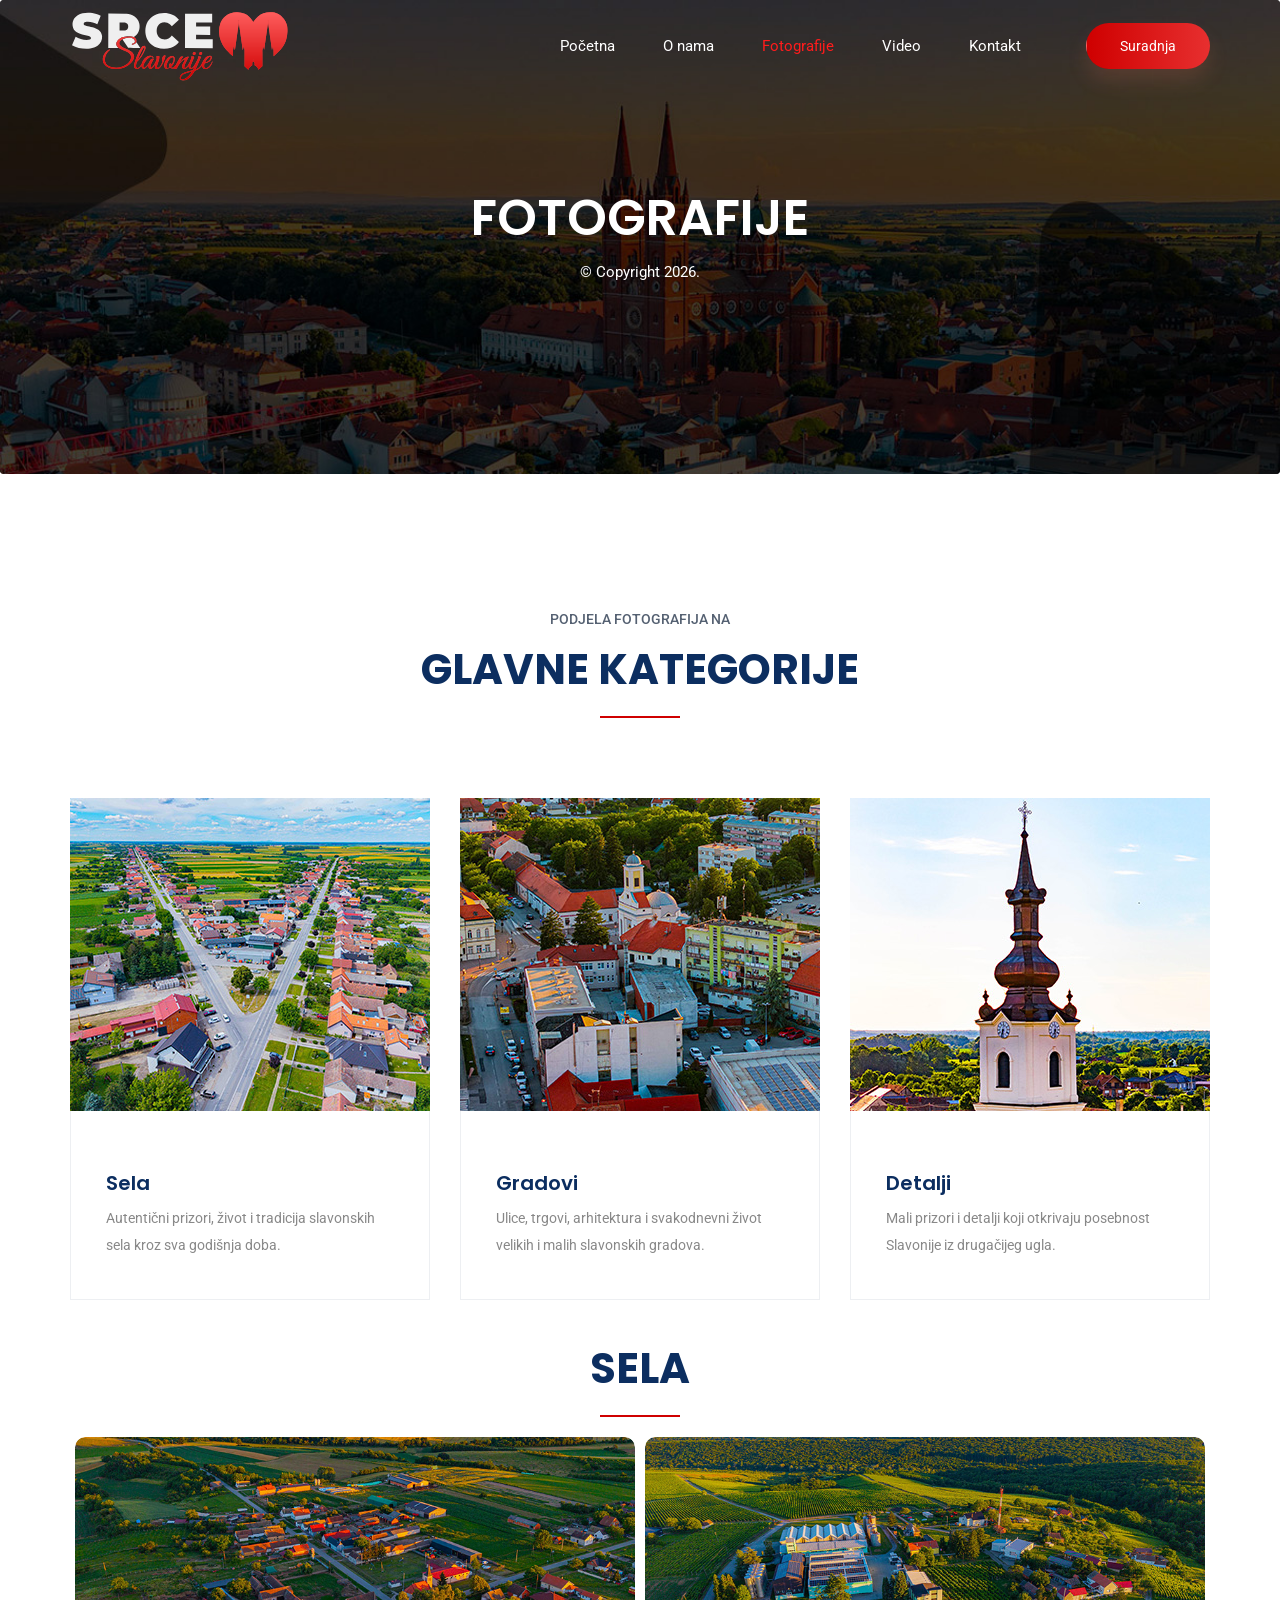
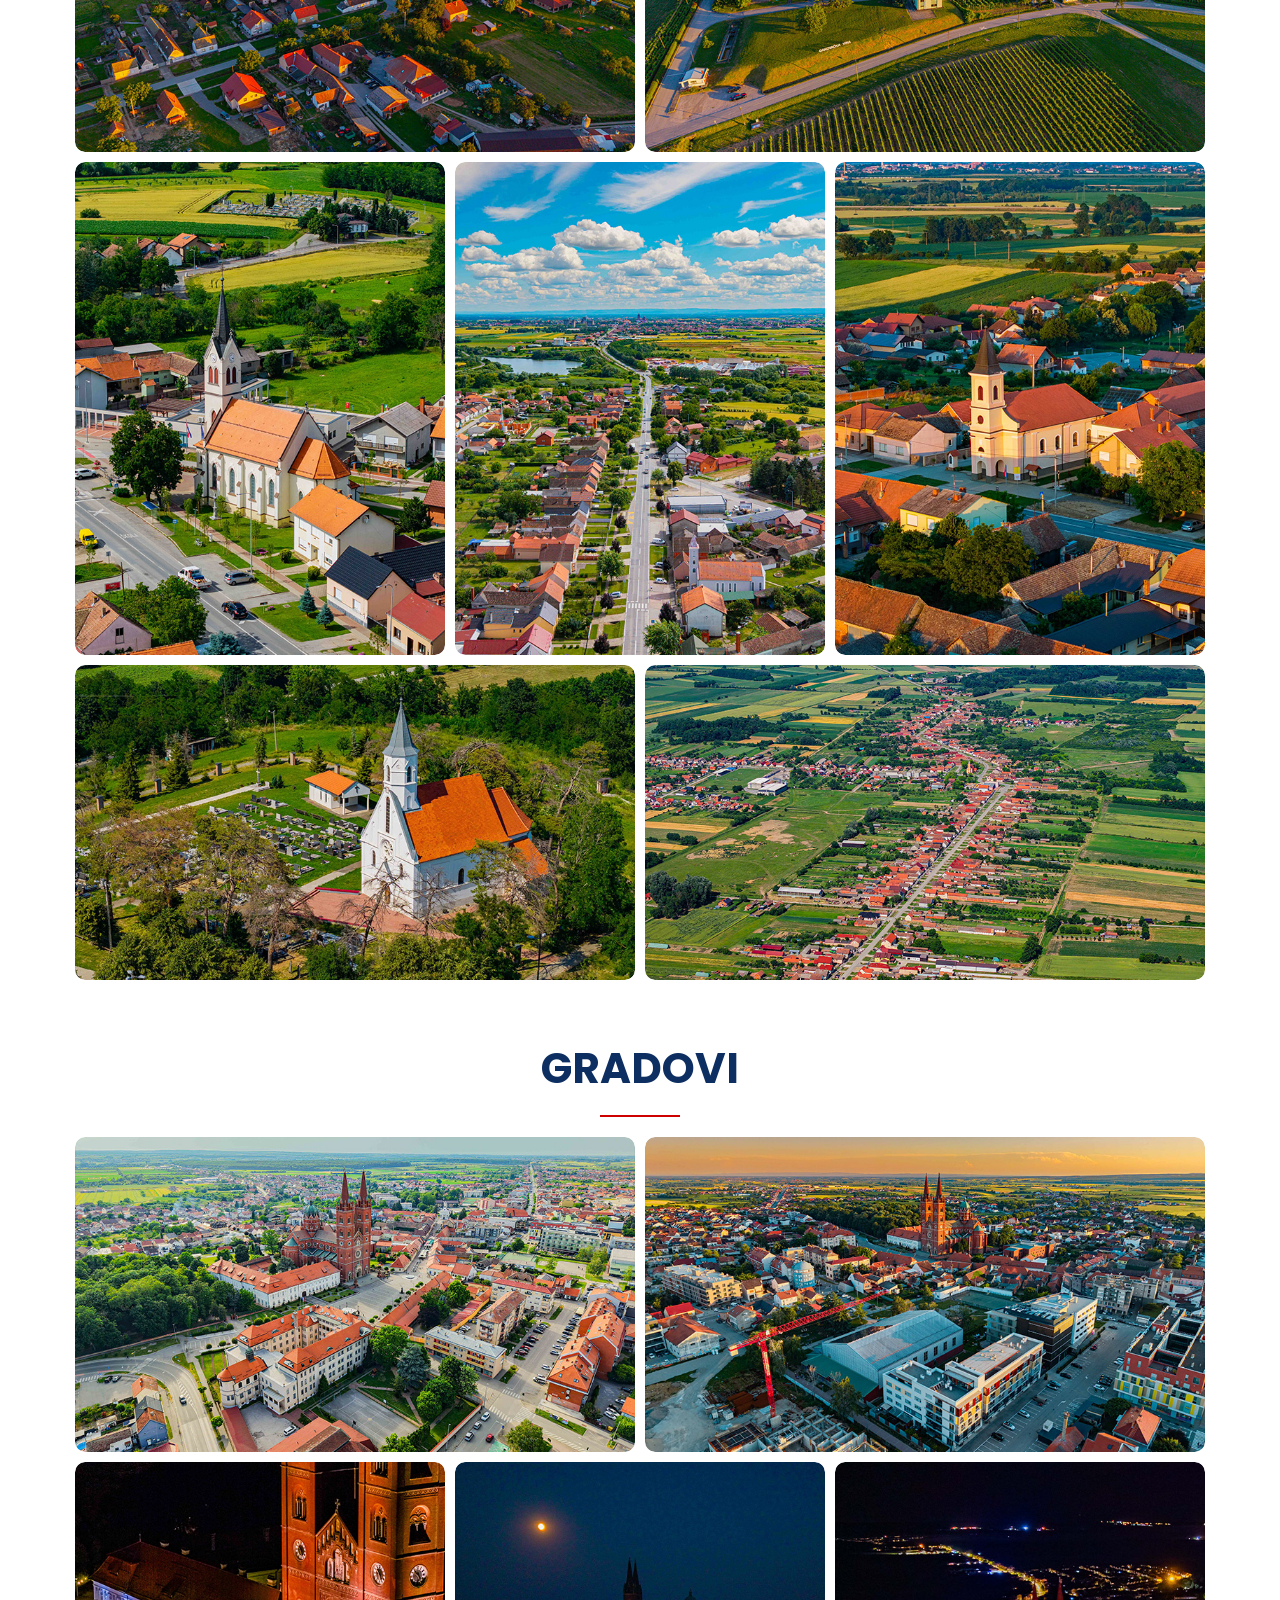
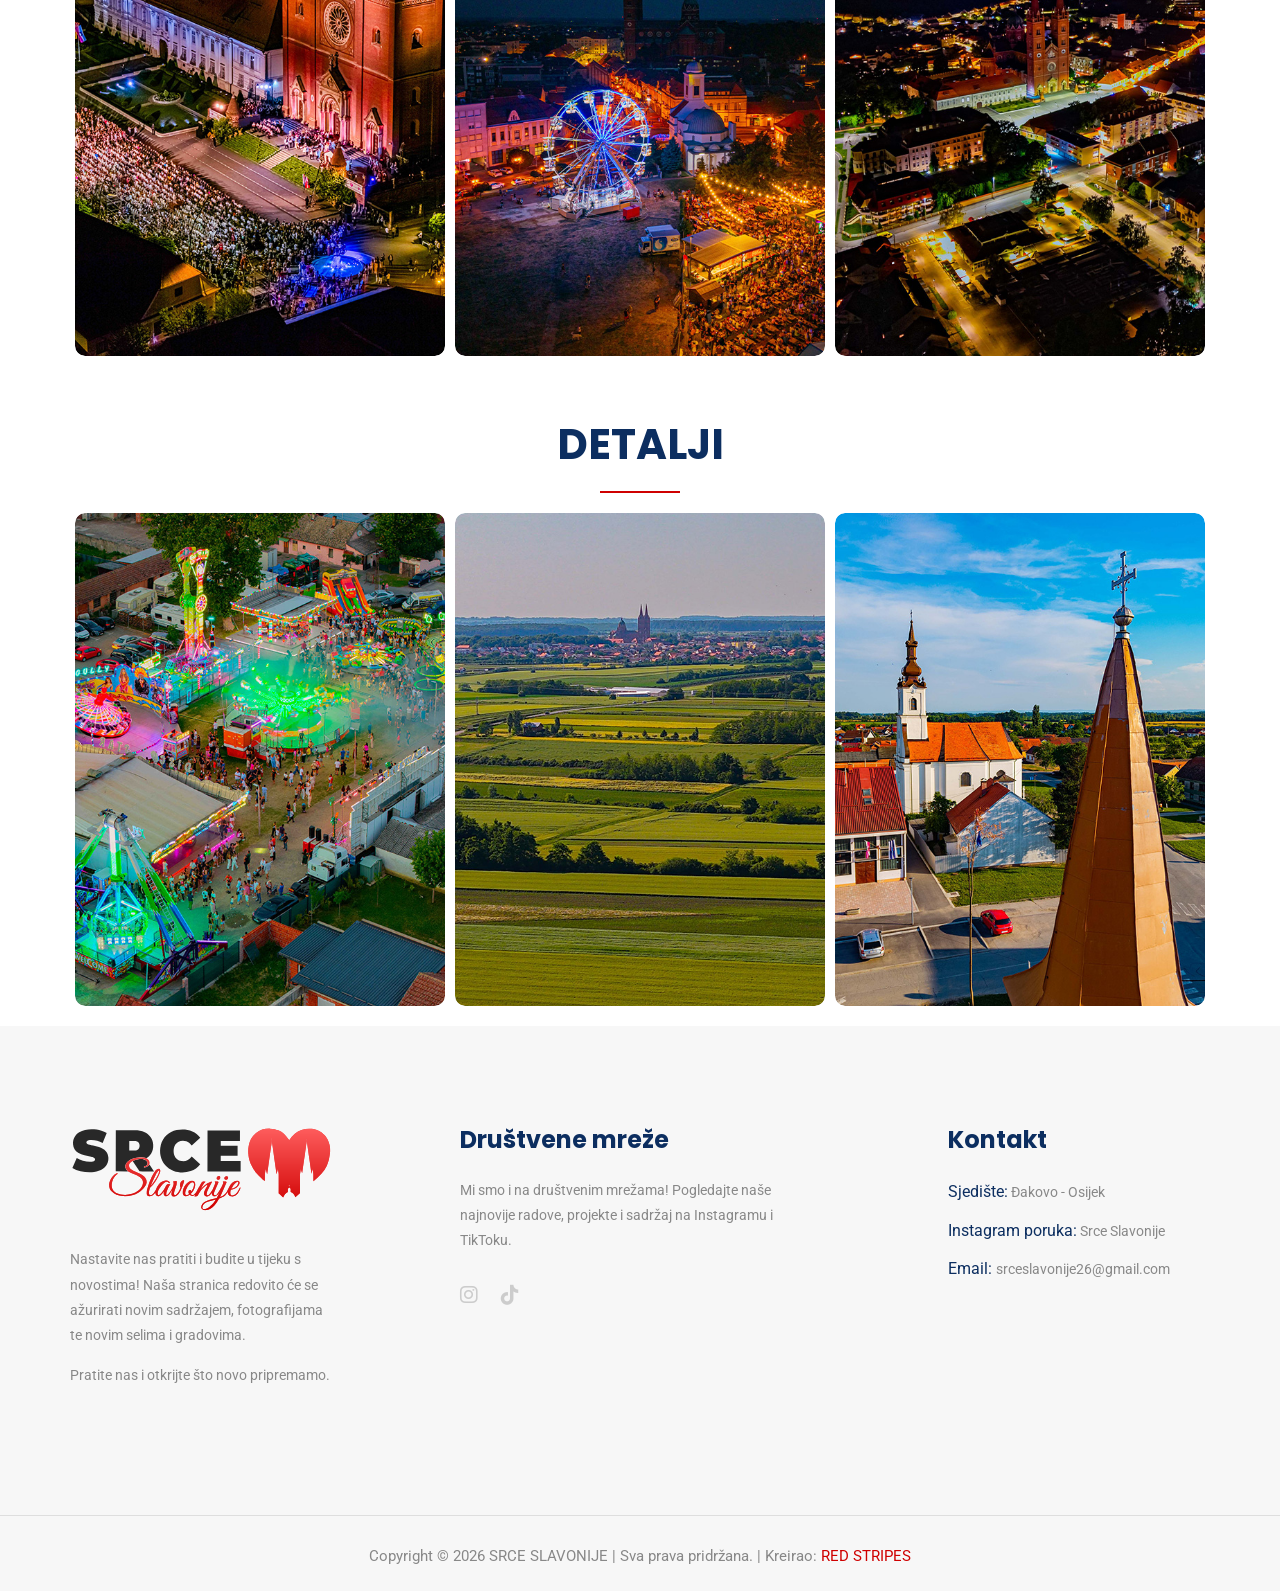
==== Fotografije/index.html @ 4112925d "Add files via upload" ====
<!doctype html>
<html lang="hr">

<head>
    <!-- Required meta tags -->
    <meta charset="utf-8">
    <meta name="viewport" content="width=device-width, initial-scale=1, shrink-to-fit=no">
    <title>Fotografije</title>
    <link rel="icon" type="image/png" href="/img/Ikone/favicon-96x96.png" sizes="96x96" />
    <link rel="icon" type="image/svg+xml" href="/img/Ikone/favicon.svg" />
    <link rel="shortcut icon" href="/img/Ikone/favicon.ico" />
    <link rel="apple-touch-icon" sizes="180x180" href="/img/Ikone/apple-touch-icon.png" />
    <meta name="apple-mobile-web-app-title" content="Srce Slavonije" />
    <link rel="manifest" href="srceslavonije.com" />
    <!-- Bootstrap CSS -->
    <link rel="stylesheet" href="/css/bootstrap.min.css">
    <!-- animate CSS -->
    <link rel="stylesheet" href="/css/animate.css">
    <!-- owl carousel CSS -->
    <link rel="stylesheet" href="/css/owl.carousel.min.css">
    <!-- themify CSS -->
    <link rel="stylesheet" href="/css/themify-icons.css">
    <!-- flaticon CSS -->
    <link rel="stylesheet" href="/css/flaticon.css">
    <!-- font awesome CSS -->
    <link rel="stylesheet" href="https://cdnjs.cloudflare.com/ajax/libs/font-awesome/6.7.2/css/all.min.css">
    <!-- font awesome CSS -->
    <link rel="stylesheet" href="/css/magnific-popup.css">
    <!-- swiper CSS -->
    <link rel="stylesheet" href="/css/slick.css">
    <!-- style CSS -->
    <link rel="stylesheet" href="/css/style.css">
</head>


<body>
    <!--::header part start::-->
    <header class="main_menu single_page_menu">
        <div class="container">
            <div class="row align-items-center">
                <div class="col-lg-12">
                    <nav class="navbar navbar-expand-lg navbar-light">
                        <a class="navbar-brand logac" href="/index.html">
                            <img src="/img/logo2.svg" class="logo-white" alt="logo">
                            <img src="/img/logo.svg" class="logo-black" alt="logo">
                        </a>
                        <button class="navbar-toggler" type="button" data-toggle="collapse"
                            data-target="#navbarSupportedContent" aria-controls="navbarSupportedContent"
                            aria-expanded="false" aria-label="Toggle navigation">
                            <span class="navbar-toggler-icon"></span>
                        </button>

                        <div class="collapse navbar-collapse main-menu-item justify-content-end"
                            id="navbarSupportedContent">
                            <ul class="navbar-nav align-items-center">
                                <li class="nav-item">
                                    <a class="nav-link" href="/index.html">Početna</a>
                                </li>
                                <li class="nav-item">
                                    <a class="nav-link" href="/Onama/index.html">O nama</a>
                                </li>
                                <li class="nav-item">
                                    <a class="nav-link" style="color: #ff1c1c;" href="/Fotografije/index.html">Fotografije</a>
                                </li>
                                <li class="nav-item">
                                    <a class="nav-link" href="/Video/index.html">Video</a>
                                </li>
                                <li class="nav-item">
                                    <a class="nav-link" href="/Kontakt/index.html">Kontakt</a>
                                </li>
                                <li class="d-none d-lg-block">
                                    <a class="btn_1" href="/Kontakt/index.html">Suradnja</a>
                                </li>
                            </ul>
                        </div>
                    </nav>
                </div>
            </div>
        </div>
    </header>
    <!-- Header part end-->

<!-- breadcrumb start -->
<section class="breadcrumb breadcrumb_bg">

    <img src="/img/foto97.jpg" class="breadcrumb_image" alt="">

    <div class="container">
        <div class="row">
            <div class="col-lg-12">
                <div class="breadcrumb_iner text-center">
                    <div class="breadcrumb_iner_item">
                        <h2>FOTOGRAFIJE</h2>
                        <p>© Copyright 2026.</p>
                    </div>
                </div>
            </div>
        </div>
    </div>

</section>
<!-- breadcrumb end -->

    <!--::review_part start::-->
    <section class="special_cource padding_top">
        <div class="container">
            <div class="row justify-content-center">
                <div class="col-xl-5">
                    <div class="section_tittle text-center">
                        <p>PODJELA FOTOGRAFIJA NA</p>
                        <h2>GLAVNE KATEGORIJE</h2>
                    </div>
                </div>
            </div>
            <div class="row">
                <div class="col-sm-6 col-lg-4">
                    <div class="single_special_cource">
                        <img src="/img/gallery/v1.jpg" class="special_img" alt="">
                        <div class="special_cource_text">
                            <a>
                                <h3>Sela</h3>
                            </a>
                            <p>Autentični prizori, život i tradicija slavonskih sela kroz sva godišnja doba.</p>
                        </div>
                    </div>
                </div>
                <div class="col-sm-6 col-lg-4">
                    <div class="single_special_cource">
                        <img src="/img/gallery/v2.jpg" class="special_img" alt="">
                        <div class="special_cource_text">
                            <a>
                                <h3>Gradovi </h3>
                            </a>
                            <p>Ulice, trgovi, arhitektura i svakodnevni život velikih i malih slavonskih gradova.</p>
                        </div>
                    </div>
                </div>
                <div class="col-sm-6 col-lg-4">
                    <div class="single_special_cource">
                        <img src="/img/gallery/v3.jpg" class="special_img" alt="">
                        <div class="special_cource_text">
                            <a>
                                <h3>Detalji</h3>
                            </a>
                            <p>Mali prizori i detalji koji otkrivaju posebnost Slavonije iz drugačijeg ugla.</p>
                        </div>

                    </div>
                </div>
            </div>
        </div>
    </section>
    <!--::blog_part end::-->

          <!--::Galerija::-->

    <section class="blog_part">
        <div class="container">
            <div class="row justify-content-center">
                <div class="col-xl-5">
                    <div class="text-center section_tittle" style="margin-bottom: 30px; margin-top: 50px;">
                        <h2>SELA</h2>
                    </div>
                </div>

<div class="gallery">

  <a class="horizontal">
    <img src="/img/foto slike/t1.jpg" alt="Đakovo">
    <span>Slatinik</span>
  </a>

  <a class="horizontal">
    <img src="/img/foto slike/t2.jpg" alt="Budrovci">
    <span>Mandićevac</span>
  </a>

  <a class="vertical">
    <img src="/img/foto slike/t3.jpg" alt="Piškorevci">
    <span>Satnica</span>
  </a>

  <a class="vertical">
    <img src="/img/foto slike/t4.jpg" alt="Dragotin">
    <span>Kuševac</span>
  </a>

  <a class="vertical">
    <img src="/img/foto slike/t5.jpg" alt="Selci">
    <span>Selci</span>
  </a>

  <a class="horizontal">
    <img src="/img/foto slike/t6.jpg" alt="Satnica">
    <span>Dragotin</span>
  </a>

  <a class="horizontal">
    <img src="/img/foto slike/t7.jpg" alt="Josava">
    <span>Budrovci</span>
  </a>

            </div>
        </div>
    </section>
    <!--::Galerija kraj::-->


              <!--::Galerija::-->

    <section class="blog_part">
        <div class="container">
            <div class="row justify-content-center">
                <div class="col-xl-5">
                    <div class="text-center section_tittle" style="margin-bottom: 30px; margin-top: 50px;">
                        <h2>GRADOVI</h2>
                    </div>
                </div>

<div class="gallery">

  <a class="horizontal">
    <img src="/img/foto slike/t8.jpg" alt="Đakovo">
    <span>Đakovo</span>
  </a>

  <a class="horizontal">
    <img src="/img/foto slike/t9.jpg" alt="Budrovci">
    <span>Đakovo</span>
  </a>

  <a class="vertical">
    <img src="/img/foto slike/t10.jpg" alt="Piškorevci">
    <span>Đakovo</span>
  </a>

  <a class="vertical">
    <img src="/img/foto slike/t11.jpg" alt="Dragotin">
    <span>Đakovo</span>
  </a>

  <a class="vertical">
    <img src="/img/foto slike/t12.jpg" alt="Selci">
    <span>Đakovo</span>
  </a>

            </div>
        </div>
    </section>
    <!--::Galerija kraj::-->

  
    
                  <!--::Galerija::-->

    <section class="blog_part">
        <div class="container">
            <div class="row justify-content-center">
                <div class="col-xl-5">
                    <div class="text-center section_tittle" style="margin-bottom: 30px; margin-top: 50px;">
                        <h2>DETALJI</h2>
                    </div>
                </div>

<div class="gallery">

  <a class="vertical">
    <img src="/img/foto slike/t13.jpg" alt="Piškorevci">
    <span>Đakovo</span>
  </a>

  <a class="vertical">
    <img src="/img/foto slike/t14.jpg" alt="Dragotin">
    <span>Đakovo</span>
  </a>

  <a class="vertical">
    <img src="/img/foto slike/t15.jpg" alt="Selci">
    <span>Piškorevci</span>
  </a>
            </div>
        </div>
    </section>
    <!--::Galerija kraj::-->

    <!-- footer part start-->
    <footer class="footer-area">
        <div class="container">
            <div class="row justify-content-between">
                <div class="col-sm-6 col-md-4 col-xl-3">
                    <div class="single-footer-widget footer_1">
                        <a href="/index.html"> <img src="/img/logo.svg" alt=""> </a>
                        <p>Nastavite nas pratiti i budite u tijeku s novostima! Naša stranica redovito će se ažurirati novim sadržajem, fotografijama te novim selima i gradovima.</p>
                        <p>Pratite nas i otkrijte što novo pripremamo.</p>
                    </div>
                </div>
                <div class="col-sm-6 col-md-4 col-xl-4">
                    <div class="single-footer-widget footer_2">
                        <h4>Društvene mreže</h4>
                        <p>Mi smo i na društvenim mrežama! Pogledajte naše najnovije radove, projekte i sadržaj na Instagramu i TikToku.
                        </p>
                        <div class="social_icon">
                        <a href="/#"><i class="fa-brands fa-instagram"></i></a>
                        <a href="/#"><i class="fa-brands fa-tiktok"></i></a>
                        </div>
                    </div>
                </div>
                <div class="col-xl-3 col-sm-6 col-md-4">
                    <div class="single-footer-widget footer_2">
                        <h4>Kontakt</h4>
                        <div class="contact_info">
                            <p><span> Sjedište:</span> Đakovo - Osijek</p>
                            <p><span> Instagram poruka:</span> Srce Slavonije</p>
                            <p><span> Email: </span> srceslavonije26@gmail.com</p>
                        </div>
                    </div>
                </div>
            </div>

        </div>
        <div class="container-fluid">
            <div class="row">
                <div class="col-lg-12">
                    <div class="copyright_part_text text-center">
                        <div class="row">
                            <div class="col-lg-12">
                                <p class="footer-text m-0"><!-- Link back to Colorlib can't be removed. Template is licensed under CC BY 3.0. -->
Copyright &copy; 2026 SRCE SLAVONIJE | Sva prava pridržana. | Kreirao: <a href="https://redstripes.hr" target="_blank"> RED STRIPES</a>
<!-- Link back to Colorlib can't be removed. Template is licensed under CC BY 3.0. --></p>
                            </div>
                        </div>
                    </div>
                </div>
            </div>
        </div>
    </footer>
    <!-- footer part end-->

    <!-- jquery plugins here-->
    <!-- jquery -->
    <script src="/js/jquery-1.12.1.min.js"></script>
    <!-- popper js -->
    <script src="/js/popper.min.js"></script>
    <!-- bootstrap js -->
    <script src="/js/bootstrap.min.js"></script>
    <!-- easing js -->
    <script src="/js/jquery.magnific-popup.js"></script>
    <!-- swiper js -->
    <script src="/js/swiper.min.js"></script>
    <!-- swiper js -->
    <script src="/js/masonry.pkgd.js"></script>
    <!-- particles js -->
    <script src="/js/owl.carousel.min.js"></script>
    <script src="/js/jquery.nice-select.min.js"></script>
    <!-- swiper js -->
    <script src="/js/slick.min.js"></script>
    <script src="/js/jquery.counterup.min.js"></script>
    <script src="/js/waypoints.min.js"></script>
    <!-- custom js -->
    <script src="/js/custom.js"></script>
    <script>
window.addEventListener("scroll", function () {
    const navbar = document.querySelector(".main_menu");
    const whiteLogo = document.querySelector(".logo-white");
    const blackLogo = document.querySelector(".logo-black");

    if (window.scrollY > 50) {
        navbar.classList.add("scrolled");
        whiteLogo.style.display = "none";
        blackLogo.style.display = "block";
    } else {
        navbar.classList.remove("scrolled");
        whiteLogo.style.display = "block";
        blackLogo.style.display = "none";
    }
});
</script>
</body>

</html>
---- css/themify-icons.css ----
@font-face {
	font-family: 'themify';
	src:url('../fonts/themify.eot?-fvbane');
	src:url('../fonts/themify.eot?#iefix-fvbane') format('embedded-opentype'),
		url('../fonts/themify.woff?-fvbane') format('woff'),
		url('../fonts/themify.ttf?-fvbane') format('truetype'),
		url('../fonts/themify.svg?-fvbane#themify') format('svg');
	font-weight: normal;
	font-style: normal;
}

[class^="ti-"], [class*=" ti-"] {
	font-family: 'themify';
	speak: none;
	font-style: normal;
	font-weight: normal;
	font-variant: normal;
	text-transform: none;
	line-height: 1;

	/* Better Font Rendering =========== */
	-webkit-font-smoothing: antialiased;
	-moz-osx-font-smoothing: grayscale;
}

.ti-wand:before {
	content: "\e600";
}
.ti-volume:before {
	content: "\e601";
}
.ti-user:before {
	content: "\e602";
}
.ti-unlock:before {
	content: "\e603";
}
.ti-unlink:before {
	content: "\e604";
}
.ti-trash:before {
	content: "\e605";
}
.ti-thought:before {
	content: "\e606";
}
.ti-target:before {
	content: "\e607";
}
.ti-tag:before {
	content: "\e608";
}
.ti-tablet:before {
	content: "\e609";
}
.ti-star:before {
	content: "\e60a";
}
.ti-spray:before {
	content: "\e60b";
}
.ti-signal:before {
	content: "\e60c";
}
.ti-shopping-cart:before {
	content: "\e60d";
}
.ti-shopping-cart-full:before {
	content: "\e60e";
}
.ti-settings:before {
	content: "\e60f";
}
.ti-search:before {
	content: "\e610";
}
.ti-zoom-in:before {
	content: "\e611";
}
.ti-zoom-out:before {
	content: "\e612";
}
.ti-cut:before {
	content: "\e613";
}
.ti-ruler:before {
	content: "\e614";
}
.ti-ruler-pencil:before {
	content: "\e615";
}
.ti-ruler-alt:before {
	content: "\e616";
}
.ti-bookmark:before {
	content: "\e617";
}
.ti-bookmark-alt:before {
	content: "\e618";
}
.ti-reload:before {
	content: "\e619";
}
.ti-plus:before {
	content: "\e61a";
}
.ti-pin:before {
	content: "\e61b";
}
.ti-pencil:before {
	content: "\e61c";
}
.ti-pencil-alt:before {
	content: "\e61d";
}
.ti-paint-roller:before {
	content: "\e61e";
}
.ti-paint-bucket:before {
	content: "\e61f";
}
.ti-na:before {
	content: "\e620";
}
.ti-mobile:before {
	content: "\e621";
}
.ti-minus:before {
	content: "\e622";
}
.ti-medall:before {
	content: "\e623";
}
.ti-medall-alt:before {
	content: "\e624";
}
.ti-marker:before {
	content: "\e625";
}
.ti-marker-alt:before {
	content: "\e626";
}
.ti-arrow-up:before {
	content: "\e627";
}
.ti-arrow-right:before {
	content: "\e628";
}
.ti-arrow-left:before {
	content: "\e629";
}
.ti-arrow-down:before {
	content: "\e62a";
}
.ti-lock:before {
	content: "\e62b";
}
.ti-location-arrow:before {
	content: "\e62c";
}
.ti-link:before {
	content: "\e62d";
}
.ti-layout:before {
	content: "\e62e";
}
.ti-layers:before {
	content: "\e62f";
}
.ti-layers-alt:before {
	content: "\e630";
}
.ti-key:before {
	content: "\e631";
}
.ti-import:before {
	content: "\e632";
}
.ti-image:before {
	content: "\e633";
}
.ti-heart:before {
	content: "\e634";
}
.ti-heart-broken:before {
	content: "\e635";
}
.ti-hand-stop:before {
	content: "\e636";
}
.ti-hand-open:before {
	content: "\e637";
}
.ti-hand-drag:before {
	content: "\e638";
}
.ti-folder:before {
	content: "\e639";
}
.ti-flag:before {
	content: "\e63a";
}
.ti-flag-alt:before {
	content: "\e63b";
}
.ti-flag-alt-2:before {
	content: "\e63c";
}
.ti-eye:before {
	content: "\e63d";
}
.ti-export:before {
	content: "\e63e";
}
.ti-exchange-vertical:before {
	content: "\e63f";
}
.ti-desktop:before {
	content: "\e640";
}
.ti-cup:before {
	content: "\e641";
}
.ti-crown:before {
	content: "\e642";
}
.ti-comments:before {
	content: "\e643";
}
.ti-comment:before {
	content: "\e644";
}
.ti-comment-alt:before {
	content: "\e645";
}
.ti-close:before {
	content: "\e646";
}
.ti-clip:before {
	content: "\e647";
}
.ti-angle-up:before {
	content: "\e648";
}
.ti-angle-right:before {
	content: "\e649";
}
.ti-angle-left:before {
	content: "\e64a";
}
.ti-angle-down:before {
	content: "\e64b";
}
.ti-check:before {
	content: "\e64c";
}
.ti-check-box:before {
	content: "\e64d";
}
.ti-camera:before {
	content: "\e64e";
}
.ti-announcement:before {
	content: "\e64f";
}
.ti-brush:before {
	content: "\e650";
}
.ti-briefcase:before {
	content: "\e651";
}
.ti-bolt:before {
	content: "\e652";
}
.ti-bolt-alt:before {
	content: "\e653";
}
.ti-blackboard:before {
	content: "\e654";
}
.ti-bag:before {
	content: "\e655";
}
.ti-move:before {
	content: "\e656";
}
.ti-arrows-vertical:before {
	content: "\e657";
}
.ti-arrows-horizontal:before {
	content: "\e658";
}
.ti-fullscreen:before {
	content: "\e659";
}
.ti-arrow-top-right:before {
	content: "\e65a";
}
.ti-arrow-top-left:before {
	content: "\e65b";
}
.ti-arrow-circle-up:before {
	content: "\e65c";
}
.ti-arrow-circle-right:before {
	content: "\e65d";
}
.ti-arrow-circle-left:before {
	content: "\e65e";
}
.ti-arrow-circle-down:before {
	content: "\e65f";
}
.ti-angle-double-up:before {
	content: "\e660";
}
.ti-angle-double-right:before {
	content: "\e661";
}
.ti-angle-double-left:before {
	content: "\e662";
}
.ti-angle-double-down:before {
	content: "\e663";
}
.ti-zip:before {
	content: "\e664";
}
.ti-world:before {
	content: "\e665";
}
.ti-wheelchair:before {
	content: "\e666";
}
.ti-view-list:before {
	content: "\e667";
}
.ti-view-list-alt:before {
	content: "\e668";
}
.ti-view-grid:before {
	content: "\e669";
}
.ti-uppercase:before {
	content: "\e66a";
}
.ti-upload:before {
	content: "\e66b";
}
.ti-underline:before {
	content: "\e66c";
}
.ti-truck:before {
	content: "\e66d";
}
.ti-timer:before {
	content: "\e66e";
}
.ti-ticket:before {
	content: "\e66f";
}
.ti-thumb-up:before {
	content: "\e670";
}
.ti-thumb-down:before {
	content: "\e671";
}
.ti-text:before {
	content: "\e672";
}
.ti-stats-up:before {
	content: "\e673";
}
.ti-stats-down:before {
	content: "\e674";
}
.ti-split-v:before {
	content: "\e675";
}
.ti-split-h:before {
	content: "\e676";
}
.ti-smallcap:before {
	content: "\e677";
}
.ti-shine:before {
	content: "\e678";
}
.ti-shift-right:before {
	content: "\e679";
}
.ti-shift-left:before {
	content: "\e67a";
}
.ti-shield:before {
	content: "\e67b";
}
.ti-notepad:before {
	content: "\e67c";
}
.ti-server:before {
	content: "\e67d";
}
.ti-quote-right:before {
	content: "\e67e";
}
.ti-quote-left:before {
	content: "\e67f";
}
.ti-pulse:before {
	content: "\e680";
}
.ti-printer:before {
	content: "\e681";
}
.ti-power-off:before {
	content: "\e682";
}
.ti-plug:before {
	content: "\e683";
}
.ti-pie-chart:before {
	content: "\e684";
}
.ti-paragraph:before {
	content: "\e685";
}
.ti-panel:before {
	content: "\e686";
}
.ti-package:before {
	content: "\e687";
}
.ti-music:before {
	content: "\e688";
}
.ti-music-alt:before {
	content: "\e689";
}
.ti-mouse:before {
	content: "\e68a";
}
.ti-mouse-alt:before {
	content: "\e68b";
}
.ti-money:before {
	content: "\e68c";
}
.ti-microphone:before {
	content: "\e68d";
}
.ti-menu:before {
	content: "\e68e";
}
.ti-menu-alt:before {
	content: "\e68f";
}
.ti-map:before {
	content: "\e690";
}
.ti-map-alt:before {
	content: "\e691";
}
.ti-loop:before {
	content: "\e692";
}
.ti-location-pin:before {
	content: "\e693";
}
.ti-list:before {
	content: "\e694";
}
.ti-light-bulb:before {
	content: "\e695";
}
.ti-Italic:before {
	content: "\e696";
}
.ti-info:before {
	content: "\e697";
}
.ti-infinite:before {
	content: "\e698";
}
.ti-id-badge:before {
	content: "\e699";
}
.ti-hummer:before {
	content: "\e69a";
}
.ti-home:before {
	content: "\e69b";
}
.ti-help:before {
	content: "\e69c";
}
.ti-headphone:before {
	content: "\e69d";
}
.ti-harddrives:before {
	content: "\e69e";
}
.ti-harddrive:before {
	content: "\e69f";
}
.ti-gift:before {
	content: "\e6a0";
}
.ti-game:before {
	content: "\e6a1";
}
.ti-filter:before {
	content: "\e6a2";
}
.ti-files:before {
	content: "\e6a3";
}
.ti-file:before {
	content: "\e6a4";
}
.ti-eraser:before {
	content: "\e6a5";
}
.ti-envelope:before {
	content: "\e6a6";
}
.ti-download:before {
	content: "\e6a7";
}
.ti-direction:before {
	content: "\e6a8";
}
.ti-direction-alt:before {
	content: "\e6a9";
}
.ti-dashboard:before {
	content: "\e6aa";
}
.ti-control-stop:before {
	content: "\e6ab";
}
.ti-control-shuffle:before {
	content: "\e6ac";
}
.ti-control-play:before {
	content: "\e6ad";
}
.ti-control-pause:before {
	content: "\e6ae";
}
.ti-control-forward:before {
	content: "\e6af";
}
.ti-control-backward:before {
	content: "\e6b0";
}
.ti-cloud:before {
	content: "\e6b1";
}
.ti-cloud-up:before {
	content: "\e6b2";
}
.ti-cloud-down:before {
	content: "\e6b3";
}
.ti-clipboard:before {
	content: "\e6b4";
}
.ti-car:before {
	content: "\e6b5";
}
.ti-calendar:before {
	content: "\e6b6";
}
.ti-book:before {
	content: "\e6b7";
}
.ti-bell:before {
	content: "\e6b8";
}
.ti-basketball:before {
	content: "\e6b9";
}
.ti-bar-chart:before {
	content: "\e6ba";
}
.ti-bar-chart-alt:before {
	content: "\e6bb";
}
.ti-back-right:before {
	content: "\e6bc";
}
.ti-back-left:before {
	content: "\e6bd";
}
.ti-arrows-corner:before {
	content: "\e6be";
}
.ti-archive:before {
	content: "\e6bf";
}
.ti-anchor:before {
	content: "\e6c0";
}
.ti-align-right:before {
	content: "\e6c1";
}
.ti-align-left:before {
	content: "\e6c2";
}
.ti-align-justify:before {
	content: "\e6c3";
}
.ti-align-center:before {
	content: "\e6c4";
}
.ti-alert:before {
	content: "\e6c5";
}
.ti-alarm-clock:before {
	content: "\e6c6";
}
.ti-agenda:before {
	content: "\e6c7";
}
.ti-write:before {
	content: "\e6c8";
}
.ti-window:before {
	content: "\e6c9";
}
.ti-widgetized:before {
	content: "\e6ca";
}
.ti-widget:before {
	content: "\e6cb";
}
.ti-widget-alt:before {
	content: "\e6cc";
}
.ti-wallet:before {
	content: "\e6cd";
}
.ti-video-clapper:before {
	content: "\e6ce";
}
.ti-video-camera:before {
	content: "\e6cf";
}
.ti-vector:before {
	content: "\e6d0";
}
.ti-themify-logo:before {
	content: "\e6d1";
}
.ti-themify-favicon:before {
	content: "\e6d2";
}
.ti-themify-favicon-alt:before {
	content: "\e6d3";
}
.ti-support:before {
	content: "\e6d4";
}
.ti-stamp:before {
	content: "\e6d5";
}
.ti-split-v-alt:before {
	content: "\e6d6";
}
.ti-slice:before {
	content: "\e6d7";
}
.ti-shortcode:before {
	content: "\e6d8";
}
.ti-shift-right-alt:before {
	content: "\e6d9";
}
.ti-shift-left-alt:before {
	content: "\e6da";
}
.ti-ruler-alt-2:before {
	content: "\e6db";
}
.ti-receipt:before {
	content: "\e6dc";
}
.ti-pin2:before {
	content: "\e6dd";
}
.ti-pin-alt:before {
	content: "\e6de";
}
.ti-pencil-alt2:before {
	content: "\e6df";
}
.ti-palette:before {
	content: "\e6e0";
}
.ti-more:before {
	content: "\e6e1";
}
.ti-more-alt:before {
	content: "\e6e2";
}
.ti-microphone-alt:before {
	content: "\e6e3";
}
.ti-magnet:before {
	content: "\e6e4";
}
.ti-line-double:before {
	content: "\e6e5";
}
.ti-line-dotted:before {
	content: "\e6e6";
}
.ti-line-dashed:before {
	content: "\e6e7";
}
.ti-layout-width-full:before {
	content: "\e6e8";
}
.ti-layout-width-default:before {
	content: "\e6e9";
}
.ti-layout-width-default-alt:before {
	content: "\e6ea";
}
.ti-layout-tab:before {
	content: "\e6eb";
}
.ti-layout-tab-window:before {
	content: "\e6ec";
}
.ti-layout-tab-v:before {
	content: "\e6ed";
}
.ti-layout-tab-min:before {
	content: "\e6ee";
}
.ti-layout-slider:before {
	content: "\e6ef";
}
.ti-layout-slider-alt:before {
	content: "\e6f0";
}
.ti-layout-sidebar-right:before {
	content: "\e6f1";
}
.ti-layout-sidebar-none:before {
	content: "\e6f2";
}
.ti-layout-sidebar-left:before {
	content: "\e6f3";
}
.ti-layout-placeholder:before {
	content: "\e6f4";
}
.ti-layout-menu:before {
	content: "\e6f5";
}
.ti-layout-menu-v:before {
	content: "\e6f6";
}
.ti-layout-menu-separated:before {
	content: "\e6f7";
}
.ti-layout-menu-full:before {
	content: "\e6f8";
}
.ti-layout-media-right-alt:before {
	content: "\e6f9";
}
.ti-layout-media-right:before {
	content: "\e6fa";
}
.ti-layout-media-overlay:before {
	content: "\e6fb";
}
.ti-layout-media-overlay-alt:before {
	content: "\e6fc";
}
.ti-layout-media-overlay-alt-2:before {
	content: "\e6fd";
}
.ti-layout-media-left-alt:before {
	content: "\e6fe";
}
.ti-layout-media-left:before {
	content: "\e6ff";
}
.ti-layout-media-center-alt:before {
	content: "\e700";
}
.ti-layout-media-center:before {
	content: "\e701";
}
.ti-layout-list-thumb:before {
	content: "\e702";
}
.ti-layout-list-thumb-alt:before {
	content: "\e703";
}
.ti-layout-list-post:before {
	content: "\e704";
}
.ti-layout-list-large-image:before {
	content: "\e705";
}
.ti-layout-line-solid:before {
	content: "\e706";
}
.ti-layout-grid4:before {
	content: "\e707";
}
.ti-layout-grid3:before {
	content: "\e708";
}
.ti-layout-grid2:before {
	content: "\e709";
}
.ti-layout-grid2-thumb:before {
	content: "\e70a";
}
.ti-layout-cta-right:before {
	content: "\e70b";
}
.ti-layout-cta-left:before {
	content: "\e70c";
}
.ti-layout-cta-center:before {
	content: "\e70d";
}
.ti-layout-cta-btn-right:before {
	content: "\e70e";
}
.ti-layout-cta-btn-left:before {
	content: "\e70f";
}
.ti-layout-column4:before {
	content: "\e710";
}
.ti-layout-column3:before {
	content: "\e711";
}
.ti-layout-column2:before {
	content: "\e712";
}
.ti-layout-accordion-separated:before {
	content: "\e713";
}
.ti-layout-accordion-merged:before {
	content: "\e714";
}
.ti-layout-accordion-list:before {
	content: "\e715";
}
.ti-ink-pen:before {
	content: "\e716";
}
.ti-info-alt:before {
	content: "\e717";
}
.ti-help-alt:before {
	content: "\e718";
}
.ti-headphone-alt:before {
	content: "\e719";
}
.ti-hand-point-up:before {
	content: "\e71a";
}
.ti-hand-point-right:before {
	content: "\e71b";
}
.ti-hand-point-left:before {
	content: "\e71c";
}
.ti-hand-point-down:before {
	content: "\e71d";
}
.ti-gallery:before {
	content: "\e71e";
}
.ti-face-smile:before {
	content: "\e71f";
}
.ti-face-sad:before {
	content: "\e720";
}
.ti-credit-card:before {
	content: "\e721";
}
.ti-control-skip-forward:before {
	content: "\e722";
}
.ti-control-skip-backward:before {
	content: "\e723";
}
.ti-control-record:before {
	content: "\e724";
}
.ti-control-eject:before {
	content: "\e725";
}
.ti-comments-smiley:before {
	content: "\e726";
}
.ti-brush-alt:before {
	content: "\e727";
}
.ti-youtube:before {
	content: "\e728";
}
.ti-vimeo:before {
	content: "\e729";
}
.ti-twitter:before {
	content: "\e72a";
}
.ti-time:before {
	content: "\e72b";
}
.ti-tumblr:before {
	content: "\e72c";
}
.ti-skype:before {
	content: "\e72d";
}
.ti-share:before {
	content: "\e72e";
}
.ti-share-alt:before {
	content: "\e72f";
}
.ti-rocket:before {
	content: "\e730";
}
.ti-pinterest:before {
	content: "\e731";
}
.ti-new-window:before {
	content: "\e732";
}
.ti-microsoft:before {
	content: "\e733";
}
.ti-list-ol:before {
	content: "\e734";
}
.ti-linkedin:before {
	content: "\e735";
}
.ti-layout-sidebar-2:before {
	content: "\e736";
}
.ti-layout-grid4-alt:before {
	content: "\e737";
}
.ti-layout-grid3-alt:before {
	content: "\e738";
}
.ti-layout-grid2-alt:before {
	content: "\e739";
}
.ti-layout-column4-alt:before {
	content: "\e73a";
}
.ti-layout-column3-alt:before {
	content: "\e73b";
}
.ti-layout-column2-alt:before {
	content: "\e73c";
}
.ti-instagram:before {
	content: "\e73d";
}
.ti-google:before {
	content: "\e73e";
}
.ti-github:before {
	content: "\e73f";
}
.ti-flickr:before {
	content: "\e740";
}
.ti-facebook:before {
	content: "\e741";
}
.ti-dropbox:before {
	content: "\e742";
}
.ti-dribbble:before {
	content: "\e743";
}
.ti-apple:before {
	content: "\e744";
}
.ti-android:before {
	content: "\e745";
}
.ti-save:before {
	content: "\e746";
}
.ti-save-alt:before {
	content: "\e747";
}
.ti-yahoo:before {
	content: "\e748";
}
.ti-wordpress:before {
	content: "\e749";
}
.ti-vimeo-alt:before {
	content: "\e74a";
}
.ti-twitter-alt:before {
	content: "\e74b";
}
.ti-tumblr-alt:before {
	content: "\e74c";
}
.ti-trello:before {
	content: "\e74d";
}
.ti-stack-overflow:before {
	content: "\e74e";
}
.ti-soundcloud:before {
	content: "\e74f";
}
.ti-sharethis:before {
	content: "\e750";
}
.ti-sharethis-alt:before {
	content: "\e751";
}
.ti-reddit:before {
	content: "\e752";
}
.ti-pinterest-alt:before {
	content: "\e753";
}
.ti-microsoft-alt:before {
	content: "\e754";
}
.ti-linux:before {
	content: "\e755";
}
.ti-jsfiddle:before {
	content: "\e756";
}
.ti-joomla:before {
	content: "\e757";
}
.ti-html5:before {
	content: "\e758";
}
.ti-flickr-alt:before {
	content: "\e759";
}
.ti-email:before {
	content: "\e75a";
}
.ti-drupal:before {
	content: "\e75b";
}
.ti-dropbox-alt:before {
	content: "\e75c";
}
.ti-css3:before {
	content: "\e75d";
}
.ti-rss:before {
	content: "\e75e";
}
.ti-rss-alt:before {
	content: "\e75f";
}
---- css/flaticon.css ----
/*
  	Flaticon icon font: Flaticon
  	Creation date: 09/04/2019 10:10
  	*/

@font-face {
  font-family: "Flaticon";
  src: url("../fonts/Flaticon.eot");
  src: url("../fonts/Flaticon.eot?#iefix") format("embedded-opentype"),
       url("../fonts/Flaticon.woff2") format("woff2"),
       url("../fonts/Flaticon.woff") format("woff"),
       url("../fonts/Flaticon.ttf") format("truetype"),
       url("../fonts/Flaticon.svg#Flaticon") format("svg");
  font-weight: normal;
  font-style: normal;
}

@media screen and (-webkit-min-device-pixel-ratio:0) {
  @font-face {
    font-family: "Flaticon";
    src: url("./Flaticon.svg#Flaticon") format("svg");
  }
}

[class^="flaticon-"]:before, [class*=" flaticon-"]:before,
[class^="flaticon-"]:after, [class*=" flaticon-"]:after {   
  font-family: Flaticon;
        font-size: 30px;
       font-style: normal;
       color: #fff;
}

.flaticon-growth:before { content: "\f100"; }
.flaticon-wallet:before { content: "\f101"; }
---- css/style.css ----
/**************** extend css start ****************/
@import url("https://fonts.googleapis.com/css?family=Open+Sans:800|Poppins:300,400,500,600,700,800|Roboto:300,400,500");
/* line 2, E:/172 Etrain Education/172_Etrain_Education_html/sass/_extends.scss */
.btn_1, .btn_2:hover, .main_menu .banner_part .banner_text .btn_1, .feature_part .single_feature:hover span {
  background-image: linear-gradient(90deg,rgba(207, 0, 0, 1) 0%, rgba(255, 94, 94, 1) 100%);
}

/* line 6, E:/172 Etrain Education/172_Etrain_Education_html/sass/_extends.scss */
.member_counter {
  background-image: -moz-linear-gradient((90deg,rgba(207, 0, 0, 1) 0%, rgba(255, 94, 94, 1) 100%));
  background-image: -webkit-linear-gradient((90deg,rgba(207, 0, 0, 1) 0%, rgba(255, 94, 94, 1) 100%));
  background: linear-gradient(90deg, rgba(207, 0, 0, 1) 0%, rgba(255, 94, 94, 1) 100%);
}

/**************** extend css start ****************/
/**************** common css start ****************/
/* line 3, E:/172 Etrain Education/172_Etrain_Education_html/sass/_common.scss */
body {
  font-family: "Roboto", sans-serif;
  padding: 0;
  margin: 0;
  font-size: 14px;
}

/* line 9, E:/172 Etrain Education/172_Etrain_Education_html/sass/_common.scss */
.message_submit_form:focus {
  outline: none;
}

/* line 12, E:/172 Etrain Education/172_Etrain_Education_html/sass/_common.scss */
input:hover, input:focus {
  outline: none !important;
}

/* line 15, E:/172 Etrain Education/172_Etrain_Education_html/sass/_common.scss */
.gray_bg {
  background-color: #f7f7f7;
}

/* line 18, E:/172 Etrain Education/172_Etrain_Education_html/sass/_common.scss */
.section_padding {
  padding: 140px 0px;
}

@media only screen and (min-width: 992px) and (max-width: 1200px) {
  /* line 18, E:/172 Etrain Education/172_Etrain_Education_html/sass/_common.scss */
  .section_padding {
    padding: 80px 0px;
  }
}

@media only screen and (min-width: 768px) and (max-width: 991px) {
  /* line 18, E:/172 Etrain Education/172_Etrain_Education_html/sass/_common.scss */
  .section_padding {
    padding: 70px 0px;
  }
}

@media (max-width: 576px) {
  /* line 18, E:/172 Etrain Education/172_Etrain_Education_html/sass/_common.scss */
  .section_padding {
    padding: 70px 0px;
  }
}

@media only screen and (min-width: 576px) and (max-width: 767px) {
  /* line 18, E:/172 Etrain Education/172_Etrain_Education_html/sass/_common.scss */
  .section_padding {
    padding: 70px 0px;
  }
}

/* line 33, E:/172 Etrain Education/172_Etrain_Education_html/sass/_common.scss */
.single_padding_top {
  padding-top: 140px !important;
}

@media only screen and (min-width: 992px) and (max-width: 1200px) {
  /* line 33, E:/172 Etrain Education/172_Etrain_Education_html/sass/_common.scss */
  .single_padding_top {
    padding-top: 70px !important;
  }
}

@media only screen and (min-width: 768px) and (max-width: 991px) {
  /* line 33, E:/172 Etrain Education/172_Etrain_Education_html/sass/_common.scss */
  .single_padding_top {
    padding-top: 70px !important;
  }
}

@media (max-width: 576px) {
  /* line 33, E:/172 Etrain Education/172_Etrain_Education_html/sass/_common.scss */
  .single_padding_top {
    padding-top: 70px !important;
  }
}

@media only screen and (min-width: 576px) and (max-width: 767px) {
  /* line 33, E:/172 Etrain Education/172_Etrain_Education_html/sass/_common.scss */
  .single_padding_top {
    padding-top: 80px !important;
  }
}

/* line 48, E:/172 Etrain Education/172_Etrain_Education_html/sass/_common.scss */
.padding_top {
  padding-top: 140px;
}

@media only screen and (min-width: 992px) and (max-width: 1200px) {
  /* line 48, E:/172 Etrain Education/172_Etrain_Education_html/sass/_common.scss */
  .padding_top {
    padding-top: 80px;
  }
}

@media only screen and (min-width: 768px) and (max-width: 991px) {
  /* line 48, E:/172 Etrain Education/172_Etrain_Education_html/sass/_common.scss */
  .padding_top {
    padding-top: 70px;
  }
}

@media (max-width: 576px) {
  /* line 48, E:/172 Etrain Education/172_Etrain_Education_html/sass/_common.scss */
  .padding_top {
    padding-top: 70px;
  }
}

@media only screen and (min-width: 576px) and (max-width: 767px) {
  /* line 48, E:/172 Etrain Education/172_Etrain_Education_html/sass/_common.scss */
  .padding_top {
    padding-top: 70px;
  }
}

/* line 63, E:/172 Etrain Education/172_Etrain_Education_html/sass/_common.scss */
a {
  text-decoration: none;
  -webkit-transition: 0.5s;
  transition: 0.5s;
}

/* line 66, E:/172 Etrain Education/172_Etrain_Education_html/sass/_common.scss */
a:hover {
  outline: none;
  text-decoration: none;
}

/* line 72, E:/172 Etrain Education/172_Etrain_Education_html/sass/_common.scss */
h1, h2, h3, h4, h5, h6 {
  color: #0c2e60;
  font-family: "Poppins", sans-serif;
}

/* line 76, E:/172 Etrain Education/172_Etrain_Education_html/sass/_common.scss */
p {
  color: #666666;
  font-family: "Roboto", sans-serif;
  line-height: 1.929;
  font-size: 14px;
  margin-bottom: 0px;
  color: #888888;
}

/* line 85, E:/172 Etrain Education/172_Etrain_Education_html/sass/_common.scss */
h2 {
  font-size: 44px;
  line-height: 28px;
  color: #0c2e60;
  font-weight: 600;
  line-height: 1.222;
}

@media (max-width: 576px) {
  /* line 85, E:/172 Etrain Education/172_Etrain_Education_html/sass/_common.scss */
  h2 {
    font-size: 22px;
    line-height: 25px;
  }
}

@media only screen and (min-width: 576px) and (max-width: 767px) {
  /* line 85, E:/172 Etrain Education/172_Etrain_Education_html/sass/_common.scss */
  h2 {
    font-size: 24px;
    line-height: 25px;
  }
}

/* line 102, E:/172 Etrain Education/172_Etrain_Education_html/sass/_common.scss */
h3 {
  font-size: 24px;
  line-height: 25px;
}

@media (max-width: 576px) {
  /* line 102, E:/172 Etrain Education/172_Etrain_Education_html/sass/_common.scss */
  h3 {
    font-size: 20px;
  }
}

/* line 111, E:/172 Etrain Education/172_Etrain_Education_html/sass/_common.scss */
h5 {
  font-size: 18px;
  line-height: 22px;
}

/* line 116, E:/172 Etrain Education/172_Etrain_Education_html/sass/_common.scss */
img {
  max-width: 100%;
}

/* line 119, E:/172 Etrain Education/172_Etrain_Education_html/sass/_common.scss */
a:focus, .button:focus, button:focus, .btn:focus {
  text-decoration: none;
  outline: none;
  box-shadow: none;
  -webkit-transition: 1s;
  transition: 1s;
}

/* line 126, E:/172 Etrain Education/172_Etrain_Education_html/sass/_common.scss */
.section_tittle {
  margin-bottom: 110px;
}

@media (max-width: 576px) {
  /* line 126, E:/172 Etrain Education/172_Etrain_Education_html/sass/_common.scss */
  .section_tittle {
    margin-bottom: 50px;
  }
}

@media only screen and (min-width: 576px) and (max-width: 767px) {
  /* line 126, E:/172 Etrain Education/172_Etrain_Education_html/sass/_common.scss */
  .section_tittle {
    margin-bottom: 50px;
  }
}

@media only screen and (min-width: 768px) and (max-width: 991px) {
  /* line 126, E:/172 Etrain Education/172_Etrain_Education_html/sass/_common.scss */
  .section_tittle {
    font-size: 50px;
  }
}

@media only screen and (min-width: 992px) and (max-width: 1200px) {
  /* line 126, E:/172 Etrain Education/172_Etrain_Education_html/sass/_common.scss */
  .section_tittle {
    margin-bottom: 50px;
  }
}

/* line 140, E:/172 Etrain Education/172_Etrain_Education_html/sass/_common.scss */
.section_tittle h2 {
  font-size: 42px;
  color: #0c2e60;
  line-height: 37px;
  font-weight: 700;
  position: relative;
  position: relative;
}

/* line 147, E:/172 Etrain Education/172_Etrain_Education_html/sass/_common.scss */
.section_tittle h2:after {
  position: absolute;
  content: "";
  bottom: -30px;
  left: 0;
  right: 0;
  margin: 0 auto;
  text-align: center;
  width: 80px;
  height: 2px;
  background-color: #CF0000;
}

@media (max-width: 576px) {
  /* line 147, E:/172 Etrain Education/172_Etrain_Education_html/sass/_common.scss */
  .section_tittle h2:after {
    bottom: -14px;
  }
}

@media only screen and (min-width: 576px) and (max-width: 767px) {
  /* line 147, E:/172 Etrain Education/172_Etrain_Education_html/sass/_common.scss */
  .section_tittle h2:after {
    bottom: -14px;
  }
}

@media only screen and (min-width: 768px) and (max-width: 991px) {
  /* line 147, E:/172 Etrain Education/172_Etrain_Education_html/sass/_common.scss */
  .section_tittle h2:after {
    bottom: -14px;
  }
}

@media only screen and (min-width: 992px) and (max-width: 1200px) {
  /* line 147, E:/172 Etrain Education/172_Etrain_Education_html/sass/_common.scss */
  .section_tittle h2:after {
    bottom: -14px;
  }
}

@media (max-width: 576px) {
  /* line 140, E:/172 Etrain Education/172_Etrain_Education_html/sass/_common.scss */
  .section_tittle h2 {
    font-size: 25px;
    line-height: 35px;
  }
}

@media only screen and (min-width: 576px) and (max-width: 767px) {
  /* line 140, E:/172 Etrain Education/172_Etrain_Education_html/sass/_common.scss */
  .section_tittle h2 {
    font-size: 25px;
    line-height: 35px;
  }
}

@media only screen and (min-width: 768px) and (max-width: 991px) {
  /* line 140, E:/172 Etrain Education/172_Etrain_Education_html/sass/_common.scss */
  .section_tittle h2 {
    font-size: 30px;
    line-height: 40px;
  }
}

@media only screen and (min-width: 992px) and (max-width: 1200px) {
  /* line 140, E:/172 Etrain Education/172_Etrain_Education_html/sass/_common.scss */
  .section_tittle h2 {
    font-size: 35px;
    line-height: 40px;
  }
}

/* line 189, E:/172 Etrain Education/172_Etrain_Education_html/sass/_common.scss */
.section_tittle p {
  color: #556172;
  font-weight: 500;
  text-transform: uppercase;
  line-height: 11px;
  margin-bottom: 26px;
}

@media (max-width: 576px) {
  /* line 189, E:/172 Etrain Education/172_Etrain_Education_html/sass/_common.scss */
  .section_tittle p {
    margin-bottom: 10px;
  }
}

@media only screen and (min-width: 576px) and (max-width: 767px) {
  /* line 189, E:/172 Etrain Education/172_Etrain_Education_html/sass/_common.scss */
  .section_tittle p {
    margin-bottom: 10px;
  }
}

@media only screen and (min-width: 768px) and (max-width: 991px) {
  /* line 189, E:/172 Etrain Education/172_Etrain_Education_html/sass/_common.scss */
  .section_tittle p {
    margin-bottom: 10px;
  }
}

@media only screen and (min-width: 992px) and (max-width: 1200px) {
  /* line 189, E:/172 Etrain Education/172_Etrain_Education_html/sass/_common.scss */
  .section_tittle p {
    margin-bottom: 10px;
  }
}

/* line 209, E:/172 Etrain Education/172_Etrain_Education_html/sass/_common.scss */
ul {
  list-style: none;
  margin: 0;
  padding: 0;
}

/* line 214, E:/172 Etrain Education/172_Etrain_Education_html/sass/_common.scss */
.mb_110 {
  margin-bottom: 110px;
}

@media (max-width: 576px) {
  /* line 214, E:/172 Etrain Education/172_Etrain_Education_html/sass/_common.scss */
  .mb_110 {
    margin-bottom: 220px;
  }
}

/* line 221, E:/172 Etrain Education/172_Etrain_Education_html/sass/_common.scss */
.mt_130 {
  margin-top: 130px;
}

@media (max-width: 576px) {
  /* line 221, E:/172 Etrain Education/172_Etrain_Education_html/sass/_common.scss */
  .mt_130 {
    margin-top: 70px;
  }
}

@media only screen and (min-width: 576px) and (max-width: 767px) {
  /* line 221, E:/172 Etrain Education/172_Etrain_Education_html/sass/_common.scss */
  .mt_130 {
    margin-top: 70px;
  }
}

@media only screen and (min-width: 768px) and (max-width: 991px) {
  /* line 221, E:/172 Etrain Education/172_Etrain_Education_html/sass/_common.scss */
  .mt_130 {
    margin-top: 70px;
  }
}

@media only screen and (min-width: 992px) and (max-width: 1200px) {
  /* line 221, E:/172 Etrain Education/172_Etrain_Education_html/sass/_common.scss */
  .mt_130 {
    margin-top: 70px;
  }
}

/* line 236, E:/172 Etrain Education/172_Etrain_Education_html/sass/_common.scss */
.mb_130 {
  margin-bottom: 130px;
}

@media (max-width: 576px) {
  /* line 236, E:/172 Etrain Education/172_Etrain_Education_html/sass/_common.scss */
  .mb_130 {
    margin-bottom: 70px;
  }
}

@media only screen and (min-width: 576px) and (max-width: 767px) {
  /* line 236, E:/172 Etrain Education/172_Etrain_Education_html/sass/_common.scss */
  .mb_130 {
    margin-bottom: 70px;
  }
}

@media only screen and (min-width: 768px) and (max-width: 991px) {
  /* line 236, E:/172 Etrain Education/172_Etrain_Education_html/sass/_common.scss */
  .mb_130 {
    margin-bottom: 70px;
  }
}

@media only screen and (min-width: 992px) and (max-width: 1200px) {
  /* line 236, E:/172 Etrain Education/172_Etrain_Education_html/sass/_common.scss */
  .mb_130 {
    margin-bottom: 70px;
  }
}

/* line 251, E:/172 Etrain Education/172_Etrain_Education_html/sass/_common.scss */
.padding_less_40 {
  margin-bottom: -50px;
}

/* line 254, E:/172 Etrain Education/172_Etrain_Education_html/sass/_common.scss */
.z_index {
  z-index: 9 !important;
  position: relative;
}

@media only screen and (min-width: 1200px) and (max-width: 3640px) {
  /* line 260, E:/172 Etrain Education/172_Etrain_Education_html/sass/_common.scss */
  .container {
    max-width: 1170px;
  }
}

@media (max-width: 1200px) {
  /* line 265, E:/172 Etrain Education/172_Etrain_Education_html/sass/_common.scss */
  [class*="hero-ani-"] {
    display: none !important;
  }
}

/**************** common css end ****************/
/* Main Button Area css
============================================================================================ */
/* line 3, E:/172 Etrain Education/172_Etrain_Education_html/sass/_button.scss */
.submit_btn {
  width: auto;
  display: inline-block;
  background: #fff;
  padding: 0px 50px;
  color: #fff;
  font-size: 13px;
  font-weight: 500;
  line-height: 50px;
  border-radius: 5px;
  outline: none !important;
  box-shadow: none !important;
  text-align: center;
  border: 1px solid #edeff2;
  cursor: pointer;
  -webkit-transition: 0.5s;
  transition: 0.5s;
}

/* line 19, E:/172 Etrain Education/172_Etrain_Education_html/sass/_button.scss */
.submit_btn:hover {
  background: transparent;
}

/* line 24, E:/172 Etrain Education/172_Etrain_Education_html/sass/_button.scss */
.btn_1 {
  display: inline-block;
  padding: 13.5px 45px;
  border-radius: 50px;
  font-size: 14px;
  color: #fff;
  -o-transition: all .4s ease-in-out;
  -webkit-transition: all .4s ease-in-out;
  transition: all .4s ease-in-out;
  text-transform: capitalize;
  background-size: 200% auto;
  border: 1px solid transparent;
  box-shadow: 0px 12px 20px 0px rgba(255, 126, 95, 0.15);
}

/* line 38, E:/172 Etrain Education/172_Etrain_Education_html/sass/_button.scss */
.btn_1:hover {
  color: #fff !important;
  background-position: right center;
  box-shadow: 0px 10px 30px 0px rgba(193, 34, 10, 0.2);
}

@media (max-width: 576px) {
  /* line 24, E:/172 Etrain Education/172_Etrain_Education_html/sass/_button.scss */
  .btn_1 {
    padding: 10px 30px;
    margin-top: 25px;
  }
}

@media only screen and (min-width: 576px) and (max-width: 767px) {
  /* line 24, E:/172 Etrain Education/172_Etrain_Education_html/sass/_button.scss */
  .btn_1 {
    padding: 10px 30px;
    margin-top: 30px;
  }
}

@media only screen and (min-width: 768px) and (max-width: 991px) {
  /* line 24, E:/172 Etrain Education/172_Etrain_Education_html/sass/_button.scss */
  .btn_1 {
    padding: 10px 30px;
    margin-top: 30px;
  }
}

/* line 60, E:/172 Etrain Education/172_Etrain_Education_html/sass/_button.scss */
.btn_2 {
  display: inline-block;
  padding: 13px 39px;
  border-radius: 50px;
  background-color: transparent;
  border: 1px solid #0c2e60;
  color: #0c2e60;
  font-size: 14px;
  -o-transition: all .4s ease-in-out;
  -webkit-transition: all .4s ease-in-out;
  transition: all .4s ease-in-out;
  text-transform: capitalize;
  background-size: 200% auto;
  font-size: 15px;
  font-weight: 500;
}

/* line 75, E:/172 Etrain Education/172_Etrain_Education_html/sass/_button.scss */
.btn_2:hover {
  color: #fff !important;
  background-position: right center;
  border: 1px solid transparent;
}

@media (max-width: 576px) {
  /* line 60, E:/172 Etrain Education/172_Etrain_Education_html/sass/_button.scss */
  .btn_2 {
    padding: 14px 30px;
    margin-top: 25px;
  }
}

@media only screen and (min-width: 576px) and (max-width: 767px) {
  /* line 60, E:/172 Etrain Education/172_Etrain_Education_html/sass/_button.scss */
  .btn_2 {
    padding: 14px 30px;
    margin-top: 30px;
  }
}

@media only screen and (min-width: 768px) and (max-width: 991px) {
  /* line 60, E:/172 Etrain Education/172_Etrain_Education_html/sass/_button.scss */
  .btn_2 {
    padding: 14px 30px;
    margin-top: 30px;
  }
}

/* line 97, E:/172 Etrain Education/172_Etrain_Education_html/sass/_button.scss */
.btn_4 {
  background-color: #CF0000;
  padding: 3.5px 21px;
  background: #CF0000;
  text-transform: capitalize;
  display: inline-block;
  border: 2px solid transparent;
  -webkit-transition: 0.5s;
  transition: 0.5s;
  color: #fff;
}

/* line 106, E:/172 Etrain Education/172_Etrain_Education_html/sass/_button.scss */
.btn_4:hover {
  background: rgba(255, 102, 59, 0.8);
  color: #fff;
}

/*=================== custom button rule start ====================*/
/* line 114, E:/172 Etrain Education/172_Etrain_Education_html/sass/_button.scss */
.button {
  display: inline-block;
  border: 1px solid transparent;
  font-size: 15px;
  font-weight: 500;
  padding: 12px 54px;
  border-radius: 4px;
  color: #fff;
  border: 1px solid #edeff2;
  text-transform: uppercase;
  background-color: #CF0000;
  cursor: pointer;
  -webkit-transition: 0.5s;
  transition: 0.5s;
}

@media (max-width: 767px) {
  /* line 114, E:/172 Etrain Education/172_Etrain_Education_html/sass/_button.scss */
  .button {
    font-size: 13px;
    padding: 9px 24px;
  }
}

/* line 133, E:/172 Etrain Education/172_Etrain_Education_html/sass/_button.scss */
.button:hover {
  color: #fff;
}

/* line 138, E:/172 Etrain Education/172_Etrain_Education_html/sass/_button.scss */
.button-link {
  letter-spacing: 0;
  color: #3b1d82;
  border: 0;
  padding: 0;
}

/* line 144, E:/172 Etrain Education/172_Etrain_Education_html/sass/_button.scss */
.button-link:hover {
  background: transparent;
  color: #3b1d82;
}

/* line 150, E:/172 Etrain Education/172_Etrain_Education_html/sass/_button.scss */
.button-header {
  color: #fff;
  border-color: #edeff2;
}

/* line 154, E:/172 Etrain Education/172_Etrain_Education_html/sass/_button.scss */
.button-header:hover {
  background: #b8024c;
  color: #fff;
}

/* line 160, E:/172 Etrain Education/172_Etrain_Education_html/sass/_button.scss */
.button-contactForm {
  color: #fff;
  border-color: #edeff2;
  padding: 12px 25px;
}

/* End Main Button Area css
============================================================================================ */
/* Start Blog Area css
============================================================================================ */
/* line 5, E:/172 Etrain Education/172_Etrain_Education_html/sass/_blog.scss */
.latest-blog-area .area-heading {
  margin-bottom: 70px;
}

/* line 10, E:/172 Etrain Education/172_Etrain_Education_html/sass/_blog.scss */
.blog_area a {
  color: #666666 !important;
  text-decoration: none;
  -webkit-transition: 0.5s;
  transition: 0.5s;
}

/* line 14, E:/172 Etrain Education/172_Etrain_Education_html/sass/_blog.scss */
.blog_area a:hover, .blog_area a :hover {
  color: #CF0000;
}

/* line 20, E:/172 Etrain Education/172_Etrain_Education_html/sass/_blog.scss */
.single-blog {
  overflow: hidden;
  margin-bottom: 30px;
}

/* line 24, E:/172 Etrain Education/172_Etrain_Education_html/sass/_blog.scss */
.single-blog:hover {
  box-shadow: 0px 10px 20px 0px rgba(42, 34, 123, 0.1);
}

/* line 28, E:/172 Etrain Education/172_Etrain_Education_html/sass/_blog.scss */
.single-blog .thumb {
  overflow: hidden;
  position: relative;
}

/* line 32, E:/172 Etrain Education/172_Etrain_Education_html/sass/_blog.scss */
.single-blog .thumb:after {
  content: '';
  position: absolute;
  left: 0;
  top: 0;
  width: 100%;
  height: 100%;
  background: #000;
  opacity: 0;
  -webkit-transition: 0.5s;
  transition: 0.5s;
}

/* line 45, E:/172 Etrain Education/172_Etrain_Education_html/sass/_blog.scss */
.single-blog h4 {
  border-bottom: 1px solid #dfdfdf;
  padding-bottom: 34px;
  margin-bottom: 25px;
}

/* line 52, E:/172 Etrain Education/172_Etrain_Education_html/sass/_blog.scss */
.single-blog a {
  font-size: 20px;
  font-weight: 600;
}

/* line 62, E:/172 Etrain Education/172_Etrain_Education_html/sass/_blog.scss */
.single-blog .date {
  color: #888;
  text-align: left;
  display: inline-block;
  font-size: 13px;
  font-weight: 300;
}

/* line 70, E:/172 Etrain Education/172_Etrain_Education_html/sass/_blog.scss */
.single-blog .tag {
  text-align: left;
  display: inline-block;
  float: left;
  font-size: 13px;
  font-weight: 300;
  margin-right: 22px;
  position: relative;
}

/* line 80, E:/172 Etrain Education/172_Etrain_Education_html/sass/_blog.scss */
.single-blog .tag:after {
  content: '';
  position: absolute;
  width: 1px;
  height: 10px;
  background: #acacac;
  right: -12px;
  top: 7px;
}

@media (max-width: 1199px) {
  /* line 70, E:/172 Etrain Education/172_Etrain_Education_html/sass/_blog.scss */
  .single-blog .tag {
    margin-right: 8px;
  }
  /* line 94, E:/172 Etrain Education/172_Etrain_Education_html/sass/_blog.scss */
  .single-blog .tag:after {
    display: none;
  }
}

/* line 100, E:/172 Etrain Education/172_Etrain_Education_html/sass/_blog.scss */
.single-blog .likes {
  margin-right: 16px;
}

@media (max-width: 800px) {
  /* line 20, E:/172 Etrain Education/172_Etrain_Education_html/sass/_blog.scss */
  .single-blog {
    margin-bottom: 30px;
  }
}

/* line 108, E:/172 Etrain Education/172_Etrain_Education_html/sass/_blog.scss */
.single-blog .single-blog-content {
  padding: 30px;
}

/* line 112, E:/172 Etrain Education/172_Etrain_Education_html/sass/_blog.scss */
.single-blog .single-blog-content .meta-bottom p {
  font-size: 13px;
  font-weight: 300;
}

/* line 117, E:/172 Etrain Education/172_Etrain_Education_html/sass/_blog.scss */
.single-blog .single-blog-content .meta-bottom i {
  color: #edeff2;
  font-size: 13px;
  margin-right: 7px;
}

@media (max-width: 1199px) {
  /* line 108, E:/172 Etrain Education/172_Etrain_Education_html/sass/_blog.scss */
  .single-blog .single-blog-content {
    padding: 15px;
  }
}

/* line 131, E:/172 Etrain Education/172_Etrain_Education_html/sass/_blog.scss */
.single-blog:hover .thumb:after {
  opacity: .7;
  -webkit-transition: 0.5s;
  transition: 0.5s;
}

@media (max-width: 1199px) {
  /* line 139, E:/172 Etrain Education/172_Etrain_Education_html/sass/_blog.scss */
  .single-blog h4 {
    transition: all 300ms linear 0s;
    border-bottom: 1px solid #dfdfdf;
    padding-bottom: 14px;
    margin-bottom: 12px;
  }
  /* line 145, E:/172 Etrain Education/172_Etrain_Education_html/sass/_blog.scss */
  .single-blog h4 a {
    font-size: 18px;
  }
}

/* line 153, E:/172 Etrain Education/172_Etrain_Education_html/sass/_blog.scss */
.full_image.single-blog {
  position: relative;
}

/* line 156, E:/172 Etrain Education/172_Etrain_Education_html/sass/_blog.scss */
.full_image.single-blog .single-blog-content {
  position: absolute;
  left: 35px;
  bottom: 0;
  opacity: 0;
  visibility: hidden;
  -webkit-transition: 0.5s;
  transition: 0.5s;
}

@media (min-width: 992px) {
  /* line 156, E:/172 Etrain Education/172_Etrain_Education_html/sass/_blog.scss */
  .full_image.single-blog .single-blog-content {
    bottom: 100px;
  }
}

/* line 175, E:/172 Etrain Education/172_Etrain_Education_html/sass/_blog.scss */
.full_image.single-blog h4 {
  -webkit-transition: 0.5s;
  transition: 0.5s;
  border-bottom: none;
  padding-bottom: 5px;
}

/* line 181, E:/172 Etrain Education/172_Etrain_Education_html/sass/_blog.scss */
.full_image.single-blog a {
  font-size: 20px;
  font-weight: 600;
}

/* line 191, E:/172 Etrain Education/172_Etrain_Education_html/sass/_blog.scss */
.full_image.single-blog .date {
  color: #fff;
}

/* line 196, E:/172 Etrain Education/172_Etrain_Education_html/sass/_blog.scss */
.full_image.single-blog:hover .single-blog-content {
  opacity: 1;
  visibility: visible;
  -webkit-transition: 0.5s;
  transition: 0.5s;
}

/* End Blog Area css
============================================================================================ */
/* Latest Blog Area css
============================================================================================ */
/* line 220, E:/172 Etrain Education/172_Etrain_Education_html/sass/_blog.scss */
.l_blog_item .l_blog_text .date {
  margin-top: 24px;
  margin-bottom: 15px;
}

/* line 224, E:/172 Etrain Education/172_Etrain_Education_html/sass/_blog.scss */
.l_blog_item .l_blog_text .date a {
  font-size: 12px;
}

/* line 230, E:/172 Etrain Education/172_Etrain_Education_html/sass/_blog.scss */
.l_blog_item .l_blog_text h4 {
  font-size: 18px;
  border-bottom: 1px solid #eeeeee;
  margin-bottom: 0px;
  padding-bottom: 20px;
  -webkit-transition: 0.5s;
  transition: 0.5s;
}

/* line 243, E:/172 Etrain Education/172_Etrain_Education_html/sass/_blog.scss */
.l_blog_item .l_blog_text p {
  margin-bottom: 0px;
  padding-top: 20px;
}

/* End Latest Blog Area css
============================================================================================ */
/* Causes Area css
============================================================================================ */
/* line 259, E:/172 Etrain Education/172_Etrain_Education_html/sass/_blog.scss */
.causes_slider .owl-dots {
  text-align: center;
  margin-top: 80px;
}

/* line 263, E:/172 Etrain Education/172_Etrain_Education_html/sass/_blog.scss */
.causes_slider .owl-dots .owl-dot {
  height: 14px;
  width: 14px;
  background: #eeeeee;
  display: inline-block;
  margin-right: 7px;
}

/* line 270, E:/172 Etrain Education/172_Etrain_Education_html/sass/_blog.scss */
.causes_slider .owl-dots .owl-dot:last-child {
  margin-right: 0px;
}

/* line 281, E:/172 Etrain Education/172_Etrain_Education_html/sass/_blog.scss */
.causes_item {
  background: #fff;
}

/* line 284, E:/172 Etrain Education/172_Etrain_Education_html/sass/_blog.scss */
.causes_item .causes_img {
  position: relative;
}

/* line 287, E:/172 Etrain Education/172_Etrain_Education_html/sass/_blog.scss */
.causes_item .causes_img .c_parcent {
  position: absolute;
  bottom: 0px;
  width: 100%;
  left: 0px;
  height: 3px;
  background: rgba(255, 255, 255, 0.5);
}

/* line 295, E:/172 Etrain Education/172_Etrain_Education_html/sass/_blog.scss */
.causes_item .causes_img .c_parcent span {
  width: 70%;
  height: 3px;
  position: absolute;
  left: 0px;
  bottom: 0px;
}

/* line 303, E:/172 Etrain Education/172_Etrain_Education_html/sass/_blog.scss */
.causes_item .causes_img .c_parcent span:before {
  content: "75%";
  position: absolute;
  right: -10px;
  bottom: 0px;
  color: #fff;
  padding: 0px 5px;
}

/* line 316, E:/172 Etrain Education/172_Etrain_Education_html/sass/_blog.scss */
.causes_item .causes_text {
  padding: 30px 35px 40px 30px;
}

/* line 319, E:/172 Etrain Education/172_Etrain_Education_html/sass/_blog.scss */
.causes_item .causes_text h4 {
  font-size: 18px;
  font-weight: 600;
  margin-bottom: 15px;
  cursor: pointer;
}

/* line 332, E:/172 Etrain Education/172_Etrain_Education_html/sass/_blog.scss */
.causes_item .causes_text p {
  font-size: 14px;
  line-height: 24px;
  font-weight: 300;
  margin-bottom: 0px;
}

/* line 342, E:/172 Etrain Education/172_Etrain_Education_html/sass/_blog.scss */
.causes_item .causes_bottom a {
  width: 50%;
  border: 1px solid;
  text-align: center;
  float: left;
  line-height: 50px;
  color: #fff;
  font-size: 14px;
  font-weight: 500;
}

/* line 354, E:/172 Etrain Education/172_Etrain_Education_html/sass/_blog.scss */
.causes_item .causes_bottom a + a {
  border-color: #eeeeee;
  background: #fff;
  font-size: 14px;
}

/* End Causes Area css
============================================================================================ */
/*================= latest_blog_area css =============*/
/* line 370, E:/172 Etrain Education/172_Etrain_Education_html/sass/_blog.scss */
.latest_blog_area {
  background: #f9f9ff;
}

/* line 374, E:/172 Etrain Education/172_Etrain_Education_html/sass/_blog.scss */
.single-recent-blog-post {
  margin-bottom: 30px;
}

/* line 377, E:/172 Etrain Education/172_Etrain_Education_html/sass/_blog.scss */
.single-recent-blog-post .thumb {
  overflow: hidden;
}

/* line 380, E:/172 Etrain Education/172_Etrain_Education_html/sass/_blog.scss */
.single-recent-blog-post .thumb img {
  transition: all 0.7s linear;
}

/* line 385, E:/172 Etrain Education/172_Etrain_Education_html/sass/_blog.scss */
.single-recent-blog-post .details {
  padding-top: 30px;
}

/* line 388, E:/172 Etrain Education/172_Etrain_Education_html/sass/_blog.scss */
.single-recent-blog-post .details .sec_h4 {
  line-height: 24px;
  padding: 10px 0px 13px;
  transition: all 0.3s linear;
}

/* line 399, E:/172 Etrain Education/172_Etrain_Education_html/sass/_blog.scss */
.single-recent-blog-post .date {
  font-size: 14px;
  line-height: 24px;
  font-weight: 400;
}

/* line 406, E:/172 Etrain Education/172_Etrain_Education_html/sass/_blog.scss */
.single-recent-blog-post:hover img {
  transform: scale(1.23) rotate(10deg);
}

/* line 413, E:/172 Etrain Education/172_Etrain_Education_html/sass/_blog.scss */
.tags .tag_btn {
  font-size: 12px;
  font-weight: 500;
  line-height: 20px;
  border: 1px solid #eeeeee;
  display: inline-block;
  padding: 1px 18px;
  text-align: center;
}

/* line 427, E:/172 Etrain Education/172_Etrain_Education_html/sass/_blog.scss */
.tags .tag_btn + .tag_btn {
  margin-left: 2px;
}

/*========= blog_categorie_area css ===========*/
/* line 434, E:/172 Etrain Education/172_Etrain_Education_html/sass/_blog.scss */
.blog_categorie_area {
  padding-top: 30px;
  padding-bottom: 30px;
}

@media (min-width: 900px) {
  /* line 434, E:/172 Etrain Education/172_Etrain_Education_html/sass/_blog.scss */
  .blog_categorie_area {
    padding-top: 80px;
    padding-bottom: 80px;
  }
}

@media (min-width: 1100px) {
  /* line 434, E:/172 Etrain Education/172_Etrain_Education_html/sass/_blog.scss */
  .blog_categorie_area {
    padding-top: 120px;
    padding-bottom: 120px;
  }
}

/* line 450, E:/172 Etrain Education/172_Etrain_Education_html/sass/_blog.scss */
.categories_post {
  position: relative;
  text-align: center;
  cursor: pointer;
}

/* line 455, E:/172 Etrain Education/172_Etrain_Education_html/sass/_blog.scss */
.categories_post img {
  max-width: 100%;
}

/* line 459, E:/172 Etrain Education/172_Etrain_Education_html/sass/_blog.scss */
.categories_post .categories_details {
  position: absolute;
  top: 20px;
  left: 20px;
  right: 20px;
  bottom: 20px;
  background: rgba(34, 34, 34, 0.75);
  color: #fff;
  transition: all 0.3s linear;
  display: flex;
  align-items: center;
  justify-content: center;
}

/* line 472, E:/172 Etrain Education/172_Etrain_Education_html/sass/_blog.scss */
.categories_post .categories_details h5 {
  margin-bottom: 0px;
  font-size: 18px;
  line-height: 26px;
  text-transform: uppercase;
  color: #fff;
  position: relative;
}

/* line 490, E:/172 Etrain Education/172_Etrain_Education_html/sass/_blog.scss */
.categories_post .categories_details p {
  font-weight: 300;
  font-size: 14px;
  line-height: 26px;
  margin-bottom: 0px;
}

/* line 497, E:/172 Etrain Education/172_Etrain_Education_html/sass/_blog.scss */
.categories_post .categories_details .border_line {
  margin: 10px 0px;
  background: #fff;
  width: 100%;
  height: 1px;
}

/* line 506, E:/172 Etrain Education/172_Etrain_Education_html/sass/_blog.scss */
.categories_post:hover .categories_details {
  background: rgba(222, 99, 32, 0.85);
}

/*============ blog_left_sidebar css ==============*/
/* line 521, E:/172 Etrain Education/172_Etrain_Education_html/sass/_blog.scss */
.blog_item {
  margin-bottom: 50px;
}

/* line 525, E:/172 Etrain Education/172_Etrain_Education_html/sass/_blog.scss */
.blog_details {
  padding: 30px 0 20px 10px;
  box-shadow: 0px 10px 20px 0px rgba(221, 221, 221, 0.3);
}

@media (min-width: 768px) {
  /* line 525, E:/172 Etrain Education/172_Etrain_Education_html/sass/_blog.scss */
  .blog_details {
    padding: 60px 30px 35px 35px;
  }
}

/* line 533, E:/172 Etrain Education/172_Etrain_Education_html/sass/_blog.scss */
.blog_details p {
  margin-bottom: 30px;
}

/* line 537, E:/172 Etrain Education/172_Etrain_Education_html/sass/_blog.scss */
.blog_details a {
  color: #ff8b23;
}

/* line 540, E:/172 Etrain Education/172_Etrain_Education_html/sass/_blog.scss */
.blog_details a:hover {
  color: #CF0000 !important;
}

/* line 545, E:/172 Etrain Education/172_Etrain_Education_html/sass/_blog.scss */
.blog_details h2 {
  font-size: 18px;
  font-weight: 600;
  margin-bottom: 8px;
}

@media (min-width: 768px) {
  /* line 545, E:/172 Etrain Education/172_Etrain_Education_html/sass/_blog.scss */
  .blog_details h2 {
    font-size: 24px;
    margin-bottom: 15px;
  }
}

/* line 559, E:/172 Etrain Education/172_Etrain_Education_html/sass/_blog.scss */
.blog-info-link li {
  float: left;
  font-size: 14px;
}

/* line 563, E:/172 Etrain Education/172_Etrain_Education_html/sass/_blog.scss */
.blog-info-link li a {
  color: #999999;
}

/* line 567, E:/172 Etrain Education/172_Etrain_Education_html/sass/_blog.scss */
.blog-info-link li i,
.blog-info-link li span {
  font-size: 13px;
  margin-right: 5px;
}

/* line 573, E:/172 Etrain Education/172_Etrain_Education_html/sass/_blog.scss */
.blog-info-link li::after {
  content: "|";
  padding-left: 10px;
  padding-right: 10px;
}

/* line 579, E:/172 Etrain Education/172_Etrain_Education_html/sass/_blog.scss */
.blog-info-link li:last-child::after {
  display: none;
}

/* line 584, E:/172 Etrain Education/172_Etrain_Education_html/sass/_blog.scss */
.blog-info-link::after {
  content: "";
  display: block;
  clear: both;
  display: table;
}

/* line 592, E:/172 Etrain Education/172_Etrain_Education_html/sass/_blog.scss */
.blog_item_img {
  position: relative;
}

/* line 595, E:/172 Etrain Education/172_Etrain_Education_html/sass/_blog.scss */
.blog_item_img .blog_item_date {
  position: absolute;
  bottom: -10px;
  left: 10px;
  display: block;
  color: #fff;
  background-color: #ff7e5f;
  padding: 8px 15px;
  border-radius: 5px;
}

@media (min-width: 768px) {
  /* line 595, E:/172 Etrain Education/172_Etrain_Education_html/sass/_blog.scss */
  .blog_item_img .blog_item_date {
    bottom: -20px;
    left: 40px;
    padding: 13px 30px;
  }
}

/* line 611, E:/172 Etrain Education/172_Etrain_Education_html/sass/_blog.scss */
.blog_item_img .blog_item_date h3 {
  font-size: 22px;
  font-weight: 600;
  color: #fff;
  margin-bottom: 0;
  line-height: 1.2;
}

@media (min-width: 768px) {
  /* line 611, E:/172 Etrain Education/172_Etrain_Education_html/sass/_blog.scss */
  .blog_item_img .blog_item_date h3 {
    font-size: 30px;
  }
}

/* line 623, E:/172 Etrain Education/172_Etrain_Education_html/sass/_blog.scss */
.blog_item_img .blog_item_date p {
  font-size: 18px;
  margin-bottom: 0;
  color: #fff;
}

@media (min-width: 768px) {
  /* line 623, E:/172 Etrain Education/172_Etrain_Education_html/sass/_blog.scss */
  .blog_item_img .blog_item_date p {
    font-size: 18px;
  }
}

/* line 643, E:/172 Etrain Education/172_Etrain_Education_html/sass/_blog.scss */
.blog_right_sidebar .widget_title {
  font-size: 20px;
  margin-bottom: 40px;
}

/* line 648, E:/172 Etrain Education/172_Etrain_Education_html/sass/_blog.scss */
.blog_right_sidebar .widget_title::after {
  content: "";
  display: block;
  padding-top: 15px;
  border-bottom: 1px solid #f0e9ff;
}

/* line 656, E:/172 Etrain Education/172_Etrain_Education_html/sass/_blog.scss */
.blog_right_sidebar .single_sidebar_widget {
  background: #fbf9ff;
  padding: 30px;
  margin-bottom: 30px;
}

/* line 665, E:/172 Etrain Education/172_Etrain_Education_html/sass/_blog.scss */
.blog_right_sidebar .search_widget .form-control {
  height: 50px;
  border-color: #f0e9ff;
  font-size: 13px;
  color: #999999;
  padding-left: 20px;
  border-radius: 0;
  border-right: 0;
}

/* line 674, E:/172 Etrain Education/172_Etrain_Education_html/sass/_blog.scss */
.blog_right_sidebar .search_widget .form-control::placeholder {
  color: #999999;
}

/* line 678, E:/172 Etrain Education/172_Etrain_Education_html/sass/_blog.scss */
.blog_right_sidebar .search_widget .form-control:focus {
  border-color: #f0e9ff;
  outline: 0;
  box-shadow: none;
}

/* line 687, E:/172 Etrain Education/172_Etrain_Education_html/sass/_blog.scss */
.blog_right_sidebar .search_widget .input-group button {
  background: #fff;
  border-left: 0;
  border: 1px solid #f0e9ff;
  padding: 4px 15px;
  border-left: 0;
}

/* line 694, E:/172 Etrain Education/172_Etrain_Education_html/sass/_blog.scss */
.blog_right_sidebar .search_widget .input-group button i,
.blog_right_sidebar .search_widget .input-group button span {
  font-size: 14px;
  color: #999999;
}

/* line 706, E:/172 Etrain Education/172_Etrain_Education_html/sass/_blog.scss */
.blog_right_sidebar .newsletter_widget .form-control {
  height: 50px;
  border-color: #f0e9ff;
  font-size: 13px;
  color: #999999;
  padding-left: 20px;
  border-radius: 0;
}

/* line 715, E:/172 Etrain Education/172_Etrain_Education_html/sass/_blog.scss */
.blog_right_sidebar .newsletter_widget .form-control::placeholder {
  color: #999999;
}

/* line 719, E:/172 Etrain Education/172_Etrain_Education_html/sass/_blog.scss */
.blog_right_sidebar .newsletter_widget .form-control:focus {
  border-color: #f0e9ff;
  outline: 0;
  box-shadow: none;
}

/* line 728, E:/172 Etrain Education/172_Etrain_Education_html/sass/_blog.scss */
.blog_right_sidebar .newsletter_widget .input-group button {
  background: #fff;
  border-left: 0;
  border: 1px solid #f0e9ff;
  padding: 4px 15px;
  border-left: 0;
}

/* line 735, E:/172 Etrain Education/172_Etrain_Education_html/sass/_blog.scss */
.blog_right_sidebar .newsletter_widget .input-group button i,
.blog_right_sidebar .newsletter_widget .input-group button span {
  font-size: 14px;
  color: #999999;
}

/* line 748, E:/172 Etrain Education/172_Etrain_Education_html/sass/_blog.scss */
.blog_right_sidebar .post_category_widget .cat-list li {
  border-bottom: 1px solid #f0e9ff;
  transition: all 0.3s ease 0s;
  padding-bottom: 12px;
}

/* line 753, E:/172 Etrain Education/172_Etrain_Education_html/sass/_blog.scss */
.blog_right_sidebar .post_category_widget .cat-list li:last-child {
  border-bottom: 0;
}

/* line 757, E:/172 Etrain Education/172_Etrain_Education_html/sass/_blog.scss */
.blog_right_sidebar .post_category_widget .cat-list li a {
  font-size: 14px;
  line-height: 20px;
  color: #888888;
}

/* line 762, E:/172 Etrain Education/172_Etrain_Education_html/sass/_blog.scss */
.blog_right_sidebar .post_category_widget .cat-list li a p {
  margin-bottom: 0px;
}

/* line 767, E:/172 Etrain Education/172_Etrain_Education_html/sass/_blog.scss */
.blog_right_sidebar .post_category_widget .cat-list li + li {
  padding-top: 15px;
}

/* line 784, E:/172 Etrain Education/172_Etrain_Education_html/sass/_blog.scss */
.blog_right_sidebar .popular_post_widget .post_item .media-body {
  justify-content: center;
  align-self: center;
  padding-left: 20px;
}

/* line 789, E:/172 Etrain Education/172_Etrain_Education_html/sass/_blog.scss */
.blog_right_sidebar .popular_post_widget .post_item .media-body h3 {
  font-size: 16px;
  line-height: 20px;
  margin-bottom: 6px;
  transition: all 0.3s linear;
}

/* line 800, E:/172 Etrain Education/172_Etrain_Education_html/sass/_blog.scss */
.blog_right_sidebar .popular_post_widget .post_item .media-body a:hover {
  color: #fff;
}

/* line 806, E:/172 Etrain Education/172_Etrain_Education_html/sass/_blog.scss */
.blog_right_sidebar .popular_post_widget .post_item .media-body p {
  font-size: 14px;
  line-height: 21px;
  margin-bottom: 0px;
}

/* line 813, E:/172 Etrain Education/172_Etrain_Education_html/sass/_blog.scss */
.blog_right_sidebar .popular_post_widget .post_item + .post_item {
  margin-top: 20px;
}

/* line 821, E:/172 Etrain Education/172_Etrain_Education_html/sass/_blog.scss */
.blog_right_sidebar .tag_cloud_widget ul li {
  display: inline-block;
}

/* line 824, E:/172 Etrain Education/172_Etrain_Education_html/sass/_blog.scss */
.blog_right_sidebar .tag_cloud_widget ul li a {
  display: inline-block;
  border: 1px solid #eeeeee;
  background: #fff;
  padding: 4px 20px;
  margin-bottom: 8px;
  margin-right: 3px;
  transition: all 0.3s ease 0s;
  color: #888888;
  font-size: 13px;
}

/* line 835, E:/172 Etrain Education/172_Etrain_Education_html/sass/_blog.scss */
.blog_right_sidebar .tag_cloud_widget ul li a:hover {
  background: #CF0000;
  color: #fff !important;
  -webkit-text-fill-color: #fff;
  text-decoration: none;
  -webkit-transition: 0.5s;
  transition: 0.5s;
}

/* line 850, E:/172 Etrain Education/172_Etrain_Education_html/sass/_blog.scss */
.blog_right_sidebar .instagram_feeds .instagram_row {
  display: flex;
  margin-right: -6px;
  margin-left: -6px;
}

/* line 856, E:/172 Etrain Education/172_Etrain_Education_html/sass/_blog.scss */
.blog_right_sidebar .instagram_feeds .instagram_row li {
  width: 33.33%;
  float: left;
  padding-right: 6px;
  padding-left: 6px;
  margin-bottom: 15px;
}

/* line 956, E:/172 Etrain Education/172_Etrain_Education_html/sass/_blog.scss */
.blog_right_sidebar .br {
  width: 100%;
  height: 1px;
  background: #eeeeee;
  margin: 30px 0px;
}

/* line 977, E:/172 Etrain Education/172_Etrain_Education_html/sass/_blog.scss */
.blog-pagination {
  margin-top: 80px;
}

/* line 981, E:/172 Etrain Education/172_Etrain_Education_html/sass/_blog.scss */
.blog-pagination .page-link {
  font-size: 14px;
  position: relative;
  display: block;
  padding: 0;
  text-align: center;
  margin-left: -1px;
  line-height: 45px;
  width: 45px;
  height: 45px;
  border-radius: 0 !important;
  color: #8a8a8a;
  border: 1px solid #f0e9ff;
  margin-right: 10px;
}

/* line 998, E:/172 Etrain Education/172_Etrain_Education_html/sass/_blog.scss */
.blog-pagination .page-link i,
.blog-pagination .page-link span {
  font-size: 13px;
}

/* line 1010, E:/172 Etrain Education/172_Etrain_Education_html/sass/_blog.scss */
.blog-pagination .page-item.active .page-link {
  background-color: #fbf9ff;
  border-color: #f0e9ff;
  color: #888888;
}

/* line 1017, E:/172 Etrain Education/172_Etrain_Education_html/sass/_blog.scss */
.blog-pagination .page-item:last-child .page-link {
  margin-right: 0;
}

/*============ Start Blog Single Styles  =============*/
/* line 1042, E:/172 Etrain Education/172_Etrain_Education_html/sass/_blog.scss */
.single-post-area .blog_details {
  box-shadow: none;
  padding: 0;
}

/* line 1047, E:/172 Etrain Education/172_Etrain_Education_html/sass/_blog.scss */
.single-post-area .social-links {
  padding-top: 10px;
}

/* line 1050, E:/172 Etrain Education/172_Etrain_Education_html/sass/_blog.scss */
.single-post-area .social-links li {
  display: inline-block;
  margin-bottom: 10px;
}

/* line 1054, E:/172 Etrain Education/172_Etrain_Education_html/sass/_blog.scss */
.single-post-area .social-links li a {
  color: #cccccc;
  padding: 7px;
  font-size: 14px;
  transition: all 0.2s linear;
}

/* line 1067, E:/172 Etrain Education/172_Etrain_Education_html/sass/_blog.scss */
.single-post-area .blog_details {
  padding-top: 26px;
}

/* line 1070, E:/172 Etrain Education/172_Etrain_Education_html/sass/_blog.scss */
.single-post-area .blog_details p {
  margin-bottom: 20px;
  font-size: 15px;
}

/* line 1080, E:/172 Etrain Education/172_Etrain_Education_html/sass/_blog.scss */
.single-post-area .quote-wrapper {
  background: rgba(130, 139, 178, 0.1);
  padding: 15px;
  line-height: 1.733;
  color: #888888;
  font-style: italic;
  margin-top: 25px;
  margin-bottom: 25px;
}

@media (min-width: 768px) {
  /* line 1080, E:/172 Etrain Education/172_Etrain_Education_html/sass/_blog.scss */
  .single-post-area .quote-wrapper {
    padding: 30px;
  }
}

/* line 1094, E:/172 Etrain Education/172_Etrain_Education_html/sass/_blog.scss */
.single-post-area .quotes {
  background: #fff;
  padding: 15px 15px 15px 20px;
  border-left: 2px solid;
}

@media (min-width: 768px) {
  /* line 1094, E:/172 Etrain Education/172_Etrain_Education_html/sass/_blog.scss */
  .single-post-area .quotes {
    padding: 25px 25px 25px 30px;
  }
}

/* line 1104, E:/172 Etrain Education/172_Etrain_Education_html/sass/_blog.scss */
.single-post-area .arrow {
  position: absolute;
}

/* line 1107, E:/172 Etrain Education/172_Etrain_Education_html/sass/_blog.scss */
.single-post-area .arrow .lnr {
  font-size: 20px;
  font-weight: 600;
}

/* line 1114, E:/172 Etrain Education/172_Etrain_Education_html/sass/_blog.scss */
.single-post-area .thumb .overlay-bg {
  background: rgba(0, 0, 0, 0.8);
}

/* line 1119, E:/172 Etrain Education/172_Etrain_Education_html/sass/_blog.scss */
.single-post-area .navigation-top {
  padding-top: 15px;
  border-top: 1px solid #f0e9ff;
}

/* line 1123, E:/172 Etrain Education/172_Etrain_Education_html/sass/_blog.scss */
.single-post-area .navigation-top p {
  margin-bottom: 0;
}

/* line 1127, E:/172 Etrain Education/172_Etrain_Education_html/sass/_blog.scss */
.single-post-area .navigation-top .like-info {
  font-size: 14px;
}

/* line 1130, E:/172 Etrain Education/172_Etrain_Education_html/sass/_blog.scss */
.single-post-area .navigation-top .like-info i,
.single-post-area .navigation-top .like-info span {
  font-size: 16px;
  margin-right: 5px;
}

/* line 1137, E:/172 Etrain Education/172_Etrain_Education_html/sass/_blog.scss */
.single-post-area .navigation-top .comment-count {
  font-size: 14px;
}

/* line 1140, E:/172 Etrain Education/172_Etrain_Education_html/sass/_blog.scss */
.single-post-area .navigation-top .comment-count i,
.single-post-area .navigation-top .comment-count span {
  font-size: 16px;
  margin-right: 5px;
}

/* line 1149, E:/172 Etrain Education/172_Etrain_Education_html/sass/_blog.scss */
.single-post-area .navigation-top .social-icons li {
  display: inline-block;
  margin-right: 15px;
}

/* line 1153, E:/172 Etrain Education/172_Etrain_Education_html/sass/_blog.scss */
.single-post-area .navigation-top .social-icons li:last-child {
  margin: 0;
}

/* line 1157, E:/172 Etrain Education/172_Etrain_Education_html/sass/_blog.scss */
.single-post-area .navigation-top .social-icons li i,
.single-post-area .navigation-top .social-icons li span {
  font-size: 14px;
  color: #999999;
}

/* line 1175, E:/172 Etrain Education/172_Etrain_Education_html/sass/_blog.scss */
.single-post-area .blog-author {
  padding: 40px 30px;
  background: #fbf9ff;
  margin-top: 50px;
}

@media (max-width: 600px) {
  /* line 1175, E:/172 Etrain Education/172_Etrain_Education_html/sass/_blog.scss */
  .single-post-area .blog-author {
    padding: 20px 8px;
  }
}

/* line 1184, E:/172 Etrain Education/172_Etrain_Education_html/sass/_blog.scss */
.single-post-area .blog-author img {
  width: 90px;
  height: 90px;
  border-radius: 50%;
  margin-right: 30px;
}

@media (max-width: 600px) {
  /* line 1184, E:/172 Etrain Education/172_Etrain_Education_html/sass/_blog.scss */
  .single-post-area .blog-author img {
    margin-right: 15px;
    width: 45px;
    height: 45px;
  }
}

/* line 1197, E:/172 Etrain Education/172_Etrain_Education_html/sass/_blog.scss */
.single-post-area .blog-author a {
  display: inline-block;
}

/* line 1201, E:/172 Etrain Education/172_Etrain_Education_html/sass/_blog.scss */
.single-post-area .blog-author a:hover {
  color: #CF0000;
}

/* line 1206, E:/172 Etrain Education/172_Etrain_Education_html/sass/_blog.scss */
.single-post-area .blog-author p {
  margin-bottom: 0;
  font-size: 15px;
}

/* line 1211, E:/172 Etrain Education/172_Etrain_Education_html/sass/_blog.scss */
.single-post-area .blog-author h4 {
  font-size: 16px;
}

/* line 1218, E:/172 Etrain Education/172_Etrain_Education_html/sass/_blog.scss */
.single-post-area .navigation-area {
  border-bottom: 1px solid #eee;
  padding-bottom: 30px;
  margin-top: 55px;
}

/* line 1223, E:/172 Etrain Education/172_Etrain_Education_html/sass/_blog.scss */
.single-post-area .navigation-area p {
  margin-bottom: 0px;
}

/* line 1227, E:/172 Etrain Education/172_Etrain_Education_html/sass/_blog.scss */
.single-post-area .navigation-area h4 {
  font-size: 18px;
  line-height: 25px;
}

/* line 1233, E:/172 Etrain Education/172_Etrain_Education_html/sass/_blog.scss */
.single-post-area .navigation-area .nav-left {
  text-align: left;
}

/* line 1236, E:/172 Etrain Education/172_Etrain_Education_html/sass/_blog.scss */
.single-post-area .navigation-area .nav-left .thumb {
  margin-right: 20px;
  background: #000;
}

/* line 1240, E:/172 Etrain Education/172_Etrain_Education_html/sass/_blog.scss */
.single-post-area .navigation-area .nav-left .thumb img {
  -webkit-transition: 0.5s;
  transition: 0.5s;
}

/* line 1245, E:/172 Etrain Education/172_Etrain_Education_html/sass/_blog.scss */
.single-post-area .navigation-area .nav-left .lnr {
  margin-left: 20px;
  opacity: 0;
  -webkit-transition: 0.5s;
  transition: 0.5s;
}

/* line 1252, E:/172 Etrain Education/172_Etrain_Education_html/sass/_blog.scss */
.single-post-area .navigation-area .nav-left:hover .lnr {
  opacity: 1;
}

/* line 1257, E:/172 Etrain Education/172_Etrain_Education_html/sass/_blog.scss */
.single-post-area .navigation-area .nav-left:hover .thumb img {
  opacity: .5;
}

@media (max-width: 767px) {
  /* line 1233, E:/172 Etrain Education/172_Etrain_Education_html/sass/_blog.scss */
  .single-post-area .navigation-area .nav-left {
    margin-bottom: 30px;
  }
}

/* line 1268, E:/172 Etrain Education/172_Etrain_Education_html/sass/_blog.scss */
.single-post-area .navigation-area .nav-right {
  text-align: right;
}

/* line 1271, E:/172 Etrain Education/172_Etrain_Education_html/sass/_blog.scss */
.single-post-area .navigation-area .nav-right .thumb {
  margin-left: 20px;
  background: #000;
}

/* line 1275, E:/172 Etrain Education/172_Etrain_Education_html/sass/_blog.scss */
.single-post-area .navigation-area .nav-right .thumb img {
  -webkit-transition: 0.5s;
  transition: 0.5s;
}

/* line 1280, E:/172 Etrain Education/172_Etrain_Education_html/sass/_blog.scss */
.single-post-area .navigation-area .nav-right .lnr {
  margin-right: 20px;
  opacity: 0;
  -webkit-transition: 0.5s;
  transition: 0.5s;
}

/* line 1287, E:/172 Etrain Education/172_Etrain_Education_html/sass/_blog.scss */
.single-post-area .navigation-area .nav-right:hover .lnr {
  opacity: 1;
}

/* line 1292, E:/172 Etrain Education/172_Etrain_Education_html/sass/_blog.scss */
.single-post-area .navigation-area .nav-right:hover .thumb img {
  opacity: .5;
}

@media (max-width: 991px) {
  /* line 1300, E:/172 Etrain Education/172_Etrain_Education_html/sass/_blog.scss */
  .single-post-area .sidebar-widgets {
    padding-bottom: 0px;
  }
}

/* line 1307, E:/172 Etrain Education/172_Etrain_Education_html/sass/_blog.scss */
.comments-area {
  background: transparent;
  border-top: 1px solid #eee;
  padding: 45px 0;
  margin-top: 50px;
}

@media (max-width: 414px) {
  /* line 1307, E:/172 Etrain Education/172_Etrain_Education_html/sass/_blog.scss */
  .comments-area {
    padding: 50px 8px;
  }
}

/* line 1318, E:/172 Etrain Education/172_Etrain_Education_html/sass/_blog.scss */
.comments-area h4 {
  margin-bottom: 35px;
  font-size: 18px;
}

/* line 1325, E:/172 Etrain Education/172_Etrain_Education_html/sass/_blog.scss */
.comments-area h5 {
  font-size: 16px;
  margin-bottom: 0px;
}

/* line 1334, E:/172 Etrain Education/172_Etrain_Education_html/sass/_blog.scss */
.comments-area .comment-list {
  padding-bottom: 48px;
}

/* line 1337, E:/172 Etrain Education/172_Etrain_Education_html/sass/_blog.scss */
.comments-area .comment-list:last-child {
  padding-bottom: 0px;
}

/* line 1341, E:/172 Etrain Education/172_Etrain_Education_html/sass/_blog.scss */
.comments-area .comment-list.left-padding {
  padding-left: 25px;
}

@media (max-width: 413px) {
  /* line 1347, E:/172 Etrain Education/172_Etrain_Education_html/sass/_blog.scss */
  .comments-area .comment-list .single-comment h5 {
    font-size: 12px;
  }
  /* line 1351, E:/172 Etrain Education/172_Etrain_Education_html/sass/_blog.scss */
  .comments-area .comment-list .single-comment .date {
    font-size: 11px;
  }
  /* line 1355, E:/172 Etrain Education/172_Etrain_Education_html/sass/_blog.scss */
  .comments-area .comment-list .single-comment .comment {
    font-size: 10px;
  }
}

/* line 1362, E:/172 Etrain Education/172_Etrain_Education_html/sass/_blog.scss */
.comments-area .thumb {
  margin-right: 20px;
}

/* line 1365, E:/172 Etrain Education/172_Etrain_Education_html/sass/_blog.scss */
.comments-area .thumb img {
  width: 70px;
  border-radius: 50%;
}

/* line 1371, E:/172 Etrain Education/172_Etrain_Education_html/sass/_blog.scss */
.comments-area .date {
  font-size: 14px;
  color: #999999;
  margin-bottom: 0;
  margin-left: 20px;
}

/* line 1378, E:/172 Etrain Education/172_Etrain_Education_html/sass/_blog.scss */
.comments-area .comment {
  margin-bottom: 10px;
  color: #777777;
  font-size: 15px;
}

/* line 1384, E:/172 Etrain Education/172_Etrain_Education_html/sass/_blog.scss */
.comments-area .btn-reply {
  background-color: transparent;
  color: #888888;
  padding: 5px 18px;
  font-size: 14px;
  display: block;
  font-weight: 400;
}

/* line 1401, E:/172 Etrain Education/172_Etrain_Education_html/sass/_blog.scss */
.comment-form {
  border-top: 1px solid #eee;
  padding-top: 45px;
  margin-top: 50px;
  margin-bottom: 20px;
}

/* line 1409, E:/172 Etrain Education/172_Etrain_Education_html/sass/_blog.scss */
.comment-form .form-group {
  margin-bottom: 30px;
}

/* line 1413, E:/172 Etrain Education/172_Etrain_Education_html/sass/_blog.scss */
.comment-form h4 {
  margin-bottom: 40px;
  font-size: 18px;
  line-height: 22px;
}

/* line 1421, E:/172 Etrain Education/172_Etrain_Education_html/sass/_blog.scss */
.comment-form .name {
  padding-left: 0px;
}

@media (max-width: 767px) {
  /* line 1421, E:/172 Etrain Education/172_Etrain_Education_html/sass/_blog.scss */
  .comment-form .name {
    padding-right: 0px;
    margin-bottom: 1rem;
  }
}

/* line 1430, E:/172 Etrain Education/172_Etrain_Education_html/sass/_blog.scss */
.comment-form .email {
  padding-right: 0px;
}

@media (max-width: 991px) {
  /* line 1430, E:/172 Etrain Education/172_Etrain_Education_html/sass/_blog.scss */
  .comment-form .email {
    padding-left: 0px;
  }
}

/* line 1438, E:/172 Etrain Education/172_Etrain_Education_html/sass/_blog.scss */
.comment-form .form-control {
  border: 1px solid #f0e9ff;
  border-radius: 5px;
  height: 48px;
  padding-left: 18px;
  font-size: 13px;
  background: transparent;
}

/* line 1446, E:/172 Etrain Education/172_Etrain_Education_html/sass/_blog.scss */
.comment-form .form-control:focus {
  outline: 0;
  box-shadow: none;
}

/* line 1451, E:/172 Etrain Education/172_Etrain_Education_html/sass/_blog.scss */
.comment-form .form-control::placeholder {
  font-weight: 300;
  color: #999999;
}

/* line 1456, E:/172 Etrain Education/172_Etrain_Education_html/sass/_blog.scss */
.comment-form .form-control::placeholder {
  color: #777777;
}

/* line 1461, E:/172 Etrain Education/172_Etrain_Education_html/sass/_blog.scss */
.comment-form textarea {
  padding-top: 18px;
  border-radius: 12px;
  height: 100% !important;
}

/* line 1467, E:/172 Etrain Education/172_Etrain_Education_html/sass/_blog.scss */
.comment-form ::-webkit-input-placeholder {
  /* Chrome/Opera/Safari */
  font-size: 13px;
  color: #777;
}

/* line 1473, E:/172 Etrain Education/172_Etrain_Education_html/sass/_blog.scss */
.comment-form ::-moz-placeholder {
  /* Firefox 19+ */
  font-size: 13px;
  color: #777;
}

/* line 1479, E:/172 Etrain Education/172_Etrain_Education_html/sass/_blog.scss */
.comment-form :-ms-input-placeholder {
  /* IE 10+ */
  font-size: 13px;
  color: #777;
}

/* line 1485, E:/172 Etrain Education/172_Etrain_Education_html/sass/_blog.scss */
.comment-form :-moz-placeholder {
  /* Firefox 18- */
  font-size: 13px;
  color: #777;
}

/*============ End Blog Single Styles  =============*/
/* line 4, E:/172 Etrain Education/172_Etrain_Education_html/sass/_single_blog.scss */
.single_blog_post .desc a {
  font-size: 16px;
  color: #232b2b !important;
}

/* line 10, E:/172 Etrain Education/172_Etrain_Education_html/sass/_single_blog.scss */
.single_blog_post .single_blog .single_appartment_content {
  padding: 38px 38px 23px;
  border: 0px solid #edeff2;
  box-shadow: 0px 10px 20px 0px rgba(221, 221, 221, 0.3);
}

/* line 14, E:/172 Etrain Education/172_Etrain_Education_html/sass/_single_blog.scss */
.single_blog_post .single_blog .single_appartment_content p {
  font-size: 12px;
  text-transform: uppercase;
  margin-bottom: 20px;
}

/* line 18, E:/172 Etrain Education/172_Etrain_Education_html/sass/_single_blog.scss */
.single_blog_post .single_blog .single_appartment_content p a {
  color: #CF0000;
}

/* line 22, E:/172 Etrain Education/172_Etrain_Education_html/sass/_single_blog.scss */
.single_blog_post .single_blog .single_appartment_content h4 {
  font-size: 24px;
  font-weight: 600;
  line-height: 1.481;
  margin-bottom: 16px;
}

/* line 28, E:/172 Etrain Education/172_Etrain_Education_html/sass/_single_blog.scss */
.single_blog_post .single_blog .single_appartment_content h5 {
  font-size: 15px;
  color: #8a8a8a;
  font-weight: 400;
}

/* line 33, E:/172 Etrain Education/172_Etrain_Education_html/sass/_single_blog.scss */
.single_blog_post .single_blog .single_appartment_content .list-unstyled {
  margin-top: 33px;
}

/* line 35, E:/172 Etrain Education/172_Etrain_Education_html/sass/_single_blog.scss */
.single_blog_post .single_blog .single_appartment_content .list-unstyled li {
  display: inline;
  margin-right: 17px;
  color: #999999;
}

/* line 39, E:/172 Etrain Education/172_Etrain_Education_html/sass/_single_blog.scss */
.single_blog_post .single_blog .single_appartment_content .list-unstyled li a {
  margin-right: 8px;
  color: #999999;
}

/**************menu part start*****************/
/* line 2, E:/172 Etrain Education/172_Etrain_Education_html/sass/_menu.scss */
.main_menu {
  position: absolute;
  left: 0;
  top: 0;
  width: 100%;
  z-index: 999;
}

/* line 8, E:/172 Etrain Education/172_Etrain_Education_html/sass/_menu.scss */
.main_menu .navbar-brand {
  padding: 0rem !important;
}

/* line 12, E:/172 Etrain Education/172_Etrain_Education_html/sass/_menu.scss */
.main_menu .navbar {
  padding: 10px 0px;
}

/* line 15, E:/172 Etrain Education/172_Etrain_Education_html/sass/_menu.scss */
.main_menu .navbar-toggler {
  position: relative;
  z-index: 1;
}

/* line 18, E:/172 Etrain Education/172_Etrain_Education_html/sass/_menu.scss */
.main_menu .navbar-toggler:after {
  position: absolute;
  content: "";
  width: 100%;
  height: 100%;
  top: 0;
  left: 0;
  z-index: -1;
  background-size: 200% auto;
}

/* line 31, E:/172 Etrain Education/172_Etrain_Education_html/sass/_menu.scss */
.main_menu .main-menu-item {
  text-align: right;
  justify-content: right;
}

@media only screen and (min-width: 992px) and (max-width: 1200px) {
  /* line 31, E:/172 Etrain Education/172_Etrain_Education_html/sass/_menu.scss */
  .main_menu .main-menu-item {
    padding-left: 25px;
  }
}

/* line 38, E:/172 Etrain Education/172_Etrain_Education_html/sass/_menu.scss */
.main_menu .main-menu-item ul li .nav-link {
  color: #0c2e60;
  font-size: 15px;
  padding: 0px 24px;
  font-family: "Roboto", sans-serif;
}

@media only screen and (min-width: 992px) and (max-width: 1200px) {
  /* line 38, E:/172 Etrain Education/172_Etrain_Education_html/sass/_menu.scss */
  .main_menu .main-menu-item ul li .nav-link {
    padding: 0px 16px;
  }
}

/* line 46, E:/172 Etrain Education/172_Etrain_Education_html/sass/_menu.scss */
.main_menu .main-menu-item ul li .nav-link:hover {
  color: #ee390f;
}

/* line 51, E:/172 Etrain Education/172_Etrain_Education_html/sass/_menu.scss */
.main_menu .main-menu-item ul .btn_1 {
  color: #fff;
  font-size: 14px;
  padding: 11.5px 33px;
  margin-left: 41px;
}

/* line 67, E:/172 Etrain Education/172_Etrain_Education_html/sass/_menu.scss */
.dropdown-menu {
  border: 0px solid rgba(0, 0, 0, 0.15) !important;
  background-color: #fafafa;
}

/* line 73, E:/172 Etrain Education/172_Etrain_Education_html/sass/_menu.scss */
.dropdown .dropdown-menu {
  transition: all 0.5s;
  overflow: hidden;
  transform-origin: top center;
  transform: scale(1, 0);
  display: block;
  margin-top: 32px;
}

/* line 80, E:/172 Etrain Education/172_Etrain_Education_html/sass/_menu.scss */
.dropdown .dropdown-menu .dropdown-item {
  font-size: 14px;
  padding: 9px 18px !important;
  color: #000 !important;
}

/* line 84, E:/172 Etrain Education/172_Etrain_Education_html/sass/_menu.scss */
.dropdown .dropdown-menu .dropdown-item:hover {
  color: #CF0000 !important;
}

/* line 90, E:/172 Etrain Education/172_Etrain_Education_html/sass/_menu.scss */
.dropdown:hover .dropdown-menu {
  transform: scale(1);
}

@media (max-width: 576px) {
  /* line 99, E:/172 Etrain Education/172_Etrain_Education_html/sass/_menu.scss */
  .single_page_menu .navbar-collapse ul li .nav-link {
    color: #000 !important;
  }
  /* line 107, E:/172 Etrain Education/172_Etrain_Education_html/sass/_menu.scss */
  .navbar-light .navbar-toggler {
    border-color: transparent;
  }
  /* line 110, E:/172 Etrain Education/172_Etrain_Education_html/sass/_menu.scss */
  .navbar-collapse {
    z-index: 9999 !important;
    position: absolute;
    left: 0;
    top: 71px;
    width: 100%;
    background-color: #fff;
    text-align: center !important;
  }
  /* line 120, E:/172 Etrain Education/172_Etrain_Education_html/sass/_menu.scss */
  .main_menu .main-menu-item {
    text-align: left !important;
  }
  /* line 122, E:/172 Etrain Education/172_Etrain_Education_html/sass/_menu.scss */
  .main_menu .main-menu-item .nav-item {
    padding: 5px 15px !important;
  }
  /* line 124, E:/172 Etrain Education/172_Etrain_Education_html/sass/_menu.scss */
  .main_menu .main-menu-item .nav-item a {
    padding: 5px 15px !important;
  }
  /* line 129, E:/172 Etrain Education/172_Etrain_Education_html/sass/_menu.scss */
  .navbar-nav {
    align-items: start !important;
  }
  /* line 133, E:/172 Etrain Education/172_Etrain_Education_html/sass/_menu.scss */
  .dropdown .dropdown-menu {
    transform: scale(1, 0);
    display: none;
    margin-top: 10px;
  }
  /* line 139, E:/172 Etrain Education/172_Etrain_Education_html/sass/_menu.scss */
  .dropdown:hover .dropdown-menu {
    transform: scale(1);
    display: block;
    color: #CF0000;
  }
  /* line 145, E:/172 Etrain Education/172_Etrain_Education_html/sass/_menu.scss */
  .dropdown .dropdown-item:hover {
    color: #CF0000 !important;
  }
}

@media only screen and (min-width: 576px) and (max-width: 767px) {
  /* line 155, E:/172 Etrain Education/172_Etrain_Education_html/sass/_menu.scss */
  .single_page_menu .navbar-collapse ul li .nav-link {
    color: #000 !important;
  }
  /* line 162, E:/172 Etrain Education/172_Etrain_Education_html/sass/_menu.scss */
  .navbar-light .navbar-toggler {
    border-color: transparent;
  }
  /* line 165, E:/172 Etrain Education/172_Etrain_Education_html/sass/_menu.scss */
  .navbar-collapse {
    z-index: 9999 !important;
    position: absolute;
    left: 0;
    top: 71px;
    width: 100%;
    background-color: #fff;
    text-align: center !important;
  }
  /* line 175, E:/172 Etrain Education/172_Etrain_Education_html/sass/_menu.scss */
  .main_menu .main-menu-item {
    text-align: left !important;
  }
  /* line 177, E:/172 Etrain Education/172_Etrain_Education_html/sass/_menu.scss */
  .main_menu .main-menu-item .nav-item {
    padding: 10px 15px !important;
  }
  /* line 179, E:/172 Etrain Education/172_Etrain_Education_html/sass/_menu.scss */
  .main_menu .main-menu-item .nav-item a {
    padding: 5px 15px !important;
  }
  /* line 184, E:/172 Etrain Education/172_Etrain_Education_html/sass/_menu.scss */
  .navbar-nav {
    align-items: start !important;
  }
  /* line 188, E:/172 Etrain Education/172_Etrain_Education_html/sass/_menu.scss */
  .dropdown .dropdown-menu {
    transform: scale(1, 0);
    display: none;
    margin-top: 10px;
  }
  /* line 194, E:/172 Etrain Education/172_Etrain_Education_html/sass/_menu.scss */
  .dropdown:hover .dropdown-menu {
    transform: scale(1);
    display: block;
  }
  /* line 199, E:/172 Etrain Education/172_Etrain_Education_html/sass/_menu.scss */
  .dropdown .dropdown-item:hover {
    color: #CF0000 !important;
  }
}

@media only screen and (min-width: 768px) and (max-width: 991px) {
  /* line 209, E:/172 Etrain Education/172_Etrain_Education_html/sass/_menu.scss */
  .single_page_menu .navbar-collapse ul li .nav-link {
    color: #000 !important;
  }
  /* line 216, E:/172 Etrain Education/172_Etrain_Education_html/sass/_menu.scss */
  .navbar-light .navbar-toggler {
    border-color: transparent;
  }
  /* line 219, E:/172 Etrain Education/172_Etrain_Education_html/sass/_menu.scss */
  .navbar-collapse {
    z-index: 9999 !important;
    position: absolute;
    left: 0;
    top: 71px;
    width: 100%;
    background-color: #fff;
    text-align: center !important;
  }
  /* line 229, E:/172 Etrain Education/172_Etrain_Education_html/sass/_menu.scss */
  .main_menu .main-menu-item {
    text-align: left !important;
  }
  /* line 231, E:/172 Etrain Education/172_Etrain_Education_html/sass/_menu.scss */
  .main_menu .main-menu-item .nav-item {
    padding: 10px 15px !important;
  }
  /* line 233, E:/172 Etrain Education/172_Etrain_Education_html/sass/_menu.scss */
  .main_menu .main-menu-item .nav-item a {
    padding: 5px 15px !important;
  }
  /* line 238, E:/172 Etrain Education/172_Etrain_Education_html/sass/_menu.scss */
  .navbar-nav {
    align-items: start !important;
  }
  /* line 242, E:/172 Etrain Education/172_Etrain_Education_html/sass/_menu.scss */
  .dropdown .dropdown-menu {
    transform: scale(1, 0);
    display: none;
    margin-top: 10px;
  }
  /* line 248, E:/172 Etrain Education/172_Etrain_Education_html/sass/_menu.scss */
  .dropdown:hover .dropdown-menu {
    transform: scale(1);
    display: block;
    color: #CF0000;
  }
  /* line 254, E:/172 Etrain Education/172_Etrain_Education_html/sass/_menu.scss */
  .dropdown .dropdown-item:hover {
    color: #CF0000 !important;
  }
}

/* line 261, E:/172 Etrain Education/172_Etrain_Education_html/sass/_menu.scss */
.single_page_menu .logo_2 {
  display: none;
}

/* line 264, E:/172 Etrain Education/172_Etrain_Education_html/sass/_menu.scss */
.single_page_menu .logo_1 {
  display: inherit;
}

/* line 270, E:/172 Etrain Education/172_Etrain_Education_html/sass/_menu.scss */
.single_page_menu .main-menu-item ul li .nav-link {
  color: #fff;
  font-size: 15px;
  padding: 0px 24px;
  font-family: "Roboto", sans-serif;
}

@media only screen and (min-width: 992px) and (max-width: 1200px) {
  /* line 270, E:/172 Etrain Education/172_Etrain_Education_html/sass/_menu.scss */
  .single_page_menu .main-menu-item ul li .nav-link {
    padding: 0px 16px;
  }
}

/* line 284, E:/172 Etrain Education/172_Etrain_Education_html/sass/_menu.scss */
.menu_fixed {
  position: fixed;
  z-index: 9999 !important;
  width: 100%;
  background-color: #fff;
  box-shadow: 0px 10px 15px rgba(0, 0, 0, 0.05);
  top: 0;
}

/* line 291, E:/172 Etrain Education/172_Etrain_Education_html/sass/_menu.scss */
.menu_fixed .logo_2 {
  display: inherit;
}

/* line 294, E:/172 Etrain Education/172_Etrain_Education_html/sass/_menu.scss */
.menu_fixed .logo_1 {
  display: none;
}

/* line 299, E:/172 Etrain Education/172_Etrain_Education_html/sass/_menu.scss */
.menu_fixed .main-menu-item ul li .nav-link {
  color: #000;
}

/**************** banner part css start ****************/
/* line 2, E:/172 Etrain Education/172_Etrain_Education_html/sass/_banner.scss */
.banner_part {
  height: 880px;
  position: relative;
  overflow: hidden;
  background-image: url(../img/banner_bg.png);
  background-repeat: no-repeat;
  background-size: 68%;
  background-position: top right;
}

@media (max-width: 576px) {
  /* line 2, E:/172 Etrain Education/172_Etrain_Education_html/sass/_banner.scss */
  .banner_part {
    height: 700px;
    background-image: none;
    background-color: #f7f7f7;
  }
}

@media only screen and (min-width: 576px) and (max-width: 767px) {
  /* line 2, E:/172 Etrain Education/172_Etrain_Education_html/sass/_banner.scss */
  .banner_part {
    height: 750px;
    background-image: none;
    background-color: #f7f7f7;
  }
}

@media only screen and (min-width: 768px) and (max-width: 991px) {
  /* line 2, E:/172 Etrain Education/172_Etrain_Education_html/sass/_banner.scss */
  .banner_part {
    height: 750px;
    background-image: none;
    background-color: #f7f7f7;
  }
}

@media only screen and (min-width: 992px) and (max-width: 1200px) {
  /* line 2, E:/172 Etrain Education/172_Etrain_Education_html/sass/_banner.scss */
  .banner_part {
    height: 650px;
  }
}

/* line 30, E:/172 Etrain Education/172_Etrain_Education_html/sass/_banner.scss */
.banner_part .banner_text {
  display: table;
  width: 100%;
  height: 880px;
}

/* line 34, E:/172 Etrain Education/172_Etrain_Education_html/sass/_banner.scss */
.banner_part .banner_text .banner_text_iner {
  display: table-cell;
  vertical-align: middle;
}

@media (max-width: 576px) {
  /* line 34, E:/172 Etrain Education/172_Etrain_Education_html/sass/_banner.scss */
  .banner_part .banner_text .banner_text_iner {
    vertical-align: bottom;
  }
}

@media only screen and (min-width: 576px) and (max-width: 767px) {
  /* line 34, E:/172 Etrain Education/172_Etrain_Education_html/sass/_banner.scss */
  .banner_part .banner_text .banner_text_iner {
    vertical-align: bottom;
  }
}

@media only screen and (min-width: 768px) and (max-width: 991px) {
  /* line 34, E:/172 Etrain Education/172_Etrain_Education_html/sass/_banner.scss */
  .banner_part .banner_text .banner_text_iner {
    vertical-align: bottom;
  }
}

@media only screen and (min-width: 992px) and (max-width: 1200px) {
  /* line 34, E:/172 Etrain Education/172_Etrain_Education_html/sass/_banner.scss */
  .banner_part .banner_text .banner_text_iner {
    vertical-align: bottom;
  }
}

@media (max-width: 576px) {
  /* line 30, E:/172 Etrain Education/172_Etrain_Education_html/sass/_banner.scss */
  .banner_part .banner_text {
    text-align: center;
    padding-top: 0px;
    height: 700px;
  }
}

@media only screen and (min-width: 576px) and (max-width: 767px) {
  /* line 30, E:/172 Etrain Education/172_Etrain_Education_html/sass/_banner.scss */
  .banner_part .banner_text {
    text-align: center;
    padding-top: 0px;
    height: 750px;
  }
}

@media only screen and (min-width: 768px) and (max-width: 991px) {
  /* line 30, E:/172 Etrain Education/172_Etrain_Education_html/sass/_banner.scss */
  .banner_part .banner_text {
    text-align: center;
    padding-top: 0px;
    height: 750px;
  }
}

@media only screen and (min-width: 992px) and (max-width: 1200px) {
  /* line 30, E:/172 Etrain Education/172_Etrain_Education_html/sass/_banner.scss */
  .banner_part .banner_text {
    height: 650px;
  }
}

/* line 68, E:/172 Etrain Education/172_Etrain_Education_html/sass/_banner.scss */
.banner_part .banner_text h5 {
  font-size: 14px;
  text-transform: uppercase;
  font-weight: 500;
  color: #556172;
  margin-bottom: 14px;
}

/* line 75, E:/172 Etrain Education/172_Etrain_Education_html/sass/_banner.scss */
.banner_part .banner_text h1 {
  font-size: 55px;
  text-transform: capitalize;
  font-weight: 700;
  margin-bottom: 27px;
  line-height: 1.18;
}

@media (max-width: 576px) {
  /* line 75, E:/172 Etrain Education/172_Etrain_Education_html/sass/_banner.scss */
  .banner_part .banner_text h1 {
    font-size: 25px;
    margin-bottom: 15px;
    line-height: 1.3;
  }
}

@media only screen and (min-width: 576px) and (max-width: 767px) {
  /* line 75, E:/172 Etrain Education/172_Etrain_Education_html/sass/_banner.scss */
  .banner_part .banner_text h1 {
    font-size: 40px;
    margin-bottom: 15px;
    line-height: 1.3;
  }
}

@media only screen and (min-width: 768px) and (max-width: 991px) {
  /* line 75, E:/172 Etrain Education/172_Etrain_Education_html/sass/_banner.scss */
  .banner_part .banner_text h1 {
    font-size: 40px;
    margin-bottom: 15px;
    line-height: 1.3;
  }
}

@media only screen and (min-width: 992px) and (max-width: 1200px) {
  /* line 75, E:/172 Etrain Education/172_Etrain_Education_html/sass/_banner.scss */
  .banner_part .banner_text h1 {
    font-size: 40px;
    margin-bottom: 15px;
    line-height: 1.4;
  }
}

/* line 101, E:/172 Etrain Education/172_Etrain_Education_html/sass/_banner.scss */
.banner_part .banner_text h1 span {
  color: #CF0000;
}

/* line 106, E:/172 Etrain Education/172_Etrain_Education_html/sass/_banner.scss */
.banner_part .banner_text p {
  font-size: 15px;
  line-height: 1.8;
  font-family: "Roboto", sans-serif;
  color: #777777;
}

/* line 112, E:/172 Etrain Education/172_Etrain_Education_html/sass/_banner.scss */
.banner_part .banner_text .btn_1 {
  box-shadow: 0px 12px 20px 0px rgba(255, 126, 95, 0.15);
  margin-top: 50px;
  padding: 13.5px 45px;
}

@media (max-width: 576px) {
  /* line 112, E:/172 Etrain Education/172_Etrain_Education_html/sass/_banner.scss */
  .banner_part .banner_text .btn_1 {
    margin-top: 20px;
    margin-bottom: 70px;
    padding: 10px 25px;
  }
}

@media only screen and (min-width: 576px) and (max-width: 767px) {
  /* line 112, E:/172 Etrain Education/172_Etrain_Education_html/sass/_banner.scss */
  .banner_part .banner_text .btn_1 {
    margin-top: 20px;
    margin-bottom: 70px;
    padding: 10px 25px;
  }
}

@media only screen and (min-width: 768px) and (max-width: 991px) {
  /* line 112, E:/172 Etrain Education/172_Etrain_Education_html/sass/_banner.scss */
  .banner_part .banner_text .btn_1 {
    margin-top: 20px;
    margin-bottom: 70px;
    padding: 10px 25px;
  }
}

@media only screen and (min-width: 992px) and (max-width: 1200px) {
  /* line 112, E:/172 Etrain Education/172_Etrain_Education_html/sass/_banner.scss */
  .banner_part .banner_text .btn_1 {
    margin-top: 20px;
    margin-bottom: 70px;
    padding: 10px 25px;
  }
}

/* line 138, E:/172 Etrain Education/172_Etrain_Education_html/sass/_banner.scss */
.banner_part .banner_text .btn_2 {
  margin-top: 50px;
  padding: 13px 46px;
  margin-left: 10px;
}

@media (max-width: 576px) {
  /* line 138, E:/172 Etrain Education/172_Etrain_Education_html/sass/_banner.scss */
  .banner_part .banner_text .btn_2 {
    margin-top: 20px;
    margin-bottom: 40px;
    padding: 10px 25px;
  }
}

@media only screen and (min-width: 576px) and (max-width: 767px) {
  /* line 138, E:/172 Etrain Education/172_Etrain_Education_html/sass/_banner.scss */
  .banner_part .banner_text .btn_2 {
    margin-top: 20px;
    margin-bottom: 40px;
    padding: 10px 25px;
  }
}

@media only screen and (min-width: 768px) and (max-width: 991px) {
  /* line 138, E:/172 Etrain Education/172_Etrain_Education_html/sass/_banner.scss */
  .banner_part .banner_text .btn_2 {
    margin-top: 20px;
    margin-bottom: 40px;
    padding: 10px 25px;
  }
}

@media only screen and (min-width: 992px) and (max-width: 1200px) {
  /* line 138, E:/172 Etrain Education/172_Etrain_Education_html/sass/_banner.scss */
  .banner_part .banner_text .btn_2 {
    margin-top: 20px;
    margin-bottom: 70px;
    padding: 10px 25px;
  }
}

/* line 164, E:/172 Etrain Education/172_Etrain_Education_html/sass/_banner.scss */
.banner_part:after {
    position: absolute;
    top: 163px;
    right: 9%;
    width: 41%;
    aspect-ratio: 1536 / 1024;
    content: "";
    background-image: url(../img/banner_img.png);
    background-size: contain;
    background-repeat: no-repeat;
    background-position: center;
}
@media (max-width: 576px) {
  /* line 164, E:/172 Etrain Education/172_Etrain_Education_html/sass/_banner.scss */
  .banner_part:after {
    position: absolute;
    top: 150px;
    max-width: 100%;
    max-height: 100%;
    width: 350px;
    content: "";
    background-image: url(../img/banner_img.png);
    background-size: contain;
    right: 0;
    left: 0;
    text-align: center;
    margin: 0 auto;
    background-repeat: no-repeat;
  }
}

@media only screen and (min-width: 576px) and (max-width: 767px) {
  /* line 164, E:/172 Etrain Education/172_Etrain_Education_html/sass/_banner.scss */
  .banner_part:after {
    position: absolute;
    top: 110px;
    max-width: 100%;
    max-height: 100%;
    width: 460px;
    content: "";
    background-image: url(../img/banner_img.png);
    background-size: contain;
    right: 0;
    left: 0;
    text-align: center;
    margin: 0 auto;
    background-repeat: no-repeat;
  }
}

@media only screen and (min-width: 768px) and (max-width: 991px) {
  /* line 164, E:/172 Etrain Education/172_Etrain_Education_html/sass/_banner.scss */
  .banner_part:after {
    position: absolute;
    top: 110px;
    max-width: 100%;
    max-height: 100%;
    content: "";
    background-image: url(../img/banner_img.png);
    background-size: contain;
    right: 0;
    left: 0;
    text-align: center;
    margin: 0 auto;
    background-repeat: no-repeat;
  }
}

@media only screen and (min-width: 992px) and (max-width: 1200px) {
  /* line 164, E:/172 Etrain Education/172_Etrain_Education_html/sass/_banner.scss */
  .banner_part:after {
    position: absolute;
    max-width: 100%;
    max-height: 100%;
    content: "";
    background-image: url(../img/banner_img.png);
    background-size: contain;
    right: 5%;
    bottom: 0;
    top: auto;
    background-repeat: no-repeat;
  }
}

/**************** hero part css end ****************/
/**************** about css start ****************/
/* line 2, E:/172 Etrain Education/172_Etrain_Education_html/sass/_about.scss */
.about_part {
  position: relative;
  z-index: 1;
  padding: 70px 0px 140px;
  background-image: url(../img/about_overlay.png);
  background-repeat: no-repeat;
  background-position: left;
  background-size: 33% 73%;
}

@media (max-width: 576px) {
  /* line 2, E:/172 Etrain Education/172_Etrain_Education_html/sass/_about.scss */
  .about_part {
    padding: 70px 0px 70px;
    background-position: top;
    background-size: 100% 43%;
  }
}

@media only screen and (min-width: 576px) and (max-width: 767px) {
  /* line 2, E:/172 Etrain Education/172_Etrain_Education_html/sass/_about.scss */
  .about_part {
    padding: 70px 0px 70px;
    background-position: top left;
    background-size: 90% 56%;
  }
}

@media only screen and (min-width: 768px) and (max-width: 991px) {
  /* line 2, E:/172 Etrain Education/172_Etrain_Education_html/sass/_about.scss */
  .about_part {
    padding: 70px 0px 70px;
    background-position: left;
    background-size: 48% 70%;
  }
}

@media only screen and (min-width: 992px) and (max-width: 1200px) {
  /* line 2, E:/172 Etrain Education/172_Etrain_Education_html/sass/_about.scss */
  .about_part {
    padding: 0px 0px 80px;
  }
}

@media (max-width: 576px) {
  /* line 29, E:/172 Etrain Education/172_Etrain_Education_html/sass/_about.scss */
  .about_part .about_text {
    margin-top: 50px;
  }
}

@media only screen and (min-width: 576px) and (max-width: 767px) {
  /* line 29, E:/172 Etrain Education/172_Etrain_Education_html/sass/_about.scss */
  .about_part .about_text {
    margin-top: 50px;
  }
}

@media only screen and (min-width: 768px) and (max-width: 991px) {
  /* line 29, E:/172 Etrain Education/172_Etrain_Education_html/sass/_about.scss */
  .about_part .about_text {
    margin-top: 50px;
  }
}

/* line 42, E:/172 Etrain Education/172_Etrain_Education_html/sass/_about.scss */
.about_part .about_text h4 {
  margin-bottom: 32px;
  color: #ff7e5f;
  font-size: 22px;
  font-style: italic;
  font-family: "Poppins", sans-serif;
  font-weight: 300;
}

@media (max-width: 576px) {
  /* line 42, E:/172 Etrain Education/172_Etrain_Education_html/sass/_about.scss */
  .about_part .about_text h4 {
    margin-bottom: 20px;
    font-size: 17px;
  }
}

@media only screen and (min-width: 576px) and (max-width: 767px) {
  /* line 42, E:/172 Etrain Education/172_Etrain_Education_html/sass/_about.scss */
  .about_part .about_text h4 {
    margin-bottom: 20px;
    font-size: 17px;
  }
}

@media only screen and (min-width: 768px) and (max-width: 991px) {
  /* line 42, E:/172 Etrain Education/172_Etrain_Education_html/sass/_about.scss */
  .about_part .about_text h4 {
    margin-bottom: 20px;
    font-size: 17px;
  }
}

@media only screen and (min-width: 992px) and (max-width: 1200px) {
  /* line 42, E:/172 Etrain Education/172_Etrain_Education_html/sass/_about.scss */
  .about_part .about_text h4 {
    margin-bottom: 20px;
    font-size: 17px;
  }
}

/* line 66, E:/172 Etrain Education/172_Etrain_Education_html/sass/_about.scss */
.about_part .about_text h2 {
  line-height: 1.25;
  margin-bottom: 35px;
}

@media (max-width: 576px) {
  /* line 66, E:/172 Etrain Education/172_Etrain_Education_html/sass/_about.scss */
  .about_part .about_text h2 {
    margin-bottom: 15px;
  }
}

@media only screen and (min-width: 576px) and (max-width: 767px) {
  /* line 66, E:/172 Etrain Education/172_Etrain_Education_html/sass/_about.scss */
  .about_part .about_text h2 {
    margin-bottom: 15px;
  }
}

@media only screen and (min-width: 768px) and (max-width: 991px) {
  /* line 66, E:/172 Etrain Education/172_Etrain_Education_html/sass/_about.scss */
  .about_part .about_text h2 {
    font-size: 25px;
    margin-bottom: 15px;
  }
}

@media only screen and (min-width: 992px) and (max-width: 1200px) {
  /* line 66, E:/172 Etrain Education/172_Etrain_Education_html/sass/_about.scss */
  .about_part .about_text h2 {
    font-size: 30px;
    margin-bottom: 15px;
  }
}

/* line 84, E:/172 Etrain Education/172_Etrain_Education_html/sass/_about.scss */
.about_part .about_text p {
  margin-top: 13px;
}

/**************** service_part css start ****************/
/* line 2, E:/172 Etrain Education/172_Etrain_Education_html/sass/_feature_part.scss */
.feature_part {
  padding-top: 65px;
}

/* line 5, E:/172 Etrain Education/172_Etrain_Education_html/sass/_feature_part.scss */
.feature_part .single_feature_text h2 {
  font-size: 42px;
  line-height: 1.222;
  margin-bottom: 20px;
}

@media (max-width: 576px) {
  /* line 5, E:/172 Etrain Education/172_Etrain_Education_html/sass/_feature_part.scss */
  .feature_part .single_feature_text h2 {
    margin-top: 0px;
    font-size: 25px;
    margin-bottom: 15px;
  }
}

@media only screen and (min-width: 576px) and (max-width: 767px) {
  /* line 5, E:/172 Etrain Education/172_Etrain_Education_html/sass/_feature_part.scss */
  .feature_part .single_feature_text h2 {
    margin-top: 0px;
    font-size: 30px;
    margin-bottom: 15px;
  }
}

@media only screen and (min-width: 768px) and (max-width: 991px) {
  /* line 5, E:/172 Etrain Education/172_Etrain_Education_html/sass/_feature_part.scss */
  .feature_part .single_feature_text h2 {
    font-size: 30px;
  }
}

@media only screen and (min-width: 992px) and (max-width: 1200px) {
  /* line 5, E:/172 Etrain Education/172_Etrain_Education_html/sass/_feature_part.scss */
  .feature_part .single_feature_text h2 {
    margin-top: 0px;
    font-size: 35px;
  }
}

/* line 32, E:/172 Etrain Education/172_Etrain_Education_html/sass/_feature_part.scss */
.feature_part .single_feature_text p {
  line-height: 1.8;
}

/* line 36, E:/172 Etrain Education/172_Etrain_Education_html/sass/_feature_part.scss */
.feature_part .single_feature_text .btn_1 {
  margin-top: 45px;
}

@media (max-width: 576px) {
  /* line 36, E:/172 Etrain Education/172_Etrain_Education_html/sass/_feature_part.scss */
  .feature_part .single_feature_text .btn_1 {
    margin-top: 25px;
  }
}

@media only screen and (min-width: 576px) and (max-width: 767px) {
  /* line 36, E:/172 Etrain Education/172_Etrain_Education_html/sass/_feature_part.scss */
  .feature_part .single_feature_text .btn_1 {
    margin-top: 25px;
  }
}

@media only screen and (min-width: 768px) and (max-width: 991px) {
  /* line 36, E:/172 Etrain Education/172_Etrain_Education_html/sass/_feature_part.scss */
  .feature_part .single_feature_text .btn_1 {
    margin-top: 25px;
  }
}

@media only screen and (min-width: 992px) and (max-width: 1200px) {
  /* line 36, E:/172 Etrain Education/172_Etrain_Education_html/sass/_feature_part.scss */
  .feature_part .single_feature_text .btn_1 {
    margin-top: 25px;
  }
}

/* line 57, E:/172 Etrain Education/172_Etrain_Education_html/sass/_feature_part.scss */
.feature_part .single_feature_part {
  padding: 50px 20px 35px;
  border: 1px solid #f0f4f6;
  text-align: center;
  -webkit-transition: 0.6s;
  transition: 0.6s;
}

@media (max-width: 576px) {
  /* line 57, E:/172 Etrain Education/172_Etrain_Education_html/sass/_feature_part.scss */
  .feature_part .single_feature_part {
    padding: 25px 10px;
    margin-top: 25px;
  }
}

@media only screen and (min-width: 576px) and (max-width: 767px) {
  /* line 57, E:/172 Etrain Education/172_Etrain_Education_html/sass/_feature_part.scss */
  .feature_part .single_feature_part {
    padding: 30px 15px;
    margin-top: 25px;
  }
}

@media only screen and (min-width: 768px) and (max-width: 991px) {
  /* line 57, E:/172 Etrain Education/172_Etrain_Education_html/sass/_feature_part.scss */
  .feature_part .single_feature_part {
    padding: 30px 25px;
    margin-top: 25px;
  }
}

@media only screen and (min-width: 992px) and (max-width: 1200px) {
  /* line 57, E:/172 Etrain Education/172_Etrain_Education_html/sass/_feature_part.scss */
  .feature_part .single_feature_part {
    margin-top: 25px;
  }
}

/* line 82, E:/172 Etrain Education/172_Etrain_Education_html/sass/_feature_part.scss */
.feature_part .single_feature_part span {
  margin-bottom: 30px;
  display: inline-block;
  position: relative;
  z-index: 1;
  width: 70px;
  height: 70px;
  border-radius: 50%;
  text-align: center;
  background-color: #f0f4f6;
  display: inline-block;
  line-height: 80px;
  -webkit-transition: 0.6s;
  transition: 0.6s;
}

@media (max-width: 576px) {
  /* line 82, E:/172 Etrain Education/172_Etrain_Education_html/sass/_feature_part.scss */
  .feature_part .single_feature_part span {
    margin-bottom: 25px;
  }
}

@media only screen and (min-width: 576px) and (max-width: 767px) {
  /* line 82, E:/172 Etrain Education/172_Etrain_Education_html/sass/_feature_part.scss */
  .feature_part .single_feature_part span {
    margin-bottom: 35px;
  }
}

@media only screen and (min-width: 768px) and (max-width: 991px) {
  /* line 82, E:/172 Etrain Education/172_Etrain_Education_html/sass/_feature_part.scss */
  .feature_part .single_feature_part span {
    margin-bottom: 35px;
  }
}

/* line 110, E:/172 Etrain Education/172_Etrain_Education_html/sass/_feature_part.scss */
.feature_part .single_feature_part span i {
  color: #0c2e60;
  font-size: 24px;
  -webkit-transition: 0.6s;
  transition: 0.6s;
}

/* line 116, E:/172 Etrain Education/172_Etrain_Education_html/sass/_feature_part.scss */
.feature_part .single_feature_part h4 {
  font-weight: 600;
  font-size: 20px;
  margin-bottom: 20px;
}

@media (max-width: 576px) {
  /* line 116, E:/172 Etrain Education/172_Etrain_Education_html/sass/_feature_part.scss */
  .feature_part .single_feature_part h4 {
    margin-bottom: 15px;
  }
}

@media only screen and (min-width: 576px) and (max-width: 767px) {
  /* line 116, E:/172 Etrain Education/172_Etrain_Education_html/sass/_feature_part.scss */
  .feature_part .single_feature_part h4 {
    margin-bottom: 15px;
  }
}

@media only screen and (min-width: 768px) and (max-width: 991px) {
  /* line 116, E:/172 Etrain Education/172_Etrain_Education_html/sass/_feature_part.scss */
  .feature_part .single_feature_part h4 {
    margin-bottom: 15px;
  }
}

/* line 137, E:/172 Etrain Education/172_Etrain_Education_html/sass/_feature_part.scss */
.feature_part .single_feature_part p {
  color: #7f7f7f;
  line-height: 1.8;
  font-size: 15px;
}

/* line 145, E:/172 Etrain Education/172_Etrain_Education_html/sass/_feature_part.scss */
.feature_part .single_feature:hover .single_feature_part {
  border: 1px solid #CF0000;
}

/* line 148, E:/172 Etrain Education/172_Etrain_Education_html/sass/_feature_part.scss */
.feature_part .single_feature:hover span {
  background-size: 200% auto;
}

/* line 152, E:/172 Etrain Education/172_Etrain_Education_html/sass/_feature_part.scss */
.feature_part .single_feature:hover span i {
  color: #fff;
}

/* line 159, E:/172 Etrain Education/172_Etrain_Education_html/sass/_feature_part.scss */
.single_feature_padding {
  padding-top: 140px;
}

@media (max-width: 576px) {
  /* line 159, E:/172 Etrain Education/172_Etrain_Education_html/sass/_feature_part.scss */
  .single_feature_padding {
    padding-top: 70px;
  }
}

@media only screen and (min-width: 576px) and (max-width: 767px) {
  /* line 159, E:/172 Etrain Education/172_Etrain_Education_html/sass/_feature_part.scss */
  .single_feature_padding {
    padding-top: 70px;
  }
}

@media only screen and (min-width: 768px) and (max-width: 991px) {
  /* line 159, E:/172 Etrain Education/172_Etrain_Education_html/sass/_feature_part.scss */
  .single_feature_padding {
    padding-top: 70px;
  }
}

@media only screen and (min-width: 992px) and (max-width: 1200px) {
  /* line 159, E:/172 Etrain Education/172_Etrain_Education_html/sass/_feature_part.scss */
  .single_feature_padding {
    padding-top: 70px;
  }
}

/************Team css start***************/
/* line 2, E:/172 Etrain Education/172_Etrain_Education_html/sass/_learning.scss */
.learning_part {
  position: relative;
  z-index: 99;
  padding: 80px 0px 80px;
}

@media (max-width: 576px) {
  /* line 2, E:/172 Etrain Education/172_Etrain_Education_html/sass/_learning.scss */
  .learning_part {
    padding: 70px 0px;
  }
}

@media only screen and (min-width: 576px) and (max-width: 767px) {
  /* line 2, E:/172 Etrain Education/172_Etrain_Education_html/sass/_learning.scss */
  .learning_part {
    padding: 70px 0px;
  }
}

@media only screen and (min-width: 768px) and (max-width: 991px) {
  /* line 2, E:/172 Etrain Education/172_Etrain_Education_html/sass/_learning.scss */
  .learning_part {
    padding: 70px 0px;
  }
}

@media only screen and (min-width: 992px) and (max-width: 1200px) {
  /* line 2, E:/172 Etrain Education/172_Etrain_Education_html/sass/_learning.scss */
  .learning_part {
    padding: 70px 0px;
  }
}

/* line 18, E:/172 Etrain Education/172_Etrain_Education_html/sass/_learning.scss */
.learning_part .learning_img {
  background-image: url("../img/learning_img_bg.png");
  background-position: center;
  background-repeat: no-repeat;
  background-size: cover;
  background-size: 70% 100%;
  background-position: left top;
  position: absolute;
  left: -134px;
  bottom: -69px;
}

@media (max-width: 576px) {
  /* line 18, E:/172 Etrain Education/172_Etrain_Education_html/sass/_learning.scss */
  .learning_part .learning_img {
    position: inherit;
    left: 0;
    bottom: 0;
    margin-bottom: 20px;
  }
}

@media only screen and (min-width: 576px) and (max-width: 767px) {
  /* line 18, E:/172 Etrain Education/172_Etrain_Education_html/sass/_learning.scss */
  .learning_part .learning_img {
    position: inherit;
    left: 0;
    bottom: 0;
    margin-bottom: 20px;
  }
}

@media only screen and (min-width: 768px) and (max-width: 991px) {
  /* line 18, E:/172 Etrain Education/172_Etrain_Education_html/sass/_learning.scss */
  .learning_part .learning_img {
    position: inherit;
    left: 0;
    bottom: 0;
    margin-bottom: 20px;
  }
}

@media only screen and (min-width: 992px) and (max-width: 1200px) {
  /* line 18, E:/172 Etrain Education/172_Etrain_Education_html/sass/_learning.scss */
  .learning_part .learning_img {
    bottom: -43px;
    left: -80px;
  }
}

/* line 47, E:/172 Etrain Education/172_Etrain_Education_html/sass/_learning.scss */
.learning_part .learning_img img {
  padding: 0px 53px 64px 50px;
}

@media (max-width: 576px) {
  /* line 47, E:/172 Etrain Education/172_Etrain_Education_html/sass/_learning.scss */
  .learning_part .learning_img img {
    padding: 0;
  }
}

@media only screen and (min-width: 576px) and (max-width: 767px) {
  /* line 47, E:/172 Etrain Education/172_Etrain_Education_html/sass/_learning.scss */
  .learning_part .learning_img img {
    padding: 0;
  }
}

@media only screen and (min-width: 768px) and (max-width: 991px) {
  /* line 47, E:/172 Etrain Education/172_Etrain_Education_html/sass/_learning.scss */
  .learning_part .learning_img img {
    padding: 0;
  }
}

@media (max-width: 576px) {
  /* line 64, E:/172 Etrain Education/172_Etrain_Education_html/sass/_learning.scss */
  .learning_part .learning_member_text {
    padding-left: 0;
  }
}

@media only screen and (min-width: 576px) and (max-width: 767px) {
  /* line 64, E:/172 Etrain Education/172_Etrain_Education_html/sass/_learning.scss */
  .learning_part .learning_member_text {
    padding-left: 0;
  }
}

@media only screen and (min-width: 768px) and (max-width: 991px) {
  /* line 64, E:/172 Etrain Education/172_Etrain_Education_html/sass/_learning.scss */
  .learning_part .learning_member_text {
    padding-left: 0;
  }
}

@media only screen and (min-width: 992px) and (max-width: 1200px) {
  /* line 64, E:/172 Etrain Education/172_Etrain_Education_html/sass/_learning.scss */
  .learning_part .learning_member_text {
    padding-left: 0;
  }
}

/* line 81, E:/172 Etrain Education/172_Etrain_Education_html/sass/_learning.scss */
.learning_part .learning_member_text h5 {
  font-family: "Roboto", sans-serif;
  color: #556172;
  font-size: 14px;
  font-weight: 500;
  position: relative;
  padding-left: 75px;
  text-transform: uppercase;
}

/* line 90, E:/172 Etrain Education/172_Etrain_Education_html/sass/_learning.scss */
.learning_part .learning_member_text h5:after {
  position: absolute;
  left: 0;
  top: 10px;
  height: 2px;
  width: 60px;
  content: "";
  background-color: #CF0000;
}

/* line 101, E:/172 Etrain Education/172_Etrain_Education_html/sass/_learning.scss */
.learning_part .learning_member_text h2 {
  font-size: 42px;
  font-weight: 600;
  line-height: 1.1;
  margin-bottom: 38px;
  position: relative;
  margin-top: 19px;
}

@media (max-width: 576px) {
  /* line 101, E:/172 Etrain Education/172_Etrain_Education_html/sass/_learning.scss */
  .learning_part .learning_member_text h2 {
    font-size: 25px;
    margin-bottom: 10px;
    line-height: 35px;
    margin-top: 15px;
  }
}

@media only screen and (min-width: 576px) and (max-width: 767px) {
  /* line 101, E:/172 Etrain Education/172_Etrain_Education_html/sass/_learning.scss */
  .learning_part .learning_member_text h2 {
    font-size: 25px;
    margin-bottom: 10px;
    line-height: 35px;
    margin-top: 20px;
  }
}

@media only screen and (min-width: 768px) and (max-width: 991px) {
  /* line 101, E:/172 Etrain Education/172_Etrain_Education_html/sass/_learning.scss */
  .learning_part .learning_member_text h2 {
    font-size: 25px;
    margin-bottom: 10px;
    line-height: 35px;
    margin-top: 20px;
  }
}

@media only screen and (min-width: 992px) and (max-width: 1200px) {
  /* line 101, E:/172 Etrain Education/172_Etrain_Education_html/sass/_learning.scss */
  .learning_part .learning_member_text h2 {
    font-size: 28px;
    margin-bottom: 20px;
    line-height: 40px;
  }
}

/* line 137, E:/172 Etrain Education/172_Etrain_Education_html/sass/_learning.scss */
.learning_part .learning_member_text p {
  line-height: 1.929;
  margin-bottom: 7px;
}

@media (max-width: 576px) {
  /* line 137, E:/172 Etrain Education/172_Etrain_Education_html/sass/_learning.scss */
  .learning_part .learning_member_text p {
    margin-bottom: 10px;
  }
}

@media only screen and (min-width: 576px) and (max-width: 767px) {
  /* line 137, E:/172 Etrain Education/172_Etrain_Education_html/sass/_learning.scss */
  .learning_part .learning_member_text p {
    margin-bottom: 20px;
  }
}

@media only screen and (min-width: 768px) and (max-width: 991px) {
  /* line 137, E:/172 Etrain Education/172_Etrain_Education_html/sass/_learning.scss */
  .learning_part .learning_member_text p {
    margin-bottom: 20px;
  }
}

/* line 156, E:/172 Etrain Education/172_Etrain_Education_html/sass/_learning.scss */
.learning_part .learning_member_text ul {
  list-style: none;
  padding: 0;
  margin: 0;
  margin-bottom: 30px;
}

@media (max-width: 576px) {
  /* line 156, E:/172 Etrain Education/172_Etrain_Education_html/sass/_learning.scss */
  .learning_part .learning_member_text ul {
    margin-bottom: 10px;
  }
}

@media only screen and (min-width: 576px) and (max-width: 767px) {
  /* line 156, E:/172 Etrain Education/172_Etrain_Education_html/sass/_learning.scss */
  .learning_part .learning_member_text ul {
    margin-bottom: 20px;
  }
}

@media only screen and (min-width: 768px) and (max-width: 991px) {
  /* line 156, E:/172 Etrain Education/172_Etrain_Education_html/sass/_learning.scss */
  .learning_part .learning_member_text ul {
    margin-bottom: 20px;
  }
}

/* line 176, E:/172 Etrain Education/172_Etrain_Education_html/sass/_learning.scss */
.learning_part .learning_member_text ul li {
  display: inline-block;
  margin-bottom: 10px;
  font-size: 14px;
  padding-left: 33px;
  padding-top: 12px;
  color: #888888;
}

@media (max-width: 576px) {
  /* line 176, E:/172 Etrain Education/172_Etrain_Education_html/sass/_learning.scss */
  .learning_part .learning_member_text ul li {
    padding-left: 41px;
    padding-top: 5px;
  }
}

@media only screen and (min-width: 576px) and (max-width: 767px) {
  /* line 176, E:/172 Etrain Education/172_Etrain_Education_html/sass/_learning.scss */
  .learning_part .learning_member_text ul li {
    padding-left: 41px;
    padding-top: 5px;
  }
}

@media only screen and (min-width: 768px) and (max-width: 991px) {
  /* line 176, E:/172 Etrain Education/172_Etrain_Education_html/sass/_learning.scss */
  .learning_part .learning_member_text ul li {
    padding-left: 41px;
    padding-top: 5px;
    display: block;
  }
}

@media only screen and (min-width: 992px) and (max-width: 1200px) {
  /* line 176, E:/172 Etrain Education/172_Etrain_Education_html/sass/_learning.scss */
  .learning_part .learning_member_text ul li {
    padding-left: 41px;
  }
}

/* line 204, E:/172 Etrain Education/172_Etrain_Education_html/sass/_learning.scss */
.learning_part .learning_member_text ul li span {
  margin-right: 17px;
  font-size: 16px;
  position: absolute;
  left: 15px;
  padding-top: 2px;
}

@media (max-width: 576px) {
  /* line 204, E:/172 Etrain Education/172_Etrain_Education_html/sass/_learning.scss */
  .learning_part .learning_member_text ul li span {
    padding-bottom: 15px;
    position: absolute;
    left: 15px;
    padding-top: 12px;
  }
}

@media only screen and (min-width: 576px) and (max-width: 767px) {
  /* line 204, E:/172 Etrain Education/172_Etrain_Education_html/sass/_learning.scss */
  .learning_part .learning_member_text ul li span {
    padding-bottom: 15px;
    position: absolute;
    left: 15px;
    padding-top: 0px;
  }
}

@media only screen and (min-width: 768px) and (max-width: 991px) {
  /* line 204, E:/172 Etrain Education/172_Etrain_Education_html/sass/_learning.scss */
  .learning_part .learning_member_text ul li span {
    padding-bottom: 15px;
    position: absolute;
    left: 15px;
  }
}

@media only screen and (min-width: 992px) and (max-width: 1200px) {
  /* line 204, E:/172 Etrain Education/172_Etrain_Education_html/sass/_learning.scss */
  .learning_part .learning_member_text ul li span {
    padding-bottom: 15px;
    position: absolute;
    left: 15px;
    padding-top: 6px;
  }
}

/* line 241, E:/172 Etrain Education/172_Etrain_Education_html/sass/_learning.scss */
.learning_part .learning_member_text .btn_1 {
  margin-top: 6px;
}

/* line 247, E:/172 Etrain Education/172_Etrain_Education_html/sass/_learning.scss */
.advance_feature {
  padding: 120px 0px 20px;
}

@media (max-width: 576px) {
  /* line 247, E:/172 Etrain Education/172_Etrain_Education_html/sass/_learning.scss */
  .advance_feature {
    padding: 0px 0px 70px;
  }
}

@media only screen and (min-width: 576px) and (max-width: 767px) {
  /* line 247, E:/172 Etrain Education/172_Etrain_Education_html/sass/_learning.scss */
  .advance_feature {
    padding: 0px 0px 70px;
  }
}

@media only screen and (min-width: 768px) and (max-width: 991px) {
  /* line 247, E:/172 Etrain Education/172_Etrain_Education_html/sass/_learning.scss */
  .advance_feature {
    padding: 0px 0px 70px;
  }
}

@media only screen and (min-width: 992px) and (max-width: 1200px) {
  /* line 247, E:/172 Etrain Education/172_Etrain_Education_html/sass/_learning.scss */
  .advance_feature {
    padding: 70px 0px;
  }
}

/* line 261, E:/172 Etrain Education/172_Etrain_Education_html/sass/_learning.scss */
.advance_feature .learning_img {
  background-image: url("../img/advance_feature_bg.png");
  background-position: center;
  background-repeat: no-repeat;
  background-size: cover;
  background-size: 84% 100%;
  background-position: right top;
  left: 0;
  bottom: -31px;
  right: -82px;
  top: -30px;
}

@media (max-width: 576px) {
  /* line 261, E:/172 Etrain Education/172_Etrain_Education_html/sass/_learning.scss */
  .advance_feature .learning_img {
    position: inherit;
    top: 0px;
    left: 0;
    bottom: 0;
    margin-bottom: 20px;
  }
}

@media only screen and (min-width: 576px) and (max-width: 767px) {
  /* line 261, E:/172 Etrain Education/172_Etrain_Education_html/sass/_learning.scss */
  .advance_feature .learning_img {
    position: inherit;
    left: 0;
    bottom: auto;
    top: 20px;
    margin-bottom: 20px;
  }
}

@media only screen and (min-width: 768px) and (max-width: 991px) {
  /* line 261, E:/172 Etrain Education/172_Etrain_Education_html/sass/_learning.scss */
  .advance_feature .learning_img {
    position: inherit;
    left: 0;
    bottom: 0;
    margin-bottom: 20px;
  }
}

@media only screen and (min-width: 992px) and (max-width: 1200px) {
  /* line 261, E:/172 Etrain Education/172_Etrain_Education_html/sass/_learning.scss */
  .advance_feature .learning_img {
    position: inherit;
    left: 0;
    bottom: 0;
    margin-bottom: 20px;
  }
}

/* line 295, E:/172 Etrain Education/172_Etrain_Education_html/sass/_learning.scss */
.advance_feature .learning_img img {
  padding: 0px 117px 0px 0px;
}

@media (max-width: 576px) {
  /* line 295, E:/172 Etrain Education/172_Etrain_Education_html/sass/_learning.scss */
  .advance_feature .learning_img img {
    padding: 0px;
  }
}

@media only screen and (min-width: 576px) and (max-width: 767px) {
  /* line 295, E:/172 Etrain Education/172_Etrain_Education_html/sass/_learning.scss */
  .advance_feature .learning_img img {
    padding: 0;
  }
}

@media only screen and (min-width: 768px) and (max-width: 991px) {
  /* line 295, E:/172 Etrain Education/172_Etrain_Education_html/sass/_learning.scss */
  .advance_feature .learning_img img {
    padding: 0px;
  }
}

/* line 313, E:/172 Etrain Education/172_Etrain_Education_html/sass/_learning.scss */
.advance_feature .learning_member_text_iner span {
  height: 60px;
  width: 60px;
  line-height: 60px;
  border-radius: 50%;
  background-color: #fdeae5;
  display: inline-block;
  text-align: center;
  font-size: 22px;
  margin-top: 55px;
  margin-bottom: 25px;
}

@media (max-width: 576px) {
  /* line 313, E:/172 Etrain Education/172_Etrain_Education_html/sass/_learning.scss */
  .advance_feature .learning_member_text_iner span {
    margin-top: 15px;
    margin-bottom: 10px;
  }
}

@media only screen and (min-width: 576px) and (max-width: 767px) {
  /* line 313, E:/172 Etrain Education/172_Etrain_Education_html/sass/_learning.scss */
  .advance_feature .learning_member_text_iner span {
    margin-top: 15px;
    margin-bottom: 10px;
  }
}

@media only screen and (min-width: 768px) and (max-width: 991px) {
  /* line 313, E:/172 Etrain Education/172_Etrain_Education_html/sass/_learning.scss */
  .advance_feature .learning_member_text_iner span {
    margin-top: 15px;
    margin-bottom: 10px;
  }
}

/* line 340, E:/172 Etrain Education/172_Etrain_Education_html/sass/_learning.scss */
.advance_feature .learning_member_text_iner .ti-stamp {
  background-color: #fff0e0;
}

/* line 343, E:/172 Etrain Education/172_Etrain_Education_html/sass/_learning.scss */
.advance_feature .learning_member_text_iner h4 {
  font-size: 20px;
  font-weight: 600;
  margin-bottom: 17px;
}

@media (max-width: 576px) {
  /* line 343, E:/172 Etrain Education/172_Etrain_Education_html/sass/_learning.scss */
  .advance_feature .learning_member_text_iner h4 {
    margin-bottom: 10px;
  }
}

@media only screen and (min-width: 576px) and (max-width: 767px) {
  /* line 343, E:/172 Etrain Education/172_Etrain_Education_html/sass/_learning.scss */
  .advance_feature .learning_member_text_iner h4 {
    margin-bottom: 10px;
  }
}

@media only screen and (min-width: 768px) and (max-width: 991px) {
  /* line 343, E:/172 Etrain Education/172_Etrain_Education_html/sass/_learning.scss */
  .advance_feature .learning_member_text_iner h4 {
    margin-bottom: 10px;
  }
}

/**************** service_part css start ****************/
/* line 2, E:/172 Etrain Education/172_Etrain_Education_html/sass/_member_counter.scss */
.member_counter {
  padding: 73px 0px 73px;
}

@media (max-width: 576px) {
  /* line 2, E:/172 Etrain Education/172_Etrain_Education_html/sass/_member_counter.scss */
  .member_counter {
    padding: 50px 0px 60px;
  }
}

@media only screen and (min-width: 576px) and (max-width: 767px) {
  /* line 2, E:/172 Etrain Education/172_Etrain_Education_html/sass/_member_counter.scss */
  .member_counter {
    padding: 50px 0px 60px;
  }
}

@media only screen and (min-width: 768px) and (max-width: 991px) {
  /* line 2, E:/172 Etrain Education/172_Etrain_Education_html/sass/_member_counter.scss */
  .member_counter {
    padding: 50px 0px 60px;
  }
}

@media only screen and (min-width: 992px) and (max-width: 1200px) {
  /* line 2, E:/172 Etrain Education/172_Etrain_Education_html/sass/_member_counter.scss */
  .member_counter {
    padding: 73px 0px 73px;
  }
}

/* line 22, E:/172 Etrain Education/172_Etrain_Education_html/sass/_member_counter.scss */
.member_counter .single_member_counter {
  text-align: center;
}

@media (max-width: 576px) {
  /* line 22, E:/172 Etrain Education/172_Etrain_Education_html/sass/_member_counter.scss */
  .member_counter .single_member_counter {
    margin: 20px 0px;
  }
}

@media only screen and (min-width: 576px) and (max-width: 767px) {
  /* line 22, E:/172 Etrain Education/172_Etrain_Education_html/sass/_member_counter.scss */
  .member_counter .single_member_counter {
    margin: 20px 0px;
  }
}

@media only screen and (min-width: 768px) and (max-width: 991px) {
  /* line 22, E:/172 Etrain Education/172_Etrain_Education_html/sass/_member_counter.scss */
  .member_counter .single_member_counter {
    margin: 20px 0px;
  }
}

@media only screen and (min-width: 992px) and (max-width: 1200px) {
  /* line 22, E:/172 Etrain Education/172_Etrain_Education_html/sass/_member_counter.scss */
  .member_counter .single_member_counter {
    margin: 20px 0px;
  }
}

/* line 41, E:/172 Etrain Education/172_Etrain_Education_html/sass/_member_counter.scss */
.member_counter .single_member_counter img {
  width: 78px;
  height: 58px;
  display: block;
  margin-bottom: 8px;
  margin-left: -10px;
}

/* line 49, E:/172 Etrain Education/172_Etrain_Education_html/sass/_member_counter.scss */
.member_counter .single_member_counter span {
  font-size: 60px;
  font-weight: 700;
  color: #ffffff;
  font-style: "Poppins", sans-serif;
}

@media (max-width: 576px) {
  /* line 49, E:/172 Etrain Education/172_Etrain_Education_html/sass/_member_counter.scss */
  .member_counter .single_member_counter span {
    line-height: 67px;
    font-size: 40px;
  }
}

@media only screen and (min-width: 576px) and (max-width: 767px) {
  /* line 49, E:/172 Etrain Education/172_Etrain_Education_html/sass/_member_counter.scss */
  .member_counter .single_member_counter span {
    line-height: 67px;
    font-size: 40px;
  }
}

@media only screen and (min-width: 768px) and (max-width: 991px) {
  /* line 49, E:/172 Etrain Education/172_Etrain_Education_html/sass/_member_counter.scss */
  .member_counter .single_member_counter span {
    line-height: 67px;
    font-size: 40px;
  }
}

@media only screen and (min-width: 992px) and (max-width: 1200px) {
  /* line 49, E:/172 Etrain Education/172_Etrain_Education_html/sass/_member_counter.scss */
  .member_counter .single_member_counter span {
    line-height: 67px;
    font-size: 40px;
  }
}

/* line 76, E:/172 Etrain Education/172_Etrain_Education_html/sass/_member_counter.scss */
.member_counter .single_member_counter h4 {
  color: #ffffff;
  font-size: 24px;
  font-size: 600;
  margin-top: 28px;
  text-transform: capitalize;
  position: relative;
}

/* line 84, E:/172 Etrain Education/172_Etrain_Education_html/sass/_member_counter.scss */
.member_counter .single_member_counter h4:after {
  position: absolute;
  left: 0;
  top: -20px;
  right: 0;
  margin: 0 auto;
  width: 60px;
  height: 1px;
  background-color: #cacaca;
  content: "";
}

@media (max-width: 576px) {
  /* line 84, E:/172 Etrain Education/172_Etrain_Education_html/sass/_member_counter.scss */
  .member_counter .single_member_counter h4:after {
    top: -10px;
  }
}

@media only screen and (min-width: 576px) and (max-width: 767px) {
  /* line 84, E:/172 Etrain Education/172_Etrain_Education_html/sass/_member_counter.scss */
  .member_counter .single_member_counter h4:after {
    top: -10px;
  }
}

@media only screen and (min-width: 768px) and (max-width: 991px) {
  /* line 84, E:/172 Etrain Education/172_Etrain_Education_html/sass/_member_counter.scss */
  .member_counter .single_member_counter h4:after {
    top: -10px;
  }
}

@media only screen and (min-width: 992px) and (max-width: 1200px) {
  /* line 84, E:/172 Etrain Education/172_Etrain_Education_html/sass/_member_counter.scss */
  .member_counter .single_member_counter h4:after {
    top: -10px;
  }
}

@media (max-width: 576px) {
  /* line 76, E:/172 Etrain Education/172_Etrain_Education_html/sass/_member_counter.scss */
  .member_counter .single_member_counter h4 {
    margin-top: 10px;
  }
}

@media only screen and (min-width: 576px) and (max-width: 767px) {
  /* line 76, E:/172 Etrain Education/172_Etrain_Education_html/sass/_member_counter.scss */
  .member_counter .single_member_counter h4 {
    margin-top: 10px;
  }
}

@media only screen and (min-width: 768px) and (max-width: 991px) {
  /* line 76, E:/172 Etrain Education/172_Etrain_Education_html/sass/_member_counter.scss */
  .member_counter .single_member_counter h4 {
    margin-top: 10px;
  }
}

@media only screen and (min-width: 992px) and (max-width: 1200px) {
  /* line 76, E:/172 Etrain Education/172_Etrain_Education_html/sass/_member_counter.scss */
  .member_counter .single_member_counter h4 {
    margin-top: 10px;
  }
}

/********** special_cource_css************/
@media (max-width: 576px) {
  /* line 2, E:/172 Etrain Education/172_Etrain_Education_html/sass/_special_cource.scss */
  .special_cource {
    padding: 70px 0px 50px;
  }
}

@media only screen and (min-width: 576px) and (max-width: 767px) {
  /* line 2, E:/172 Etrain Education/172_Etrain_Education_html/sass/_special_cource.scss */
  .special_cource {
    padding: 70px 0px 50px;
  }
}

@media only screen and (min-width: 768px) and (max-width: 991px) {
  /* line 2, E:/172 Etrain Education/172_Etrain_Education_html/sass/_special_cource.scss */
  .special_cource {
    padding: 70px 0px 50px;
  }
}

@media (max-width: 576px) {
  /* line 17, E:/172 Etrain Education/172_Etrain_Education_html/sass/_special_cource.scss */
  .special_cource .single_special_cource {
    margin-bottom: 20px;
  }
  /* line 22, E:/172 Etrain Education/172_Etrain_Education_html/sass/_special_cource.scss */
  .special_cource .single_special_cource .special_img {
    width: 100%;
  }
}

@media only screen and (min-width: 576px) and (max-width: 767px) {
  /* line 17, E:/172 Etrain Education/172_Etrain_Education_html/sass/_special_cource.scss */
  .special_cource .single_special_cource {
    margin-bottom: 20px;
  }
  /* line 31, E:/172 Etrain Education/172_Etrain_Education_html/sass/_special_cource.scss */
  .special_cource .single_special_cource .special_img {
    width: 100%;
  }
}

@media only screen and (min-width: 768px) and (max-width: 991px) {
  /* line 17, E:/172 Etrain Education/172_Etrain_Education_html/sass/_special_cource.scss */
  .special_cource .single_special_cource {
    margin-bottom: 20px;
  }
}

/* line 42, E:/172 Etrain Education/172_Etrain_Education_html/sass/_special_cource.scss */
.special_cource .single_special_cource .special_cource_text {
  padding: 35px 35px 40px;
  border: 1px solid #edeff2;
  border-top: 0px;
}

@media (max-width: 576px) {
  /* line 42, E:/172 Etrain Education/172_Etrain_Education_html/sass/_special_cource.scss */
  .special_cource .single_special_cource .special_cource_text {
    padding: 20px 15px 15px;
  }
}

@media only screen and (min-width: 576px) and (max-width: 767px) {
  /* line 42, E:/172 Etrain Education/172_Etrain_Education_html/sass/_special_cource.scss */
  .special_cource .single_special_cource .special_cource_text {
    padding: 20px 15px 15px;
  }
}

@media only screen and (min-width: 992px) and (max-width: 1200px) {
  /* line 42, E:/172 Etrain Education/172_Etrain_Education_html/sass/_special_cource.scss */
  .special_cource .single_special_cource .special_cource_text {
    padding: 20px 15px 15px;
  }
}

/* line 61, E:/172 Etrain Education/172_Etrain_Education_html/sass/_special_cource.scss */
.special_cource .single_special_cource .special_cource_text h4 {
  float: right;
  color: #CF0000;
  font-weight: 600;
}

/* line 67, E:/172 Etrain Education/172_Etrain_Education_html/sass/_special_cource.scss */
.special_cource .single_special_cource .special_cource_text h3 {
  font-size: 20px;
  font-weight: 600;
  margin-top: 25px;
  margin-bottom: 10px;
  -webkit-transition: 0.5s;
  transition: 0.5s;
}

/* line 73, E:/172 Etrain Education/172_Etrain_Education_html/sass/_special_cource.scss */
.special_cource .single_special_cource .special_cource_text h3:hover {
  color: #CF0000;
}

@media (max-width: 576px) {
  /* line 67, E:/172 Etrain Education/172_Etrain_Education_html/sass/_special_cource.scss */
  .special_cource .single_special_cource .special_cource_text h3 {
    margin-top: 15px;
    margin-bottom: 10px;
  }
}

@media only screen and (min-width: 576px) and (max-width: 767px) {
  /* line 67, E:/172 Etrain Education/172_Etrain_Education_html/sass/_special_cource.scss */
  .special_cource .single_special_cource .special_cource_text h3 {
    margin-top: 15px;
    margin-bottom: 10px;
    font-size: 18px;
  }
}

/* line 92, E:/172 Etrain Education/172_Etrain_Education_html/sass/_special_cource.scss */
.special_cource .single_special_cource .special_cource_text .author_info {
  display: flex;
  justify-content: space-between;
  padding-top: 23px;
  margin-top: 23px;
  border-top: 1px solid #edeff2;
}

/* line 99, E:/172 Etrain Education/172_Etrain_Education_html/sass/_special_cource.scss */
.special_cource .single_special_cource .special_cource_text .author_info .author_img {
  position: relative;
  padding-left: 60px;
}

@media only screen and (min-width: 576px) and (max-width: 767px) {
  /* line 99, E:/172 Etrain Education/172_Etrain_Education_html/sass/_special_cource.scss */
  .special_cource .single_special_cource .special_cource_text .author_info .author_img {
    padding-left: 53px;
  }
}

@media only screen and (min-width: 768px) and (max-width: 991px) {
  /* line 99, E:/172 Etrain Education/172_Etrain_Education_html/sass/_special_cource.scss */
  .special_cource .single_special_cource .special_cource_text .author_info .author_img {
    padding-left: 53px;
  }
}

/* line 109, E:/172 Etrain Education/172_Etrain_Education_html/sass/_special_cource.scss */
.special_cource .single_special_cource .special_cource_text .author_info .author_img img {
  position: absolute;
  left: 0;
  top: 0;
}

/* line 115, E:/172 Etrain Education/172_Etrain_Education_html/sass/_special_cource.scss */
.special_cource .single_special_cource .special_cource_text .author_info .author_img p {
  color: #556172;
}

@media only screen and (min-width: 576px) and (max-width: 767px) {
  /* line 115, E:/172 Etrain Education/172_Etrain_Education_html/sass/_special_cource.scss */
  .special_cource .single_special_cource .special_cource_text .author_info .author_img p {
    font-size: 12px;
  }
}

/* line 130, E:/172 Etrain Education/172_Etrain_Education_html/sass/_special_cource.scss */
.special_cource .single_special_cource .special_cource_text .author_info .author_img h5 a {
  color: #0c2e60;
  font-size: 16px;
  font-weight: 500;
}

@media only screen and (min-width: 576px) and (max-width: 767px) {
  /* line 130, E:/172 Etrain Education/172_Etrain_Education_html/sass/_special_cource.scss */
  .special_cource .single_special_cource .special_cource_text .author_info .author_img h5 a {
    font-size: 14px;
  }
}

/* line 141, E:/172 Etrain Education/172_Etrain_Education_html/sass/_special_cource.scss */
.special_cource .single_special_cource .special_cource_text .author_info .author_rating {
  float: right;
}

/* line 145, E:/172 Etrain Education/172_Etrain_Education_html/sass/_special_cource.scss */
.special_cource .single_special_cource .special_cource_text .author_info .author_rating .rating a {
  margin-left: 5px;
}

@media only screen and (min-width: 576px) and (max-width: 767px) {
  /* line 145, E:/172 Etrain Education/172_Etrain_Education_html/sass/_special_cource.scss */
  .special_cource .single_special_cource .special_cource_text .author_info .author_rating .rating a {
    margin-left: 0px;
  }
}

/* line 157, E:/172 Etrain Education/172_Etrain_Education_html/sass/_special_cource.scss */
.special_cource .single_special_cource .special_cource_text .author_info .author_rating p {
  float: right;
}

/* line 2, E:/172 Etrain Education/172_Etrain_Education_html/sass/_cource_details.scss */
.course_details_area .title_top {
  margin-top: 60px;
  font-size: 22px;
  font-weight: 600;
  margin-bottom: 13px;
}

/* line 8, E:/172 Etrain Education/172_Etrain_Education_html/sass/_cource_details.scss */
.course_details_area .title {
  font-size: 22px;
  font-weight: 600;
  border: none;
  cursor: pointer;
  margin-top: 40px;
  position: relative;
  padding-bottom: 10px;
  margin-bottom: 13px;
  border-top: 1px solid #edeff2;
  padding-top: 30px;
}

/* line 20, E:/172 Etrain Education/172_Etrain_Education_html/sass/_cource_details.scss */
.course_details_area .btn_2 {
  padding: 5px 19px;
  font-size: 14px;
  text-transform: capitalize !important;
  border: 1px solid #edeff2;
}

/* line 28, E:/172 Etrain Education/172_Etrain_Education_html/sass/_cource_details.scss */
.comments-area .thumb img {
  width: 100px !important;
  border-radius: 0;
}

/* line 36, E:/172 Etrain Education/172_Etrain_Education_html/sass/_cource_details.scss */
.desc h5 a {
  color: #0c2e60;
}

/* line 40, E:/172 Etrain Education/172_Etrain_Education_html/sass/_cource_details.scss */
.desc p {
  font-size: 12px !important;
}

/* line 47, E:/172 Etrain Education/172_Etrain_Education_html/sass/_cource_details.scss */
.course_details_left .content {
  color: #888888;
  line-height: 1.929;
}

/* line 51, E:/172 Etrain Education/172_Etrain_Education_html/sass/_cource_details.scss */
.course_details_left .course_list {
  margin-bottom: 0;
}

@media (max-width: 575px) {
  /* line 51, E:/172 Etrain Education/172_Etrain_Education_html/sass/_cource_details.scss */
  .course_details_left .course_list {
    padding-left: 0;
  }
}

/* line 56, E:/172 Etrain Education/172_Etrain_Education_html/sass/_cource_details.scss */
.course_details_left .course_list li {
  list-style: none;
  margin-bottom: 20px;
}

/* line 59, E:/172 Etrain Education/172_Etrain_Education_html/sass/_cource_details.scss */
.course_details_left .course_list li .primary-btn {
  background: #f9f9f9;
  box-shadow: none;
  font-size: 12px;
  border-radius: 0px;
}

/* line 65, E:/172 Etrain Education/172_Etrain_Education_html/sass/_cource_details.scss */
.course_details_left .course_list li .primary-btn:hover {
  color: #ffffff;
}

@media (max-width: 575px) {
  /* line 59, E:/172 Etrain Education/172_Etrain_Education_html/sass/_cource_details.scss */
  .course_details_left .course_list li .primary-btn {
    min-width: 100px;
    font-size: 10px;
    padding: 0 10px;
  }
}

/* line 75, E:/172 Etrain Education/172_Etrain_Education_html/sass/_cource_details.scss */
.course_details_left .course_list li:last-child {
  margin-bottom: 0;
}

/* line 82, E:/172 Etrain Education/172_Etrain_Education_html/sass/_cource_details.scss */
.review-top h6 {
  color: #ee3f0e;
  font-size: 15px;
  margin-bottom: 21px;
  margin-top: 7px;
}

/* line 91, E:/172 Etrain Education/172_Etrain_Education_html/sass/_cource_details.scss */
.feedeback h6 {
  margin-bottom: 16px;
}

/* line 94, E:/172 Etrain Education/172_Etrain_Education_html/sass/_cource_details.scss */
.feedeback .btn_1 {
  padding: 5px 19px;
  margin-top: 20px;
}

@media (max-width: 991px) {
  /* line 100, E:/172 Etrain Education/172_Etrain_Education_html/sass/_cource_details.scss */
  .right-contents {
    margin-top: 50px;
  }
}

/* line 104, E:/172 Etrain Education/172_Etrain_Education_html/sass/_cource_details.scss */
.right-contents .sidebar_top {
  padding: 40px 30px;
  border: 1px solid #edeff2;
}

/* line 107, E:/172 Etrain Education/172_Etrain_Education_html/sass/_cource_details.scss */
.right-contents .sidebar_top .btn_1 {
  text-align: center;
  margin-top: 20px;
}

/* line 111, E:/172 Etrain Education/172_Etrain_Education_html/sass/_cource_details.scss */
.right-contents .sidebar_top span {
  color: #888888;
}

/* line 114, E:/172 Etrain Education/172_Etrain_Education_html/sass/_cource_details.scss */
.right-contents .sidebar_top .color {
  color: #0c2e60;
  font-size: 15px;
}

/* line 119, E:/172 Etrain Education/172_Etrain_Education_html/sass/_cource_details.scss */
.right-contents .sidebar_top ul li {
  list-style: none;
  padding: 10px 0px;
  margin-bottom: 10px;
  border-bottom: 1px solid #edeff2;
}

/* line 124, E:/172 Etrain Education/172_Etrain_Education_html/sass/_cource_details.scss */
.right-contents .sidebar_top ul li:last-child {
  border-bottom: 0px solid #edeff2;
}

/* line 127, E:/172 Etrain Education/172_Etrain_Education_html/sass/_cource_details.scss */
.right-contents .sidebar_top ul li a {
  text-align: left;
}

/* line 130, E:/172 Etrain Education/172_Etrain_Education_html/sass/_cource_details.scss */
.right-contents .sidebar_top ul li a p {
  margin-bottom: 0px;
}

/* line 134, E:/172 Etrain Education/172_Etrain_Education_html/sass/_cource_details.scss */
.right-contents .sidebar_top ul li .or {
  font-weight: 500;
}

/* line 141, E:/172 Etrain Education/172_Etrain_Education_html/sass/_cource_details.scss */
.right-contents .enroll {
  margin-top: 10px;
  width: 100%;
}

/* line 146, E:/172 Etrain Education/172_Etrain_Education_html/sass/_cource_details.scss */
.right-contents .reviews span,
.right-contents .reviews .star {
  width: 31%;
  margin-bottom: 10px;
  color: #888888;
  font-size: 15px;
}

/* line 154, E:/172 Etrain Education/172_Etrain_Education_html/sass/_cource_details.scss */
.right-contents .avg-review {
  background: #04091e;
  text-align: center;
  color: #ffffff;
  font-size: 14px;
  font-weight: 600;
  padding: 20px 0px;
}

/* line 161, E:/172 Etrain Education/172_Etrain_Education_html/sass/_cource_details.scss */
.right-contents .avg-review span {
  font-size: 18px;
}

@media (max-width: 991px) {
  /* line 154, E:/172 Etrain Education/172_Etrain_Education_html/sass/_cource_details.scss */
  .right-contents .avg-review {
    margin-bottom: 20px;
  }
}

@media (max-width: 1024px) {
  /* line 170, E:/172 Etrain Education/172_Etrain_Education_html/sass/_cource_details.scss */
  .right-contents .single-reviews .thumb {
    margin-right: 10px;
  }
}

/* line 175, E:/172 Etrain Education/172_Etrain_Education_html/sass/_cource_details.scss */
.right-contents .single-reviews h5 {
  display: inline-flex;
}

@media (max-width: 1024px) {
  /* line 175, E:/172 Etrain Education/172_Etrain_Education_html/sass/_cource_details.scss */
  .right-contents .single-reviews h5 {
    display: block;
  }
}

/* line 180, E:/172 Etrain Education/172_Etrain_Education_html/sass/_cource_details.scss */
.right-contents .single-reviews h5 .star {
  margin-left: 10px;
}

@media (max-width: 1024px) {
  /* line 180, E:/172 Etrain Education/172_Etrain_Education_html/sass/_cource_details.scss */
  .right-contents .single-reviews h5 .star {
    margin: 10px 0;
  }
}

/* line 188, E:/172 Etrain Education/172_Etrain_Education_html/sass/_cource_details.scss */
.right-contents .feedeback {
  margin-top: 30px;
}

/* line 190, E:/172 Etrain Education/172_Etrain_Education_html/sass/_cource_details.scss */
.right-contents .feedeback textarea {
  resize: none;
  height: 130px;
  border: 1px solid #edeff2;
  border-radius: 0px;
}

/* line 195, E:/172 Etrain Education/172_Etrain_Education_html/sass/_cource_details.scss */
.right-contents .feedeback textarea:focus {
  box-shadow: none;
}

/* line 205, E:/172 Etrain Education/172_Etrain_Education_html/sass/_cource_details.scss */
.right-contents .comments-area {
  padding: 0;
  border: 0;
  background: transparent;
}

/* line 209, E:/172 Etrain Education/172_Etrain_Education_html/sass/_cource_details.scss */
.right-contents .comments-area .star {
  margin-left: 20px;
}

/******************* testimonial part css88********************/
/* line 2, E:/172 Etrain Education/172_Etrain_Education_html/sass/_testimonial_part.scss */
.testimonial_part {
  overflow: hidden;
}

/* line 4, E:/172 Etrain Education/172_Etrain_Education_html/sass/_testimonial_part.scss */
.testimonial_part .section_tittle {
  margin-bottom: 80px;
}

@media (max-width: 576px) {
  /* line 4, E:/172 Etrain Education/172_Etrain_Education_html/sass/_testimonial_part.scss */
  .testimonial_part .section_tittle {
    margin-bottom: 50px;
  }
}

@media only screen and (min-width: 576px) and (max-width: 767px) {
  /* line 4, E:/172 Etrain Education/172_Etrain_Education_html/sass/_testimonial_part.scss */
  .testimonial_part .section_tittle {
    margin-bottom: 50px;
  }
}

@media only screen and (min-width: 768px) and (max-width: 991px) {
  /* line 4, E:/172 Etrain Education/172_Etrain_Education_html/sass/_testimonial_part.scss */
  .testimonial_part .section_tittle {
    margin-bottom: 50px;
  }
}

/* line 19, E:/172 Etrain Education/172_Etrain_Education_html/sass/_testimonial_part.scss */
.testimonial_part .textimonial_iner {
  margin-left: 13%;
  overflow: hidden;
}

@media (max-width: 576px) {
  /* line 19, E:/172 Etrain Education/172_Etrain_Education_html/sass/_testimonial_part.scss */
  .testimonial_part .textimonial_iner {
    margin-left: 0;
  }
}

@media only screen and (min-width: 576px) and (max-width: 767px) {
  /* line 19, E:/172 Etrain Education/172_Etrain_Education_html/sass/_testimonial_part.scss */
  .testimonial_part .textimonial_iner {
    margin-left: 0;
  }
}

@media only screen and (min-width: 768px) and (max-width: 991px) {
  /* line 19, E:/172 Etrain Education/172_Etrain_Education_html/sass/_testimonial_part.scss */
  .testimonial_part .textimonial_iner {
    margin-left: 0;
  }
}

@media only screen and (min-width: 992px) and (max-width: 1200px) {
  /* line 19, E:/172 Etrain Education/172_Etrain_Education_html/sass/_testimonial_part.scss */
  .testimonial_part .textimonial_iner {
    margin-left: 0;
  }
}

/* line 35, E:/172 Etrain Education/172_Etrain_Education_html/sass/_testimonial_part.scss */
.testimonial_part .testimonial_slider {
  margin: 30px;
}

@media (max-width: 576px) {
  /* line 35, E:/172 Etrain Education/172_Etrain_Education_html/sass/_testimonial_part.scss */
  .testimonial_part .testimonial_slider {
    margin: 0px;
  }
}

@media only screen and (min-width: 576px) and (max-width: 767px) {
  /* line 35, E:/172 Etrain Education/172_Etrain_Education_html/sass/_testimonial_part.scss */
  .testimonial_part .testimonial_slider {
    margin: 0px;
  }
}

@media only screen and (min-width: 768px) and (max-width: 991px) {
  /* line 35, E:/172 Etrain Education/172_Etrain_Education_html/sass/_testimonial_part.scss */
  .testimonial_part .testimonial_slider {
    margin: 0px;
  }
}

/* line 50, E:/172 Etrain Education/172_Etrain_Education_html/sass/_testimonial_part.scss */
.testimonial_part .testimonial_slider_text {
  padding: 50px;
  background-color: #fff;
  box-shadow: 0px 10px 30px 0px rgba(12, 46, 96, 0.1);
  position: relative;
  z-index: 1;
}

@media (max-width: 576px) {
  /* line 50, E:/172 Etrain Education/172_Etrain_Education_html/sass/_testimonial_part.scss */
  .testimonial_part .testimonial_slider_text {
    padding: 5px 0px;
  }
}

@media only screen and (min-width: 576px) and (max-width: 767px) {
  /* line 50, E:/172 Etrain Education/172_Etrain_Education_html/sass/_testimonial_part.scss */
  .testimonial_part .testimonial_slider_text {
    padding: 5px 20px;
  }
}

@media only screen and (min-width: 768px) and (max-width: 991px) {
  /* line 50, E:/172 Etrain Education/172_Etrain_Education_html/sass/_testimonial_part.scss */
  .testimonial_part .testimonial_slider_text {
    padding: 5px 20px;
  }
}

/* line 68, E:/172 Etrain Education/172_Etrain_Education_html/sass/_testimonial_part.scss */
.testimonial_part .testimonial_slider_text:after {
  position: absolute;
  right: 16%;
  top: 59px;
  width: 148px;
  height: 124px;
  background-image: url(../img/quote.png);
  content: "";
  background-size: cover;
  background-repeat: no-repeat;
  z-index: -1;
}

@media (max-width: 576px) {
  /* line 68, E:/172 Etrain Education/172_Etrain_Education_html/sass/_testimonial_part.scss */
  .testimonial_part .testimonial_slider_text:after {
    width: 53px;
    height: 45px;
    right: 25%;
    top: 30px;
  }
}

@media only screen and (min-width: 576px) and (max-width: 767px) {
  /* line 68, E:/172 Etrain Education/172_Etrain_Education_html/sass/_testimonial_part.scss */
  .testimonial_part .testimonial_slider_text:after {
    width: 53px;
    height: 45px;
    right: 25%;
    top: 30px;
  }
}

@media only screen and (min-width: 768px) and (max-width: 991px) {
  /* line 68, E:/172 Etrain Education/172_Etrain_Education_html/sass/_testimonial_part.scss */
  .testimonial_part .testimonial_slider_text:after {
    width: 53px;
    height: 45px;
    right: 25%;
    top: 30px;
  }
}

/* line 103, E:/172 Etrain Education/172_Etrain_Education_html/sass/_testimonial_part.scss */
.testimonial_part .owl-dots {
  text-align: center;
  padding-top: 67px;
  margin-left: -26%;
  line-height: 0px;
}

@media (max-width: 576px) {
  /* line 103, E:/172 Etrain Education/172_Etrain_Education_html/sass/_testimonial_part.scss */
  .testimonial_part .owl-dots {
    margin-left: 0;
    padding-top: 20px;
  }
}

@media only screen and (min-width: 576px) and (max-width: 767px) {
  /* line 103, E:/172 Etrain Education/172_Etrain_Education_html/sass/_testimonial_part.scss */
  .testimonial_part .owl-dots {
    margin-left: 0;
    padding-top: 20px;
  }
}

@media only screen and (min-width: 768px) and (max-width: 991px) {
  /* line 103, E:/172 Etrain Education/172_Etrain_Education_html/sass/_testimonial_part.scss */
  .testimonial_part .owl-dots {
    margin-left: 0;
    padding-top: 20px;
  }
}

@media only screen and (min-width: 992px) and (max-width: 1200px) {
  /* line 103, E:/172 Etrain Education/172_Etrain_Education_html/sass/_testimonial_part.scss */
  .testimonial_part .owl-dots {
    margin-left: 0;
    padding-top: 20px;
  }
}

/* line 124, E:/172 Etrain Education/172_Etrain_Education_html/sass/_testimonial_part.scss */
.testimonial_part .owl-dots button.owl-dot {
  width: 10px;
  height: 10px;
  border-radius: 50%;
  display: inline-block;
  background: #d7d7d7;
  margin: 0 10px;
}

/* line 132, E:/172 Etrain Education/172_Etrain_Education_html/sass/_testimonial_part.scss */
.testimonial_part .owl-dots button.owl-dot.active {
  background-color: #CF0000;
  width: 17px;
  border-radius: 50px;
}

/* line 137, E:/172 Etrain Education/172_Etrain_Education_html/sass/_testimonial_part.scss */
.testimonial_part .owl-dots button.owl-dot:focus {
  outline: none;
}

@media only screen and (min-width: 576px) and (max-width: 767px) {
  /* line 143, E:/172 Etrain Education/172_Etrain_Education_html/sass/_testimonial_part.scss */
  .testimonial_part .testimonial_slider {
    margin: 0px 20px;
  }
}

@media only screen and (min-width: 768px) and (max-width: 991px) {
  /* line 143, E:/172 Etrain Education/172_Etrain_Education_html/sass/_testimonial_part.scss */
  .testimonial_part .testimonial_slider {
    margin: 0px 20px;
  }
}

/* line 150, E:/172 Etrain Education/172_Etrain_Education_html/sass/_testimonial_part.scss */
.testimonial_part .testimonial_slider p {
  font-size: 15px;
  font-style: italic;
}

/* line 157, E:/172 Etrain Education/172_Etrain_Education_html/sass/_testimonial_part.scss */
.testimonial_part h4 {
  font-size: 20px;
  font-weight: 600;
  margin-top: 20px;
  margin-bottom: 5px;
}

/* line 163, E:/172 Etrain Education/172_Etrain_Education_html/sass/_testimonial_part.scss */
.testimonial_part h5 {
  font-size: 14px;
  font-family: "Roboto", sans-serif;
  color: #888888;
}

/* line 2, E:/172 Etrain Education/172_Etrain_Education_html/sass/_footer.scss */
.footer-area {
  background-color: #f7f7f7;
  padding: 100px 0px 20px;
}

@media (max-width: 991px) {
  /* line 2, E:/172 Etrain Education/172_Etrain_Education_html/sass/_footer.scss */
  .footer-area {
    padding: 70px 0px 30px;
  }
}

/* line 8, E:/172 Etrain Education/172_Etrain_Education_html/sass/_footer.scss */
.footer-area .form-control {
  background-color: transparent;
}

/* line 11, E:/172 Etrain Education/172_Etrain_Education_html/sass/_footer.scss */
.footer-area .form-group {
  margin-top: 25px;
}

@media (max-width: 991px) {
  /* line 14, E:/172 Etrain Education/172_Etrain_Education_html/sass/_footer.scss */
  .footer-area .single-footer-widget {
    margin-bottom: 30px;
  }
}

/* line 19, E:/172 Etrain Education/172_Etrain_Education_html/sass/_footer.scss */
.footer-area .single-footer-widget p {
  font-size: 14px;
  line-height: 1.8;
}

/* line 24, E:/172 Etrain Education/172_Etrain_Education_html/sass/_footer.scss */
.footer-area .single-footer-widget h4 {
  margin-bottom: 23px;
  font-weight: 700;
  font-size: 24px;
}

@media (max-width: 1024px) {
  /* line 24, E:/172 Etrain Education/172_Etrain_Education_html/sass/_footer.scss */
  .footer-area .single-footer-widget h4 {
    font-size: 18px;
  }
}

@media (max-width: 991px) {
  /* line 24, E:/172 Etrain Education/172_Etrain_Education_html/sass/_footer.scss */
  .footer-area .single-footer-widget h4 {
    margin-bottom: 15px;
  }
}

/* line 36, E:/172 Etrain Education/172_Etrain_Education_html/sass/_footer.scss */
.footer-area .single-footer-widget ul li {
  margin-bottom: 10px;
}

/* line 38, E:/172 Etrain Education/172_Etrain_Education_html/sass/_footer.scss */
.footer-area .single-footer-widget ul li a {
  color: #555555;
  -webkit-transition: 0.5s;
  transition: 0.5s;
  font-size: 15px;
}

/* line 42, E:/172 Etrain Education/172_Etrain_Education_html/sass/_footer.scss */
.footer-area .single-footer-widget ul li a:hover {
  color: #CF0000;
}

/* line 46, E:/172 Etrain Education/172_Etrain_Education_html/sass/_footer.scss */
.footer-area .single-footer-widget ul li:last-child {
  margin-bottom: 0px;
}

/* line 51, E:/172 Etrain Education/172_Etrain_Education_html/sass/_footer.scss */
.footer-area .single-footer-widget .form-wrap {
  margin-top: 25px;
}

/* line 54, E:/172 Etrain Education/172_Etrain_Education_html/sass/_footer.scss */
.footer-area .single-footer-widget input {
  height: 40px;
  border: none;
  width: 67% !important;
  font-weight: 400;
  padding-left: 20px;
  border-radius: 0;
  font-size: 13px;
  color: #999999;
  border: 0px solid transparent;
  font-family: "Roboto", sans-serif;
}

/* line 65, E:/172 Etrain Education/172_Etrain_Education_html/sass/_footer.scss */
.footer-area .single-footer-widget input:focus {
  outline: none;
  box-shadow: none;
}

/* line 70, E:/172 Etrain Education/172_Etrain_Education_html/sass/_footer.scss */
.footer-area .single-footer-widget .click-btn {
  background-color: #CF0000;
  color: #fff;
  border-radius: 0;
  border-top-left-radius: 0px;
  border-bottom-left-radius: 0px;
  padding: 8px 20px;
  border: 0;
  font-size: 12px;
  font-weight: 400;
  font-family: "Roboto", sans-serif;
  position: relative;
  left: 0;
}

/* line 83, E:/172 Etrain Education/172_Etrain_Education_html/sass/_footer.scss */
.footer-area .single-footer-widget .click-btn:focus {
  outline: none;
  box-shadow: none;
}

@media (max-width: 375px) {
  /* line 70, E:/172 Etrain Education/172_Etrain_Education_html/sass/_footer.scss */
  .footer-area .single-footer-widget .click-btn {
    margin-top: 10px;
  }
}

@media (min-width: 400px) {
  /* line 70, E:/172 Etrain Education/172_Etrain_Education_html/sass/_footer.scss */
  .footer-area .single-footer-widget .click-btn {
    left: -50px;
  }
}

/* line 98, E:/172 Etrain Education/172_Etrain_Education_html/sass/_footer.scss */
.footer-area .footer_1 img {
  margin-bottom: 35px;
}

/* line 101, E:/172 Etrain Education/172_Etrain_Education_html/sass/_footer.scss */
.footer-area .footer_1 p {
  margin-bottom: 15px;
}

/* line 106, E:/172 Etrain Education/172_Etrain_Education_html/sass/_footer.scss */
.footer-area .footer_2 .social_icon {
  margin-top: 27px;
}

/* line 108, E:/172 Etrain Education/172_Etrain_Education_html/sass/_footer.scss */
.footer-area .footer_2 .social_icon a {
  color: #cccccc;
  font-size: 20px;
  margin-right: 20px;
}

.footer-area .footer_2 .social_icon a:hover {
    color: #e30613;
}

/* line 118, E:/172 Etrain Education/172_Etrain_Education_html/sass/_footer.scss */
.footer-area .footer_3 .footer_img .single_footer_img {
  width: 30%;
  float: left;
  margin: 1%;
  position: relative;
  z-index: 2;
}

@media only screen and (min-width: 576px) and (max-width: 767px) {
  /* line 118, E:/172 Etrain Education/172_Etrain_Education_html/sass/_footer.scss */
  .footer-area .footer_3 .footer_img .single_footer_img {
    width: 15%;
  }
}

@media only screen and (min-width: 768px) and (max-width: 991px) {
  /* line 118, E:/172 Etrain Education/172_Etrain_Education_html/sass/_footer.scss */
  .footer-area .footer_3 .footer_img .single_footer_img {
    width: 10%;
  }
}

@media only screen and (min-width: 992px) and (max-width: 1200px) {
  /* line 118, E:/172 Etrain Education/172_Etrain_Education_html/sass/_footer.scss */
  .footer-area .footer_3 .footer_img .single_footer_img {
    width: 10%;
  }
}

/* line 135, E:/172 Etrain Education/172_Etrain_Education_html/sass/_footer.scss */
.footer-area .footer_3 .footer_img .single_footer_img:after {
  position: absolute;
  left: 0;
  top: 0;
  content: "";
  background-color: #000;
  width: 100%;
  height: 100%;
  opacity: 0;
  -webkit-transition: 0.5s;
  transition: 0.5s;
}

/* line 146, E:/172 Etrain Education/172_Etrain_Education_html/sass/_footer.scss */
.footer-area .footer_3 .footer_img .single_footer_img i {
  text-align: center;
  position: absolute;
  top: 41%;
  margin: 0 auto;
  left: 0;
  right: 0;
  color: #fff;
  z-index: 2;
  opacity: 0;
}

/* line 158, E:/172 Etrain Education/172_Etrain_Education_html/sass/_footer.scss */
.footer-area .footer_3 .footer_img .single_footer_img:hover:after {
  opacity: 0.5;
}

/* line 161, E:/172 Etrain Education/172_Etrain_Education_html/sass/_footer.scss */
.footer-area .footer_3 .footer_img .single_footer_img:hover i {
  opacity: 1;
}

/* line 168, E:/172 Etrain Education/172_Etrain_Education_html/sass/_footer.scss */
.footer-area .contact_info {
  position: relative;
  margin-bottom: 20px;
}

/* line 171, E:/172 Etrain Education/172_Etrain_Education_html/sass/_footer.scss */
.footer-area .contact_info:last-child {
  margin-bottom: 0px;
}

/* line 174, E:/172 Etrain Education/172_Etrain_Education_html/sass/_footer.scss */
.footer-area .contact_info p {
  margin-bottom: 10px;
}

/* line 176, E:/172 Etrain Education/172_Etrain_Education_html/sass/_footer.scss */
.footer-area .contact_info p span {
  color: #0c2e60;
  font-size: 16px;
}

/* line 182, E:/172 Etrain Education/172_Etrain_Education_html/sass/_footer.scss */
.footer-area .btn {
  background-color: #CF0000;
  color: #fff;
  width: 40px;
  border-radius: 0px;
  height: 40px;
  padding: 0;
  border-radius: 2px !important;
}

/* line 191, E:/172 Etrain Education/172_Etrain_Education_html/sass/_footer.scss */
.footer-area span.ti-heart {
  font-size: 12px;
  margin: 0px 2px;
}

/* line 195, E:/172 Etrain Education/172_Etrain_Education_html/sass/_footer.scss */
.footer-area .copyright_part_text {
  padding-top: 26px;
  margin-top: 112px;
  border-top: 1px solid #dedede;
}

/* line 199, E:/172 Etrain Education/172_Etrain_Education_html/sass/_footer.scss */
.footer-area .copyright_part_text p {
  font-size: 15px;
}

@media (max-width: 576px) {
  /* line 195, E:/172 Etrain Education/172_Etrain_Education_html/sass/_footer.scss */
  .footer-area .copyright_part_text {
    margin-top: 20px;
    text-align: center;
  }
  /* line 206, E:/172 Etrain Education/172_Etrain_Education_html/sass/_footer.scss */
  .footer-area .copyright_part_text p {
    font-size: 13px;
  }
}

@media only screen and (min-width: 576px) and (max-width: 767px) {
  /* line 195, E:/172 Etrain Education/172_Etrain_Education_html/sass/_footer.scss */
  .footer-area .copyright_part_text {
    text-align: center;
    margin-top: 20px;
  }
  /* line 213, E:/172 Etrain Education/172_Etrain_Education_html/sass/_footer.scss */
  .footer-area .copyright_part_text p {
    font-size: 13px;
  }
}

@media only screen and (min-width: 768px) and (max-width: 991px) {
  /* line 195, E:/172 Etrain Education/172_Etrain_Education_html/sass/_footer.scss */
  .footer-area .copyright_part_text {
    margin-top: 42px;
    text-align: center;
  }
}

/* line 224, E:/172 Etrain Education/172_Etrain_Education_html/sass/_footer.scss */
.footer-area .copyright_part_text a {
  color: #CF0000;
}

/* line 228, E:/172 Etrain Education/172_Etrain_Education_html/sass/_footer.scss */
.footer-area .input-group {
  border: 1px solid #dedede;
  padding: 5px;
}

/* line 231, E:/172 Etrain Education/172_Etrain_Education_html/sass/_footer.scss */
.footer-area .input-group ::placeholder {
  font-size: 13px;
  color: #999;
}

/* line 239, E:/172 Etrain Education/172_Etrain_Education_html/sass/_footer.scss */
.footer-area .container-fluid {
  padding-right: 0px;
  padding-left: 0px;
  overflow: hidden;
}

/* line 244, E:/172 Etrain Education/172_Etrain_Education_html/sass/_footer.scss */
.footer-area .btn_1 {
  margin-top: 0px;
}

/* line 75, E:/172 Etrain Education/172_Etrain_Education_html/sass/_elements.scss */
.sample-text-area {
  background: #fff;
  padding: 100px 0 70px 0;
}

/* line 80, E:/172 Etrain Education/172_Etrain_Education_html/sass/_elements.scss */
.text-heading {
  margin-bottom: 30px;
  font-size: 24px;
}

/* line 85, E:/172 Etrain Education/172_Etrain_Education_html/sass/_elements.scss */
b,
sup,
sub,
u,
del {
  color: #CF0000;
}

/* line 93, E:/172 Etrain Education/172_Etrain_Education_html/sass/_elements.scss */
h1 {
  font-size: 36px;
}

/* line 97, E:/172 Etrain Education/172_Etrain_Education_html/sass/_elements.scss */
h2 {
  font-size: 30px;
}

/* line 101, E:/172 Etrain Education/172_Etrain_Education_html/sass/_elements.scss */
h3 {
  font-size: 24px;
}

/* line 105, E:/172 Etrain Education/172_Etrain_Education_html/sass/_elements.scss */
h4 {
  font-size: 18px;
}

/* line 109, E:/172 Etrain Education/172_Etrain_Education_html/sass/_elements.scss */
h5 {
  font-size: 16px;
}

/* line 113, E:/172 Etrain Education/172_Etrain_Education_html/sass/_elements.scss */
h6 {
  font-size: 14px;
}

/* line 117, E:/172 Etrain Education/172_Etrain_Education_html/sass/_elements.scss */
h1, h2, h3, h4, h5, h6 {
  line-height: 1.2em;
}

/* line 127, E:/172 Etrain Education/172_Etrain_Education_html/sass/_elements.scss */
.typography h1,
.typography h2,
.typography h3,
.typography h4,
.typography h5,
.typography h6 {
  color: #828bb2;
}

/* line 137, E:/172 Etrain Education/172_Etrain_Education_html/sass/_elements.scss */
.button-area {
  background: #fff;
}

/* line 138, E:/172 Etrain Education/172_Etrain_Education_html/sass/_elements.scss */
.button-area .border-top-generic {
  padding: 70px 15px;
  border-top: 1px dotted #eee;
}

/* line 146, E:/172 Etrain Education/172_Etrain_Education_html/sass/_elements.scss */
.button-group-area .genric-btn {
  margin-right: 10px;
  margin-top: 10px;
}

/* line 149, E:/172 Etrain Education/172_Etrain_Education_html/sass/_elements.scss */
.button-group-area .genric-btn:last-child {
  margin-right: 0;
}

/* line 155, E:/172 Etrain Education/172_Etrain_Education_html/sass/_elements.scss */
.genric-btn {
  display: inline-block;
  outline: none;
  line-height: 40px;
  padding: 0 30px;
  font-size: .8em;
  text-align: center;
  text-decoration: none;
  font-weight: 500;
  cursor: pointer;
  -webkit-transition: all 0.3s ease 0s;
  -moz-transition: all 0.3s ease 0s;
  -o-transition: all 0.3s ease 0s;
  transition: all 0.3s ease 0s;
}

/* line 166, E:/172 Etrain Education/172_Etrain_Education_html/sass/_elements.scss */
.genric-btn:focus {
  outline: none;
}

/* line 169, E:/172 Etrain Education/172_Etrain_Education_html/sass/_elements.scss */
.genric-btn.e-large {
  padding: 0 40px;
  line-height: 50px;
}

/* line 173, E:/172 Etrain Education/172_Etrain_Education_html/sass/_elements.scss */
.genric-btn.large {
  line-height: 45px;
}

/* line 176, E:/172 Etrain Education/172_Etrain_Education_html/sass/_elements.scss */
.genric-btn.medium {
  line-height: 30px;
}

/* line 179, E:/172 Etrain Education/172_Etrain_Education_html/sass/_elements.scss */
.genric-btn.small {
  line-height: 25px;
}

/* line 182, E:/172 Etrain Education/172_Etrain_Education_html/sass/_elements.scss */
.genric-btn.radius {
  border-radius: 3px;
}

/* line 185, E:/172 Etrain Education/172_Etrain_Education_html/sass/_elements.scss */
.genric-btn.circle {
  border-radius: 20px;
}

/* line 188, E:/172 Etrain Education/172_Etrain_Education_html/sass/_elements.scss */
.genric-btn.arrow {
  display: -webkit-inline-box;
  display: -ms-inline-flexbox;
  display: inline-flex;
  -webkit-box-align: center;
  -ms-flex-align: center;
  align-items: center;
}

/* line 195, E:/172 Etrain Education/172_Etrain_Education_html/sass/_elements.scss */
.genric-btn.arrow span {
  margin-left: 10px;
}

/* line 199, E:/172 Etrain Education/172_Etrain_Education_html/sass/_elements.scss */
.genric-btn.default {
  color: #415094;
  background: #f9f9ff;
  border: 1px solid transparent;
}

/* line 203, E:/172 Etrain Education/172_Etrain_Education_html/sass/_elements.scss */
.genric-btn.default:hover {
  border: 1px solid #f9f9ff;
  background: #fff;
}

/* line 208, E:/172 Etrain Education/172_Etrain_Education_html/sass/_elements.scss */
.genric-btn.default-border {
  border: 1px solid #f9f9ff;
  background: #fff;
}

/* line 211, E:/172 Etrain Education/172_Etrain_Education_html/sass/_elements.scss */
.genric-btn.default-border:hover {
  color: #415094;
  background: #f9f9ff;
  border: 1px solid transparent;
}

/* line 217, E:/172 Etrain Education/172_Etrain_Education_html/sass/_elements.scss */
.genric-btn.primary {
  color: #fff;
  background: #CF0000;
  border: 1px solid transparent;
}

/* line 221, E:/172 Etrain Education/172_Etrain_Education_html/sass/_elements.scss */
.genric-btn.primary:hover {
  color: #CF0000;
  border: 1px solid #CF0000;
  background: #fff;
}

/* line 227, E:/172 Etrain Education/172_Etrain_Education_html/sass/_elements.scss */
.genric-btn.primary-border {
  color: #CF0000;
  border: 1px solid #CF0000;
  background: #fff;
}

/* line 231, E:/172 Etrain Education/172_Etrain_Education_html/sass/_elements.scss */
.genric-btn.primary-border:hover {
  color: #fff;
  background: #CF0000;
  border: 1px solid transparent;
}

/* line 237, E:/172 Etrain Education/172_Etrain_Education_html/sass/_elements.scss */
.genric-btn.success {
  color: #fff;
  background: #4cd3e3;
  border: 1px solid transparent;
}

/* line 241, E:/172 Etrain Education/172_Etrain_Education_html/sass/_elements.scss */
.genric-btn.success:hover {
  color: #4cd3e3;
  border: 1px solid #4cd3e3;
  background: #fff;
}

/* line 247, E:/172 Etrain Education/172_Etrain_Education_html/sass/_elements.scss */
.genric-btn.success-border {
  color: #4cd3e3;
  border: 1px solid #4cd3e3;
  background: #fff;
}

/* line 251, E:/172 Etrain Education/172_Etrain_Education_html/sass/_elements.scss */
.genric-btn.success-border:hover {
  color: #fff;
  background: #4cd3e3;
  border: 1px solid transparent;
}

/* line 257, E:/172 Etrain Education/172_Etrain_Education_html/sass/_elements.scss */
.genric-btn.info {
  color: #fff;
  background: #38a4ff;
  border: 1px solid transparent;
}

/* line 261, E:/172 Etrain Education/172_Etrain_Education_html/sass/_elements.scss */
.genric-btn.info:hover {
  color: #38a4ff;
  border: 1px solid #38a4ff;
  background: #fff;
}

/* line 267, E:/172 Etrain Education/172_Etrain_Education_html/sass/_elements.scss */
.genric-btn.info-border {
  color: #38a4ff;
  border: 1px solid #38a4ff;
  background: #fff;
}

/* line 271, E:/172 Etrain Education/172_Etrain_Education_html/sass/_elements.scss */
.genric-btn.info-border:hover {
  color: #fff;
  background: #38a4ff;
  border: 1px solid transparent;
}

/* line 277, E:/172 Etrain Education/172_Etrain_Education_html/sass/_elements.scss */
.genric-btn.warning {
  color: #fff;
  background: #f4e700;
  border: 1px solid transparent;
}

/* line 281, E:/172 Etrain Education/172_Etrain_Education_html/sass/_elements.scss */
.genric-btn.warning:hover {
  color: #f4e700;
  border: 1px solid #f4e700;
  background: #fff;
}

/* line 287, E:/172 Etrain Education/172_Etrain_Education_html/sass/_elements.scss */
.genric-btn.warning-border {
  color: #f4e700;
  border: 1px solid #f4e700;
  background: #fff;
}

/* line 291, E:/172 Etrain Education/172_Etrain_Education_html/sass/_elements.scss */
.genric-btn.warning-border:hover {
  color: #fff;
  background: #f4e700;
  border: 1px solid transparent;
}

/* line 297, E:/172 Etrain Education/172_Etrain_Education_html/sass/_elements.scss */
.genric-btn.danger {
  color: #fff;
  background: #f44a40;
  border: 1px solid transparent;
}

/* line 301, E:/172 Etrain Education/172_Etrain_Education_html/sass/_elements.scss */
.genric-btn.danger:hover {
  color: #f44a40;
  border: 1px solid #f44a40;
  background: #fff;
}

/* line 307, E:/172 Etrain Education/172_Etrain_Education_html/sass/_elements.scss */
.genric-btn.danger-border {
  color: #f44a40;
  border: 1px solid #f44a40;
  background: #fff;
}

/* line 311, E:/172 Etrain Education/172_Etrain_Education_html/sass/_elements.scss */
.genric-btn.danger-border:hover {
  color: #fff;
  background: #f44a40;
  border: 1px solid transparent;
}

/* line 317, E:/172 Etrain Education/172_Etrain_Education_html/sass/_elements.scss */
.genric-btn.link {
  color: #415094;
  background: #f9f9ff;
  text-decoration: underline;
  border: 1px solid transparent;
}

/* line 322, E:/172 Etrain Education/172_Etrain_Education_html/sass/_elements.scss */
.genric-btn.link:hover {
  color: #415094;
  border: 1px solid #f9f9ff;
  background: #fff;
}

/* line 328, E:/172 Etrain Education/172_Etrain_Education_html/sass/_elements.scss */
.genric-btn.link-border {
  color: #415094;
  border: 1px solid #f9f9ff;
  background: #fff;
  text-decoration: underline;
}

/* line 333, E:/172 Etrain Education/172_Etrain_Education_html/sass/_elements.scss */
.genric-btn.link-border:hover {
  color: #415094;
  background: #f9f9ff;
  border: 1px solid transparent;
}

/* line 339, E:/172 Etrain Education/172_Etrain_Education_html/sass/_elements.scss */
.genric-btn.disable {
  color: #222222, 0.3;
  background: #f9f9ff;
  border: 1px solid transparent;
  cursor: not-allowed;
}

/* line 347, E:/172 Etrain Education/172_Etrain_Education_html/sass/_elements.scss */
.generic-blockquote {
  padding: 30px 50px 30px 30px;
  background: #f9f9ff;
  border-left: 2px solid #CF0000;
}

/* line 353, E:/172 Etrain Education/172_Etrain_Education_html/sass/_elements.scss */
.progress-table-wrap {
  overflow-x: scroll;
}

/* line 357, E:/172 Etrain Education/172_Etrain_Education_html/sass/_elements.scss */
.progress-table {
  background: #f9f9ff;
  padding: 15px 0px 30px 0px;
  min-width: 800px;
}

/* line 361, E:/172 Etrain Education/172_Etrain_Education_html/sass/_elements.scss */
.progress-table .serial {
  width: 11.83%;
  padding-left: 30px;
}

/* line 365, E:/172 Etrain Education/172_Etrain_Education_html/sass/_elements.scss */
.progress-table .country {
  width: 28.07%;
}

/* line 368, E:/172 Etrain Education/172_Etrain_Education_html/sass/_elements.scss */
.progress-table .visit {
  width: 19.74%;
}

/* line 371, E:/172 Etrain Education/172_Etrain_Education_html/sass/_elements.scss */
.progress-table .percentage {
  width: 40.36%;
  padding-right: 50px;
}

/* line 375, E:/172 Etrain Education/172_Etrain_Education_html/sass/_elements.scss */
.progress-table .table-head {
  display: flex;
}

/* line 377, E:/172 Etrain Education/172_Etrain_Education_html/sass/_elements.scss */
.progress-table .table-head .serial,
.progress-table .table-head .country,
.progress-table .table-head .visit,
.progress-table .table-head .percentage {
  color: #415094;
  line-height: 40px;
  text-transform: uppercase;
  font-weight: 500;
}

/* line 387, E:/172 Etrain Education/172_Etrain_Education_html/sass/_elements.scss */
.progress-table .table-row {
  padding: 15px 0;
  border-top: 1px solid #edf3fd;
  display: flex;
}

/* line 391, E:/172 Etrain Education/172_Etrain_Education_html/sass/_elements.scss */
.progress-table .table-row .serial,
.progress-table .table-row .country,
.progress-table .table-row .visit,
.progress-table .table-row .percentage {
  display: flex;
  align-items: center;
}

/* line 399, E:/172 Etrain Education/172_Etrain_Education_html/sass/_elements.scss */
.progress-table .table-row .country img {
  margin-right: 15px;
}

/* line 404, E:/172 Etrain Education/172_Etrain_Education_html/sass/_elements.scss */
.progress-table .table-row .percentage .progress {
  width: 80%;
  border-radius: 0px;
  background: transparent;
}

/* line 408, E:/172 Etrain Education/172_Etrain_Education_html/sass/_elements.scss */
.progress-table .table-row .percentage .progress .progress-bar {
  height: 5px;
  line-height: 5px;
}

/* line 411, E:/172 Etrain Education/172_Etrain_Education_html/sass/_elements.scss */
.progress-table .table-row .percentage .progress .progress-bar.color-1 {
  background-color: #6382e6;
}

/* line 414, E:/172 Etrain Education/172_Etrain_Education_html/sass/_elements.scss */
.progress-table .table-row .percentage .progress .progress-bar.color-2 {
  background-color: #e66686;
}

/* line 417, E:/172 Etrain Education/172_Etrain_Education_html/sass/_elements.scss */
.progress-table .table-row .percentage .progress .progress-bar.color-3 {
  background-color: #f09359;
}

/* line 420, E:/172 Etrain Education/172_Etrain_Education_html/sass/_elements.scss */
.progress-table .table-row .percentage .progress .progress-bar.color-4 {
  background-color: #73fbaf;
}

/* line 423, E:/172 Etrain Education/172_Etrain_Education_html/sass/_elements.scss */
.progress-table .table-row .percentage .progress .progress-bar.color-5 {
  background-color: #73fbaf;
}

/* line 426, E:/172 Etrain Education/172_Etrain_Education_html/sass/_elements.scss */
.progress-table .table-row .percentage .progress .progress-bar.color-6 {
  background-color: #6382e6;
}

/* line 429, E:/172 Etrain Education/172_Etrain_Education_html/sass/_elements.scss */
.progress-table .table-row .percentage .progress .progress-bar.color-7 {
  background-color: #a367e7;
}

/* line 432, E:/172 Etrain Education/172_Etrain_Education_html/sass/_elements.scss */
.progress-table .table-row .percentage .progress .progress-bar.color-8 {
  background-color: #e66686;
}

/* line 441, E:/172 Etrain Education/172_Etrain_Education_html/sass/_elements.scss */
.single-gallery-image {
  margin-top: 30px;
  background-repeat: no-repeat !important;
  background-position: center center !important;
  background-size: cover !important;
  height: 200px;
}

/* line 449, E:/172 Etrain Education/172_Etrain_Education_html/sass/_elements.scss */
.list-style {
  width: 14px;
  height: 14px;
}

/* line 455, E:/172 Etrain Education/172_Etrain_Education_html/sass/_elements.scss */
.unordered-list li {
  position: relative;
  padding-left: 30px;
  line-height: 1.82em !important;
}

/* line 459, E:/172 Etrain Education/172_Etrain_Education_html/sass/_elements.scss */
.unordered-list li:before {
  content: "";
  position: absolute;
  width: 14px;
  height: 14px;
  border: 3px solid #CF0000;
  background: #fff;
  top: 4px;
  left: 0;
  border-radius: 50%;
}

/* line 473, E:/172 Etrain Education/172_Etrain_Education_html/sass/_elements.scss */
.ordered-list {
  margin-left: 30px;
}

/* line 475, E:/172 Etrain Education/172_Etrain_Education_html/sass/_elements.scss */
.ordered-list li {
  list-style-type: decimal-leading-zero;
  color: #CF0000;
  font-weight: 500;
  line-height: 1.82em !important;
}

/* line 480, E:/172 Etrain Education/172_Etrain_Education_html/sass/_elements.scss */
.ordered-list li span {
  font-weight: 300;
  color: #828bb2;
}

/* line 488, E:/172 Etrain Education/172_Etrain_Education_html/sass/_elements.scss */
.ordered-list-alpha li {
  margin-left: 30px;
  list-style-type: lower-alpha;
  color: #CF0000;
  font-weight: 500;
  line-height: 1.82em !important;
}

/* line 494, E:/172 Etrain Education/172_Etrain_Education_html/sass/_elements.scss */
.ordered-list-alpha li span {
  font-weight: 300;
  color: #828bb2;
}

/* line 502, E:/172 Etrain Education/172_Etrain_Education_html/sass/_elements.scss */
.ordered-list-roman li {
  margin-left: 30px;
  list-style-type: lower-roman;
  color: #CF0000;
  font-weight: 500;
  line-height: 1.82em !important;
}

/* line 508, E:/172 Etrain Education/172_Etrain_Education_html/sass/_elements.scss */
.ordered-list-roman li span {
  font-weight: 300;
  color: #828bb2;
}

/* line 515, E:/172 Etrain Education/172_Etrain_Education_html/sass/_elements.scss */
.single-input {
  display: block;
  width: 100%;
  line-height: 40px;
  border: none;
  outline: none;
  background: #f9f9ff;
  padding: 0 20px;
}

/* line 523, E:/172 Etrain Education/172_Etrain_Education_html/sass/_elements.scss */
.single-input:focus {
  outline: none;
}

/* line 528, E:/172 Etrain Education/172_Etrain_Education_html/sass/_elements.scss */
.input-group-icon {
  position: relative;
}

/* line 530, E:/172 Etrain Education/172_Etrain_Education_html/sass/_elements.scss */
.input-group-icon .icon {
  position: absolute;
  left: 20px;
  top: 0;
  line-height: 40px;
  z-index: 3;
}

/* line 535, E:/172 Etrain Education/172_Etrain_Education_html/sass/_elements.scss */
.input-group-icon .icon i {
  color: #797979;
}

/* line 540, E:/172 Etrain Education/172_Etrain_Education_html/sass/_elements.scss */
.input-group-icon .single-input {
  padding-left: 45px;
}

/* line 545, E:/172 Etrain Education/172_Etrain_Education_html/sass/_elements.scss */
.single-textarea {
  display: block;
  width: 100%;
  line-height: 40px;
  border: none;
  outline: none;
  background: #f9f9ff;
  padding: 0 20px;
  height: 100px;
  resize: none;
}

/* line 555, E:/172 Etrain Education/172_Etrain_Education_html/sass/_elements.scss */
.single-textarea:focus {
  outline: none;
}

/* line 560, E:/172 Etrain Education/172_Etrain_Education_html/sass/_elements.scss */
.single-input-primary {
  display: block;
  width: 100%;
  line-height: 40px;
  border: 1px solid transparent;
  outline: none;
  background: #f9f9ff;
  padding: 0 20px;
}

/* line 568, E:/172 Etrain Education/172_Etrain_Education_html/sass/_elements.scss */
.single-input-primary:focus {
  outline: none;
  border: 1px solid #CF0000;
}

/* line 574, E:/172 Etrain Education/172_Etrain_Education_html/sass/_elements.scss */
.single-input-accent {
  display: block;
  width: 100%;
  line-height: 40px;
  border: 1px solid transparent;
  outline: none;
  background: #f9f9ff;
  padding: 0 20px;
}

/* line 582, E:/172 Etrain Education/172_Etrain_Education_html/sass/_elements.scss */
.single-input-accent:focus {
  outline: none;
  border: 1px solid #eb6b55;
}

/* line 588, E:/172 Etrain Education/172_Etrain_Education_html/sass/_elements.scss */
.single-input-secondary {
  display: block;
  width: 100%;
  line-height: 40px;
  border: 1px solid transparent;
  outline: none;
  background: #f9f9ff;
  padding: 0 20px;
}

/* line 596, E:/172 Etrain Education/172_Etrain_Education_html/sass/_elements.scss */
.single-input-secondary:focus {
  outline: none;
  border: 1px solid #f09359;
}

/* line 602, E:/172 Etrain Education/172_Etrain_Education_html/sass/_elements.scss */
.default-switch {
  width: 35px;
  height: 17px;
  border-radius: 8.5px;
  background: #f9f9ff;
  position: relative;
  cursor: pointer;
}

/* line 609, E:/172 Etrain Education/172_Etrain_Education_html/sass/_elements.scss */
.default-switch input {
  position: absolute;
  left: 0;
  top: 0;
  right: 0;
  bottom: 0;
  width: 100%;
  height: 100%;
  opacity: 0;
  cursor: pointer;
}

/* line 619, E:/172 Etrain Education/172_Etrain_Education_html/sass/_elements.scss */
.default-switch input + label {
  position: absolute;
  top: 1px;
  left: 1px;
  width: 15px;
  height: 15px;
  border-radius: 50%;
  background: #CF0000;
  -webkit-transition: all 0.2s;
  -moz-transition: all 0.2s;
  -o-transition: all 0.2s;
  transition: all 0.2s;
  box-shadow: 0px 4px 5px 0px rgba(0, 0, 0, 0.2);
  cursor: pointer;
}

/* line 632, E:/172 Etrain Education/172_Etrain_Education_html/sass/_elements.scss */
.default-switch input:checked + label {
  left: 19px;
}

/* line 639, E:/172 Etrain Education/172_Etrain_Education_html/sass/_elements.scss */
.primary-switch {
  width: 35px;
  height: 17px;
  border-radius: 8.5px;
  background: #f9f9ff;
  position: relative;
  cursor: pointer;
}

/* line 646, E:/172 Etrain Education/172_Etrain_Education_html/sass/_elements.scss */
.primary-switch input {
  position: absolute;
  left: 0;
  top: 0;
  right: 0;
  bottom: 0;
  width: 100%;
  height: 100%;
  opacity: 0;
}

/* line 655, E:/172 Etrain Education/172_Etrain_Education_html/sass/_elements.scss */
.primary-switch input + label {
  position: absolute;
  left: 0;
  top: 0;
  right: 0;
  bottom: 0;
  width: 100%;
  height: 100%;
}

/* line 663, E:/172 Etrain Education/172_Etrain_Education_html/sass/_elements.scss */
.primary-switch input + label:before {
  content: "";
  position: absolute;
  left: 0;
  top: 0;
  right: 0;
  bottom: 0;
  width: 100%;
  height: 100%;
  background: transparent;
  border-radius: 8.5px;
  cursor: pointer;
  -webkit-transition: all 0.2s;
  -moz-transition: all 0.2s;
  -o-transition: all 0.2s;
  transition: all 0.2s;
}

/* line 677, E:/172 Etrain Education/172_Etrain_Education_html/sass/_elements.scss */
.primary-switch input + label:after {
  content: "";
  position: absolute;
  top: 1px;
  left: 1px;
  width: 15px;
  height: 15px;
  border-radius: 50%;
  background: #fff;
  -webkit-transition: all 0.2s;
  -moz-transition: all 0.2s;
  -o-transition: all 0.2s;
  transition: all 0.2s;
  box-shadow: 0px 4px 5px 0px rgba(0, 0, 0, 0.2);
  cursor: pointer;
}

/* line 693, E:/172 Etrain Education/172_Etrain_Education_html/sass/_elements.scss */
.primary-switch input:checked + label:after {
  left: 19px;
}

/* line 696, E:/172 Etrain Education/172_Etrain_Education_html/sass/_elements.scss */
.primary-switch input:checked + label:before {
  background: #CF0000;
}

/* line 704, E:/172 Etrain Education/172_Etrain_Education_html/sass/_elements.scss */
.confirm-switch {
  width: 35px;
  height: 17px;
  border-radius: 8.5px;
  background: #f9f9ff;
  position: relative;
  cursor: pointer;
}

/* line 711, E:/172 Etrain Education/172_Etrain_Education_html/sass/_elements.scss */
.confirm-switch input {
  position: absolute;
  left: 0;
  top: 0;
  right: 0;
  bottom: 0;
  width: 100%;
  height: 100%;
  opacity: 0;
}

/* line 720, E:/172 Etrain Education/172_Etrain_Education_html/sass/_elements.scss */
.confirm-switch input + label {
  position: absolute;
  left: 0;
  top: 0;
  right: 0;
  bottom: 0;
  width: 100%;
  height: 100%;
}

/* line 728, E:/172 Etrain Education/172_Etrain_Education_html/sass/_elements.scss */
.confirm-switch input + label:before {
  content: "";
  position: absolute;
  left: 0;
  top: 0;
  right: 0;
  bottom: 0;
  width: 100%;
  height: 100%;
  background: transparent;
  border-radius: 8.5px;
  -webkit-transition: all 0.2s;
  -moz-transition: all 0.2s;
  -o-transition: all 0.2s;
  transition: all 0.2s;
  cursor: pointer;
}

/* line 742, E:/172 Etrain Education/172_Etrain_Education_html/sass/_elements.scss */
.confirm-switch input + label:after {
  content: "";
  position: absolute;
  top: 1px;
  left: 1px;
  width: 15px;
  height: 15px;
  border-radius: 50%;
  background: #fff;
  -webkit-transition: all 0.2s;
  -moz-transition: all 0.2s;
  -o-transition: all 0.2s;
  transition: all 0.2s;
  box-shadow: 0px 4px 5px 0px rgba(0, 0, 0, 0.2);
  cursor: pointer;
}

/* line 758, E:/172 Etrain Education/172_Etrain_Education_html/sass/_elements.scss */
.confirm-switch input:checked + label:after {
  left: 19px;
}

/* line 761, E:/172 Etrain Education/172_Etrain_Education_html/sass/_elements.scss */
.confirm-switch input:checked + label:before {
  background: #4cd3e3;
}

/* line 769, E:/172 Etrain Education/172_Etrain_Education_html/sass/_elements.scss */
.primary-checkbox {
  width: 16px;
  height: 16px;
  border-radius: 3px;
  background: #f9f9ff;
  position: relative;
  cursor: pointer;
}

/* line 776, E:/172 Etrain Education/172_Etrain_Education_html/sass/_elements.scss */
.primary-checkbox input {
  position: absolute;
  left: 0;
  top: 0;
  right: 0;
  bottom: 0;
  width: 100%;
  height: 100%;
  opacity: 0;
}

/* line 785, E:/172 Etrain Education/172_Etrain_Education_html/sass/_elements.scss */
.primary-checkbox input + label {
  position: absolute;
  left: 0;
  top: 0;
  right: 0;
  bottom: 0;
  width: 100%;
  height: 100%;
  border-radius: 3px;
  cursor: pointer;
  border: 1px solid #f1f1f1;
}

/* line 798, E:/172 Etrain Education/172_Etrain_Education_html/sass/_elements.scss */
.primary-checkbox input:checked + label {
  background: url(../img/elements/primary-check.png) no-repeat center center/cover;
  border: none;
}

/* line 806, E:/172 Etrain Education/172_Etrain_Education_html/sass/_elements.scss */
.confirm-checkbox {
  width: 16px;
  height: 16px;
  border-radius: 3px;
  background: #f9f9ff;
  position: relative;
  cursor: pointer;
}

/* line 813, E:/172 Etrain Education/172_Etrain_Education_html/sass/_elements.scss */
.confirm-checkbox input {
  position: absolute;
  left: 0;
  top: 0;
  right: 0;
  bottom: 0;
  width: 100%;
  height: 100%;
  opacity: 0;
}

/* line 822, E:/172 Etrain Education/172_Etrain_Education_html/sass/_elements.scss */
.confirm-checkbox input + label {
  position: absolute;
  left: 0;
  top: 0;
  right: 0;
  bottom: 0;
  width: 100%;
  height: 100%;
  border-radius: 3px;
  cursor: pointer;
  border: 1px solid #f1f1f1;
}

/* line 835, E:/172 Etrain Education/172_Etrain_Education_html/sass/_elements.scss */
.confirm-checkbox input:checked + label {
  background: url(../img/elements/success-check.png) no-repeat center center/cover;
  border: none;
}

/* line 843, E:/172 Etrain Education/172_Etrain_Education_html/sass/_elements.scss */
.disabled-checkbox {
  width: 16px;
  height: 16px;
  border-radius: 3px;
  background: #f9f9ff;
  position: relative;
  cursor: pointer;
}

/* line 850, E:/172 Etrain Education/172_Etrain_Education_html/sass/_elements.scss */
.disabled-checkbox input {
  position: absolute;
  left: 0;
  top: 0;
  right: 0;
  bottom: 0;
  width: 100%;
  height: 100%;
  opacity: 0;
}

/* line 859, E:/172 Etrain Education/172_Etrain_Education_html/sass/_elements.scss */
.disabled-checkbox input + label {
  position: absolute;
  left: 0;
  top: 0;
  right: 0;
  bottom: 0;
  width: 100%;
  height: 100%;
  border-radius: 3px;
  cursor: pointer;
  border: 1px solid #f1f1f1;
}

/* line 871, E:/172 Etrain Education/172_Etrain_Education_html/sass/_elements.scss */
.disabled-checkbox input:disabled {
  cursor: not-allowed;
  z-index: 3;
}

/* line 876, E:/172 Etrain Education/172_Etrain_Education_html/sass/_elements.scss */
.disabled-checkbox input:checked + label {
  background: url(../img/elements/disabled-check.png) no-repeat center center/cover;
  border: none;
}

/* line 884, E:/172 Etrain Education/172_Etrain_Education_html/sass/_elements.scss */
.primary-radio {
  width: 16px;
  height: 16px;
  border-radius: 8px;
  background: #f9f9ff;
  position: relative;
  cursor: pointer;
}

/* line 891, E:/172 Etrain Education/172_Etrain_Education_html/sass/_elements.scss */
.primary-radio input {
  position: absolute;
  left: 0;
  top: 0;
  right: 0;
  bottom: 0;
  width: 100%;
  height: 100%;
  opacity: 0;
}

/* line 900, E:/172 Etrain Education/172_Etrain_Education_html/sass/_elements.scss */
.primary-radio input + label {
  position: absolute;
  left: 0;
  top: 0;
  right: 0;
  bottom: 0;
  width: 100%;
  height: 100%;
  border-radius: 8px;
  cursor: pointer;
  border: 1px solid #f1f1f1;
}

/* line 913, E:/172 Etrain Education/172_Etrain_Education_html/sass/_elements.scss */
.primary-radio input:checked + label {
  background: url(../img/elements/primary-radio.png) no-repeat center center/cover;
  border: none;
}

/* line 921, E:/172 Etrain Education/172_Etrain_Education_html/sass/_elements.scss */
.confirm-radio {
  width: 16px;
  height: 16px;
  border-radius: 8px;
  background: #f9f9ff;
  position: relative;
  cursor: pointer;
}

/* line 928, E:/172 Etrain Education/172_Etrain_Education_html/sass/_elements.scss */
.confirm-radio input {
  position: absolute;
  left: 0;
  top: 0;
  right: 0;
  bottom: 0;
  width: 100%;
  height: 100%;
  opacity: 0;
}

/* line 937, E:/172 Etrain Education/172_Etrain_Education_html/sass/_elements.scss */
.confirm-radio input + label {
  position: absolute;
  left: 0;
  top: 0;
  right: 0;
  bottom: 0;
  width: 100%;
  height: 100%;
  border-radius: 8px;
  cursor: pointer;
  border: 1px solid #f1f1f1;
}

/* line 950, E:/172 Etrain Education/172_Etrain_Education_html/sass/_elements.scss */
.confirm-radio input:checked + label {
  background: url(../img/elements/success-radio.png) no-repeat center center/cover;
  border: none;
}

/* line 958, E:/172 Etrain Education/172_Etrain_Education_html/sass/_elements.scss */
.disabled-radio {
  width: 16px;
  height: 16px;
  border-radius: 8px;
  background: #f9f9ff;
  position: relative;
  cursor: pointer;
}

/* line 965, E:/172 Etrain Education/172_Etrain_Education_html/sass/_elements.scss */
.disabled-radio input {
  position: absolute;
  left: 0;
  top: 0;
  right: 0;
  bottom: 0;
  width: 100%;
  height: 100%;
  opacity: 0;
}

/* line 974, E:/172 Etrain Education/172_Etrain_Education_html/sass/_elements.scss */
.disabled-radio input + label {
  position: absolute;
  left: 0;
  top: 0;
  right: 0;
  bottom: 0;
  width: 100%;
  height: 100%;
  border-radius: 8px;
  cursor: pointer;
  border: 1px solid #f1f1f1;
}

/* line 986, E:/172 Etrain Education/172_Etrain_Education_html/sass/_elements.scss */
.disabled-radio input:disabled {
  cursor: not-allowed;
  z-index: 3;
}

/* line 991, E:/172 Etrain Education/172_Etrain_Education_html/sass/_elements.scss */
.disabled-radio input:checked + label {
  background: url(../img/elements/disabled-radio.png) no-repeat center center/cover;
  border: none;
}

/* line 999, E:/172 Etrain Education/172_Etrain_Education_html/sass/_elements.scss */
.default-select {
  height: 40px;
}

/* line 1001, E:/172 Etrain Education/172_Etrain_Education_html/sass/_elements.scss */
.default-select .nice-select {
  border: none;
  border-radius: 0px;
  height: 40px;
  background: #f9f9ff;
  padding-left: 20px;
  padding-right: 40px;
}

/* line 1008, E:/172 Etrain Education/172_Etrain_Education_html/sass/_elements.scss */
.default-select .nice-select .list {
  margin-top: 0;
  border: none;
  border-radius: 0px;
  box-shadow: none;
  width: 100%;
  padding: 10px 0 10px 0px;
}

/* line 1015, E:/172 Etrain Education/172_Etrain_Education_html/sass/_elements.scss */
.default-select .nice-select .list .option {
  font-weight: 300;
  -webkit-transition: all 0.3s ease 0s;
  -moz-transition: all 0.3s ease 0s;
  -o-transition: all 0.3s ease 0s;
  transition: all 0.3s ease 0s;
  line-height: 28px;
  min-height: 28px;
  font-size: 12px;
  padding-left: 20px;
}

/* line 1022, E:/172 Etrain Education/172_Etrain_Education_html/sass/_elements.scss */
.default-select .nice-select .list .option.selected {
  color: #CF0000;
  background: transparent;
}

/* line 1026, E:/172 Etrain Education/172_Etrain_Education_html/sass/_elements.scss */
.default-select .nice-select .list .option:hover {
  color: #CF0000;
  background: transparent;
}

/* line 1033, E:/172 Etrain Education/172_Etrain_Education_html/sass/_elements.scss */
.default-select .current {
  margin-right: 50px;
  font-weight: 300;
}

/* line 1037, E:/172 Etrain Education/172_Etrain_Education_html/sass/_elements.scss */
.default-select .nice-select::after {
  right: 20px;
}

/* line 1042, E:/172 Etrain Education/172_Etrain_Education_html/sass/_elements.scss */
.form-select {
  height: 40px;
  width: 100%;
}

/* line 1045, E:/172 Etrain Education/172_Etrain_Education_html/sass/_elements.scss */
.form-select .nice-select {
  border: none;
  border-radius: 0px;
  height: 40px;
  background: #f9f9ff;
  padding-left: 45px;
  padding-right: 40px;
  width: 100%;
}

/* line 1053, E:/172 Etrain Education/172_Etrain_Education_html/sass/_elements.scss */
.form-select .nice-select .list {
  margin-top: 0;
  border: none;
  border-radius: 0px;
  box-shadow: none;
  width: 100%;
  padding: 10px 0 10px 0px;
}

/* line 1060, E:/172 Etrain Education/172_Etrain_Education_html/sass/_elements.scss */
.form-select .nice-select .list .option {
  font-weight: 300;
  -webkit-transition: all 0.3s ease 0s;
  -moz-transition: all 0.3s ease 0s;
  -o-transition: all 0.3s ease 0s;
  transition: all 0.3s ease 0s;
  line-height: 28px;
  min-height: 28px;
  font-size: 12px;
  padding-left: 45px;
}

/* line 1067, E:/172 Etrain Education/172_Etrain_Education_html/sass/_elements.scss */
.form-select .nice-select .list .option.selected {
  color: #CF0000;
  background: transparent;
}

/* line 1071, E:/172 Etrain Education/172_Etrain_Education_html/sass/_elements.scss */
.form-select .nice-select .list .option:hover {
  color: #CF0000;
  background: transparent;
}

/* line 1078, E:/172 Etrain Education/172_Etrain_Education_html/sass/_elements.scss */
.form-select .current {
  margin-right: 50px;
  font-weight: 300;
}

/* line 1082, E:/172 Etrain Education/172_Etrain_Education_html/sass/_elements.scss */
.form-select .nice-select::after {
  right: 20px;
}

/* line 1086, E:/172 Etrain Education/172_Etrain_Education_html/sass/_elements.scss */
.mt-10 {
  margin-top: 10px;
}

/* line 1089, E:/172 Etrain Education/172_Etrain_Education_html/sass/_elements.scss */
.section-top-border {
  padding: 50px 0;
  border-top: 1px dotted #eee;
}

/* line 1093, E:/172 Etrain Education/172_Etrain_Education_html/sass/_elements.scss */
.mb-30 {
  margin-bottom: 30px;
}

/* line 1096, E:/172 Etrain Education/172_Etrain_Education_html/sass/_elements.scss */
.mt-30 {
  margin-top: 30px;
}

/* line 1099, E:/172 Etrain Education/172_Etrain_Education_html/sass/_elements.scss */
.switch-wrap {
  margin-bottom: 10px;
}

/**************** blog part css start ****************/
@media (max-width: 576px) {
  /* line 2, E:/172 Etrain Education/172_Etrain_Education_html/sass/_blog_part.scss */
  .blog_part {
    padding-bottom: 50px;
  }
}

@media only screen and (min-width: 576px) and (max-width: 767px) {
  /* line 2, E:/172 Etrain Education/172_Etrain_Education_html/sass/_blog_part.scss */
  .blog_part {
    padding-bottom: 50px;
  }
}

@media only screen and (min-width: 768px) and (max-width: 991px) {
  /* line 2, E:/172 Etrain Education/172_Etrain_Education_html/sass/_blog_part.scss */
  .blog_part {
    padding-bottom: 50px;
  }
}

@media only screen and (min-width: 992px) and (max-width: 1200px) {
  /* line 2, E:/172 Etrain Education/172_Etrain_Education_html/sass/_blog_part.scss */
  .blog_part {
    padding-bottom: 50px;
  }
}

/* line 15, E:/172 Etrain Education/172_Etrain_Education_html/sass/_blog_part.scss */
.blog_part .card {
  border: 0px solid transparent;
}

/* line 18, E:/172 Etrain Education/172_Etrain_Education_html/sass/_blog_part.scss */
.blog_part .blog_right_sidebar .widget_title {
  font-size: 20px;
  margin-bottom: 40px;
  font-style: inherit !important;
}

@media (max-width: 576px) {
  /* line 23, E:/172 Etrain Education/172_Etrain_Education_html/sass/_blog_part.scss */
  .blog_part .single-home-blog {
    margin-bottom: 20px;
  }
}

@media only screen and (min-width: 576px) and (max-width: 767px) {
  /* line 23, E:/172 Etrain Education/172_Etrain_Education_html/sass/_blog_part.scss */
  .blog_part .single-home-blog {
    margin-bottom: 20px;
  }
}

@media only screen and (min-width: 768px) and (max-width: 991px) {
  /* line 23, E:/172 Etrain Education/172_Etrain_Education_html/sass/_blog_part.scss */
  .blog_part .single-home-blog {
    margin-bottom: 20px;
  }
}

/* line 36, E:/172 Etrain Education/172_Etrain_Education_html/sass/_blog_part.scss */
.blog_part .single-home-blog .card-img-top {
  border-radius: 0px;
}

/* line 39, E:/172 Etrain Education/172_Etrain_Education_html/sass/_blog_part.scss */
.blog_part .single-home-blog .card {
  border-radius: 0px;
  background-color: transparent;
  position: relative;
}

/* line 44, E:/172 Etrain Education/172_Etrain_Education_html/sass/_blog_part.scss */
.blog_part .single-home-blog .card .card-body {
  padding: 35px 30px 23px;
  background-color: #fff;
  -webkit-transition: 0.5s;
  transition: 0.5s;
  border: 1px solid #edeff2;
}

/* line 49, E:/172 Etrain Education/172_Etrain_Education_html/sass/_blog_part.scss */
.blog_part .single-home-blog .card .card-body:hover {
  box-shadow: 0px 10px 30px 0px rgba(12, 46, 96, 0.1);
  border: 1px solid transparent;
}

@media (max-width: 576px) {
  /* line 44, E:/172 Etrain Education/172_Etrain_Education_html/sass/_blog_part.scss */
  .blog_part .single-home-blog .card .card-body {
    padding: 15px 10px;
  }
}

@media only screen and (min-width: 576px) and (max-width: 767px) {
  /* line 44, E:/172 Etrain Education/172_Etrain_Education_html/sass/_blog_part.scss */
  .blog_part .single-home-blog .card .card-body {
    padding: 15px;
  }
}

@media only screen and (min-width: 992px) and (max-width: 1200px) {
  /* line 44, E:/172 Etrain Education/172_Etrain_Education_html/sass/_blog_part.scss */
  .blog_part .single-home-blog .card .card-body {
    padding: 20px;
  }
}

/* line 66, E:/172 Etrain Education/172_Etrain_Education_html/sass/_blog_part.scss */
.blog_part .single-home-blog .card .card-body .btn_4 {
  margin-bottom: 20px;
}

/* line 70, E:/172 Etrain Education/172_Etrain_Education_html/sass/_blog_part.scss */
.blog_part .single-home-blog .card .card-body a {
  color: #fff;
  text-transform: capitalize;
  -webkit-transition: 0.8s;
  transition: 0.8s;
}

/* line 76, E:/172 Etrain Education/172_Etrain_Education_html/sass/_blog_part.scss */
.blog_part .single-home-blog .card .dot {
  position: relative;
  padding-left: 20px;
}

/* line 79, E:/172 Etrain Education/172_Etrain_Education_html/sass/_blog_part.scss */
.blog_part .single-home-blog .card .dot:after {
  position: absolute;
  content: "";
  width: 10px;
  height: 10px;
  top: 5px;
  left: 0;
  background-color: #CF0000;
  border-radius: 50%;
}

/* line 90, E:/172 Etrain Education/172_Etrain_Education_html/sass/_blog_part.scss */
.blog_part .single-home-blog .card span {
  color: #8a8a8a;
  margin-bottom: 10px;
  display: inline-block;
  margin-top: 10px;
}

@media (max-width: 576px) {
  /* line 90, E:/172 Etrain Education/172_Etrain_Education_html/sass/_blog_part.scss */
  .blog_part .single-home-blog .card span {
    margin-bottom: 5px;
    margin-top: 5px;
  }
}

@media only screen and (min-width: 576px) and (max-width: 767px) {
  /* line 90, E:/172 Etrain Education/172_Etrain_Education_html/sass/_blog_part.scss */
  .blog_part .single-home-blog .card span {
    margin-bottom: 5px;
    margin-top: 5px;
  }
}

@media only screen and (min-width: 768px) and (max-width: 991px) {
  /* line 90, E:/172 Etrain Education/172_Etrain_Education_html/sass/_blog_part.scss */
  .blog_part .single-home-blog .card span {
    margin-bottom: 5px;
    margin-top: 5px;
  }
}

@media only screen and (min-width: 992px) and (max-width: 1200px) {
  /* line 90, E:/172 Etrain Education/172_Etrain_Education_html/sass/_blog_part.scss */
  .blog_part .single-home-blog .card span {
    margin-bottom: 5px;
    margin-top: 5px;
  }
}

/* line 112, E:/172 Etrain Education/172_Etrain_Education_html/sass/_blog_part.scss */
.blog_part .single-home-blog .card h5 {
  font-weight: 600;
  line-height: 1.5;
  font-size: 19px;
  -webkit-transition: 0.8s;
  transition: 0.8s;
  text-transform: capitalize;
}

@media (max-width: 576px) {
  /* line 112, E:/172 Etrain Education/172_Etrain_Education_html/sass/_blog_part.scss */
  .blog_part .single-home-blog .card h5 {
    margin-bottom: 5px;
    font-size: 17px;
  }
}

@media only screen and (min-width: 576px) and (max-width: 767px) {
  /* line 112, E:/172 Etrain Education/172_Etrain_Education_html/sass/_blog_part.scss */
  .blog_part .single-home-blog .card h5 {
    margin-bottom: 10px;
    font-size: 16px;
  }
}

@media only screen and (min-width: 768px) and (max-width: 991px) {
  /* line 112, E:/172 Etrain Education/172_Etrain_Education_html/sass/_blog_part.scss */
  .blog_part .single-home-blog .card h5 {
    margin-bottom: 10px;
  }
}

@media only screen and (min-width: 992px) and (max-width: 1200px) {
  /* line 112, E:/172 Etrain Education/172_Etrain_Education_html/sass/_blog_part.scss */
  .blog_part .single-home-blog .card h5 {
    margin-bottom: 10px;
    font-size: 18px;
  }
}

/* line 133, E:/172 Etrain Education/172_Etrain_Education_html/sass/_blog_part.scss */
.blog_part .single-home-blog .card h5:hover {
  -webkit-transition: 0.8s;
  transition: 0.8s;
  color: #CF0000;
}

/* line 139, E:/172 Etrain Education/172_Etrain_Education_html/sass/_blog_part.scss */
.blog_part .single-home-blog .card ul {
  border-top: 1px solid #edeff2;
  padding-top: 20px;
  margin-top: 24px;
}

/* line 143, E:/172 Etrain Education/172_Etrain_Education_html/sass/_blog_part.scss */
.blog_part .single-home-blog .card ul li {
  display: inline-block;
  color: #8a8a8a;
  margin-right: 39px;
}

@media (max-width: 576px) {
  /* line 143, E:/172 Etrain Education/172_Etrain_Education_html/sass/_blog_part.scss */
  .blog_part .single-home-blog .card ul li {
    margin-right: 10px;
  }
}

@media only screen and (min-width: 576px) and (max-width: 767px) {
  /* line 143, E:/172 Etrain Education/172_Etrain_Education_html/sass/_blog_part.scss */
  .blog_part .single-home-blog .card ul li {
    margin-right: 10px;
  }
}

@media only screen and (min-width: 768px) and (max-width: 991px) {
  /* line 143, E:/172 Etrain Education/172_Etrain_Education_html/sass/_blog_part.scss */
  .blog_part .single-home-blog .card ul li {
    margin-right: 10px;
  }
}

@media only screen and (min-width: 992px) and (max-width: 1200px) {
  /* line 143, E:/172 Etrain Education/172_Etrain_Education_html/sass/_blog_part.scss */
  .blog_part .single-home-blog .card ul li {
    margin-right: 10px;
  }
}

/* line 159, E:/172 Etrain Education/172_Etrain_Education_html/sass/_blog_part.scss */
.blog_part .single-home-blog .card ul li span {
  margin-right: 10px;
}

/**************** copyright part css start ****************/
/* line 2, E:/172 Etrain Education/172_Etrain_Education_html/sass/_copyright_part.scss */
.copyright_part {
  background-color: #303030;
  padding: 26px 0px;
}

/* line 5, E:/172 Etrain Education/172_Etrain_Education_html/sass/_copyright_part.scss */
.copyright_part p {
  color: #8a8a8a;
  font-family: 300;
}

/* line 9, E:/172 Etrain Education/172_Etrain_Education_html/sass/_copyright_part.scss */
.copyright_part a {
  color: #CF0000;
}

@media (max-width: 576px) {
  /* line 12, E:/172 Etrain Education/172_Etrain_Education_html/sass/_copyright_part.scss */
  .copyright_part .footer-social {
    margin-top: 20px;
  }
}

/* line 25, E:/172 Etrain Education/172_Etrain_Education_html/sass/_copyright_part.scss */
.copyright_part .footer-social a {
  width: 35px;
  height: 35px;
  display: inline-block;
  line-height: 35px;
  border: 1px solid #ff7e5f;
  text-align: center;
  margin-left: 10px;
  color: #fff;
}

/* line 35, E:/172 Etrain Education/172_Etrain_Education_html/sass/_copyright_part.scss */
.copyright_part .footer-social a:hover {
  background-color: #ff7e5f !important;
  color: #fff !important;
}

/* line 40, E:/172 Etrain Education/172_Etrain_Education_html/sass/_copyright_part.scss */
.copyright_part .footer-social a i:hover {
  color: #fff;
}

@media (max-width: 576px) {
  /* line 47, E:/172 Etrain Education/172_Etrain_Education_html/sass/_copyright_part.scss */
  .copyright_part .footer-text {
    text-align: center;
  }
}

@media only screen and (min-width: 576px) and (max-width: 767px) {
  /* line 52, E:/172 Etrain Education/172_Etrain_Education_html/sass/_copyright_part.scss */
  .copyright_part .footer-text {
    text-align: center;
    margin-bottom: 25px !important;
  }
}

@media only screen and (min-width: 768px) and (max-width: 991px) {
  /* line 58, E:/172 Etrain Education/172_Etrain_Education_html/sass/_copyright_part.scss */
  .copyright_part .footer-text {
    text-align: center;
    margin-bottom: 25px !important;
  }
}

/* line 65, E:/172 Etrain Education/172_Etrain_Education_html/sass/_copyright_part.scss */
.copyright_part span.ti-heart {
  font-size: 12px;
  margin: 0px 2px;
}

/*=================== contact banner start ====================*/
/* line 3, E:/172 Etrain Education/172_Etrain_Education_html/sass/_contact.scss */
.contact-info {
  margin-bottom: 25px;
}

/* line 6, E:/172 Etrain Education/172_Etrain_Education_html/sass/_contact.scss */
.contact-info__icon {
  margin-right: 20px;
}

/* line 9, E:/172 Etrain Education/172_Etrain_Education_html/sass/_contact.scss */
.contact-info__icon i, .contact-info__icon span {
  color: #8f9195;
  font-size: 27px;
}

/* line 17, E:/172 Etrain Education/172_Etrain_Education_html/sass/_contact.scss */
.contact-info .media-body h3 {
  font-size: 16px;
  margin-bottom: 0;
  font-size: 16px;
  color: #2a2a2a;
}

/* line 23, E:/172 Etrain Education/172_Etrain_Education_html/sass/_contact.scss */
.contact-info .media-body h3 a:hover {
  color: #CF0000;
}

/* line 29, E:/172 Etrain Education/172_Etrain_Education_html/sass/_contact.scss */
.contact-info .media-body p {
  color: #8a8a8a;
}

/*=================== contact banner end ====================*/
/*=================== contact form start ====================*/
/* line 39, E:/172 Etrain Education/172_Etrain_Education_html/sass/_contact.scss */
.contact-title {
  font-size: 27px;
  font-weight: 600;
  margin-bottom: 20px;
}

/* line 47, E:/172 Etrain Education/172_Etrain_Education_html/sass/_contact.scss */
.form-contact label {
  font-size: 14px;
}

/* line 51, E:/172 Etrain Education/172_Etrain_Education_html/sass/_contact.scss */
.form-contact .form-group {
  margin-bottom: 30px;
}

/* line 53, E:/172 Etrain Education/172_Etrain_Education_html/sass/_contact.scss */
.form-contact .form-group .btn_1 {
  margin-bottom: -30px;
}

/* line 58, E:/172 Etrain Education/172_Etrain_Education_html/sass/_contact.scss */
.form-contact .form-control {
  border: 1px solid #f0e9ff;
  border-radius: 5px;
  height: 48px;
  padding-left: 18px;
  font-size: 13px;
  background: transparent;
}

/* line 66, E:/172 Etrain Education/172_Etrain_Education_html/sass/_contact.scss */
.form-contact .form-control:focus {
  outline: 0;
  box-shadow: none;
}

/* line 71, E:/172 Etrain Education/172_Etrain_Education_html/sass/_contact.scss */
.form-contact .form-control::placeholder {
  font-weight: 300;
  color: #999999;
}

/* line 77, E:/172 Etrain Education/172_Etrain_Education_html/sass/_contact.scss */
.form-contact textarea {
  border-radius: 12px;
  height: 100% !important;
}

@media (max-width: 576px) {
  /* line 89, E:/172 Etrain Education/172_Etrain_Education_html/sass/_contact.scss */
  .contact-section .btn_1 {
    margin-bottom: 0px !important;
    margin-top: 0px !important;
  }
}

@media only screen and (min-width: 576px) and (max-width: 767px) {
  /* line 97, E:/172 Etrain Education/172_Etrain_Education_html/sass/_contact.scss */
  .contact-section .btn_1 {
    margin-bottom: 0px !important;
    margin-top: 0px !important;
  }
}

@media only screen and (min-width: 768px) and (max-width: 991px) {
  /* line 105, E:/172 Etrain Education/172_Etrain_Education_html/sass/_contact.scss */
  .contact-section .btn_1 {
    margin-bottom: 0px !important;
    margin-top: 0px !important;
  }
}

@media only screen and (min-width: 992px) and (max-width: 1200px) {
  /* line 113, E:/172 Etrain Education/172_Etrain_Education_html/sass/_contact.scss */
  .contact-section .btn_1 {
    margin-bottom: 0px !important;
    margin-top: 0px !important;
  }
}

/*=================== contact form end ====================*/
/* Contact Success and error Area css
============================================================================================ */
/* line 126, E:/172 Etrain Education/172_Etrain_Education_html/sass/_contact.scss */
.modal-message .modal-dialog {
  position: absolute;
  top: 36%;
  left: 50%;
  transform: translateX(-50%) translateY(-50%) !important;
  margin: 0px;
  max-width: 500px;
  width: 100%;
}

/* line 135, E:/172 Etrain Education/172_Etrain_Education_html/sass/_contact.scss */
.modal-message .modal-dialog .modal-content .modal-header {
  text-align: center;
  display: block;
  border-bottom: none;
  padding-top: 50px;
  padding-bottom: 50px;
}

/* line 141, E:/172 Etrain Education/172_Etrain_Education_html/sass/_contact.scss */
.modal-message .modal-dialog .modal-content .modal-header .close {
  position: absolute;
  right: -15px;
  top: -15px;
  padding: 0px;
  color: #fff;
  opacity: 1;
  cursor: pointer;
}

/* line 150, E:/172 Etrain Education/172_Etrain_Education_html/sass/_contact.scss */
.modal-message .modal-dialog .modal-content .modal-header h2 {
  display: block;
  text-align: center;
  padding-bottom: 10px;
}

/* line 155, E:/172 Etrain Education/172_Etrain_Education_html/sass/_contact.scss */
.modal-message .modal-dialog .modal-content .modal-header p {
  display: block;
}

/* line 1, E:/172 Etrain Education/172_Etrain_Education_html/sass/_breadcrumb.scss */
.breadcrumb_bg {
    position: relative;
    overflow: hidden;
}

.breadcrumb_image {
    position: absolute;
    inset: 0;
    width: 100%;
    height: 100%;
    object-fit: cover;
    object-position: center;
    z-index: 0;
}

.breadcrumb .container {
    position: relative;
    z-index: 1;
}

/* line 5, E:/172 Etrain Education/172_Etrain_Education_html/sass/_breadcrumb.scss */
.breadcrumb {
  position: relative;
  z-index: 1;
  text-align: center;
}

/* line 10, E:/172 Etrain Education/172_Etrain_Education_html/sass/_breadcrumb.scss */
.breadcrumb:after {
  position: absolute;
  left: 0;
  top: 0;
  width: 100%;
  height: 100%;
  background-color: #000;
  content: "";
  opacity: 0.8;
  z-index: -1;
}

/* line 22, E:/172 Etrain Education/172_Etrain_Education_html/sass/_breadcrumb.scss */
.breadcrumb .breadcrumb_iner {
  height: 450px;
  width: 100%;
  display: table;
}

/* line 27, E:/172 Etrain Education/172_Etrain_Education_html/sass/_breadcrumb.scss */
.breadcrumb .breadcrumb_iner .breadcrumb_iner_item {
  display: table-cell;
  vertical-align: middle;
}

/* line 31, E:/172 Etrain Education/172_Etrain_Education_html/sass/_breadcrumb.scss */
.breadcrumb .breadcrumb_iner .breadcrumb_iner_item h2 {
  color: #fff;
  font-size: 50px;
  font-weight: 600;
  margin-bottom: 10px;
  text-transform: capitalize;
}

@media (max-width: 576px) {
  /* line 31, E:/172 Etrain Education/172_Etrain_Education_html/sass/_breadcrumb.scss */
  .breadcrumb .breadcrumb_iner .breadcrumb_iner_item h2 {
    font-size: 35px;
  }
}

@media only screen and (min-width: 576px) and (max-width: 767px) {
  /* line 31, E:/172 Etrain Education/172_Etrain_Education_html/sass/_breadcrumb.scss */
  .breadcrumb .breadcrumb_iner .breadcrumb_iner_item h2 {
    font-size: 35px;
  }
}

@media only screen and (min-width: 768px) and (max-width: 991px) {
  /* line 31, E:/172 Etrain Education/172_Etrain_Education_html/sass/_breadcrumb.scss */
  .breadcrumb .breadcrumb_iner .breadcrumb_iner_item h2 {
    font-size: 40px;
  }
}

/* line 53, E:/172 Etrain Education/172_Etrain_Education_html/sass/_breadcrumb.scss */
.breadcrumb .breadcrumb_iner .breadcrumb_iner_item p {
  font-size: 15px;
  color: #fff;
}

/* line 58, E:/172 Etrain Education/172_Etrain_Education_html/sass/_breadcrumb.scss */
.breadcrumb .breadcrumb_iner .breadcrumb_iner_item span {
  margin: 0px 5px;
  font-size: 12px;
}

/* line 68, E:/172 Etrain Education/172_Etrain_Education_html/sass/_breadcrumb.scss */
.breadcrumb {
  margin-bottom: 0px !important;
}

/* line 2, E:/172 Etrain Education/172_Etrain_Education_html/sass/_footer.scss */
.footer-area {
  background-color: #f7f7f7;
  padding: 100px 0px 20px;
}

@media (max-width: 991px) {
  /* line 2, E:/172 Etrain Education/172_Etrain_Education_html/sass/_footer.scss */
  .footer-area {
    padding: 70px 0px 30px;
  }
}

/* line 8, E:/172 Etrain Education/172_Etrain_Education_html/sass/_footer.scss */
.footer-area .form-control {
  background-color: transparent;
}

/* line 11, E:/172 Etrain Education/172_Etrain_Education_html/sass/_footer.scss */
.footer-area .form-group {
  margin-top: 25px;
}

@media (max-width: 991px) {
  /* line 14, E:/172 Etrain Education/172_Etrain_Education_html/sass/_footer.scss */
  .footer-area .single-footer-widget {
    margin-bottom: 30px;
  }
}

/* line 19, E:/172 Etrain Education/172_Etrain_Education_html/sass/_footer.scss */
.footer-area .single-footer-widget p {
  font-size: 14px;
  line-height: 1.8;
}

/* line 24, E:/172 Etrain Education/172_Etrain_Education_html/sass/_footer.scss */
.footer-area .single-footer-widget h4 {
  margin-bottom: 23px;
  font-weight: 700;
  font-size: 24px;
}

@media (max-width: 1024px) {
  /* line 24, E:/172 Etrain Education/172_Etrain_Education_html/sass/_footer.scss */
  .footer-area .single-footer-widget h4 {
    font-size: 18px;
  }
}

@media (max-width: 991px) {
  /* line 24, E:/172 Etrain Education/172_Etrain_Education_html/sass/_footer.scss */
  .footer-area .single-footer-widget h4 {
    margin-bottom: 15px;
  }
}

/* line 36, E:/172 Etrain Education/172_Etrain_Education_html/sass/_footer.scss */
.footer-area .single-footer-widget ul li {
  margin-bottom: 10px;
}

/* line 38, E:/172 Etrain Education/172_Etrain_Education_html/sass/_footer.scss */
.footer-area .single-footer-widget ul li a {
  color: #555555;
  -webkit-transition: 0.5s;
  transition: 0.5s;
  font-size: 15px;
}

/* line 42, E:/172 Etrain Education/172_Etrain_Education_html/sass/_footer.scss */
.footer-area .single-footer-widget ul li a:hover {
  color: #CF0000;
}

/* line 46, E:/172 Etrain Education/172_Etrain_Education_html/sass/_footer.scss */
.footer-area .single-footer-widget ul li:last-child {
  margin-bottom: 0px;
}

/* line 51, E:/172 Etrain Education/172_Etrain_Education_html/sass/_footer.scss */
.footer-area .single-footer-widget .form-wrap {
  margin-top: 25px;
}

/* line 54, E:/172 Etrain Education/172_Etrain_Education_html/sass/_footer.scss */
.footer-area .single-footer-widget input {
  height: 40px;
  border: none;
  width: 67% !important;
  font-weight: 400;
  padding-left: 20px;
  border-radius: 0;
  font-size: 13px;
  color: #999999;
  border: 0px solid transparent;
  font-family: "Roboto", sans-serif;
}

/* line 65, E:/172 Etrain Education/172_Etrain_Education_html/sass/_footer.scss */
.footer-area .single-footer-widget input:focus {
  outline: none;
  box-shadow: none;
}

/* line 70, E:/172 Etrain Education/172_Etrain_Education_html/sass/_footer.scss */
.footer-area .single-footer-widget .click-btn {
  background-color: #CF0000;
  color: #fff;
  border-radius: 0;
  border-top-left-radius: 0px;
  border-bottom-left-radius: 0px;
  padding: 8px 20px;
  border: 0;
  font-size: 12px;
  font-weight: 400;
  font-family: "Roboto", sans-serif;
  position: relative;
  left: 0;
}

/* line 83, E:/172 Etrain Education/172_Etrain_Education_html/sass/_footer.scss */
.footer-area .single-footer-widget .click-btn:focus {
  outline: none;
  box-shadow: none;
}

@media (max-width: 375px) {
  /* line 70, E:/172 Etrain Education/172_Etrain_Education_html/sass/_footer.scss */
  .footer-area .single-footer-widget .click-btn {
    margin-top: 10px;
  }
}

@media (min-width: 400px) {
  /* line 70, E:/172 Etrain Education/172_Etrain_Education_html/sass/_footer.scss */
  .footer-area .single-footer-widget .click-btn {
    left: -50px;
  }
}

/* line 98, E:/172 Etrain Education/172_Etrain_Education_html/sass/_footer.scss */
.footer-area .footer_1 img {
  margin-bottom: 35px;
}

/* line 101, E:/172 Etrain Education/172_Etrain_Education_html/sass/_footer.scss */
.footer-area .footer_1 p {
  margin-bottom: 15px;
}

/* line 106, E:/172 Etrain Education/172_Etrain_Education_html/sass/_footer.scss */
.footer-area .footer_2 .social_icon {
  margin-top: 27px;
}

/* line 108, E:/172 Etrain Education/172_Etrain_Education_html/sass/_footer.scss */
.footer-area .footer_2 .social_icon a {
  color: #cccccc;
  font-size: 20px;
  margin-right: 20px;
}

/* line 118, E:/172 Etrain Education/172_Etrain_Education_html/sass/_footer.scss */
.footer-area .footer_3 .footer_img .single_footer_img {
  width: 30%;
  float: left;
  margin: 1%;
  position: relative;
  z-index: 2;
}

@media only screen and (min-width: 576px) and (max-width: 767px) {
  /* line 118, E:/172 Etrain Education/172_Etrain_Education_html/sass/_footer.scss */
  .footer-area .footer_3 .footer_img .single_footer_img {
    width: 15%;
  }
}

@media only screen and (min-width: 768px) and (max-width: 991px) {
  /* line 118, E:/172 Etrain Education/172_Etrain_Education_html/sass/_footer.scss */
  .footer-area .footer_3 .footer_img .single_footer_img {
    width: 10%;
  }
}

@media only screen and (min-width: 992px) and (max-width: 1200px) {
  /* line 118, E:/172 Etrain Education/172_Etrain_Education_html/sass/_footer.scss */
  .footer-area .footer_3 .footer_img .single_footer_img {
    width: 10%;
  }
}

/* line 135, E:/172 Etrain Education/172_Etrain_Education_html/sass/_footer.scss */
.footer-area .footer_3 .footer_img .single_footer_img:after {
  position: absolute;
  left: 0;
  top: 0;
  content: "";
  background-color: #000;
  width: 100%;
  height: 100%;
  opacity: 0;
  -webkit-transition: 0.5s;
  transition: 0.5s;
}

/* line 146, E:/172 Etrain Education/172_Etrain_Education_html/sass/_footer.scss */
.footer-area .footer_3 .footer_img .single_footer_img i {
  text-align: center;
  position: absolute;
  top: 41%;
  margin: 0 auto;
  left: 0;
  right: 0;
  color: #fff;
  z-index: 2;
  opacity: 0;
}

/* line 158, E:/172 Etrain Education/172_Etrain_Education_html/sass/_footer.scss */
.footer-area .footer_3 .footer_img .single_footer_img:hover:after {
  opacity: 0.5;
}

/* line 161, E:/172 Etrain Education/172_Etrain_Education_html/sass/_footer.scss */
.footer-area .footer_3 .footer_img .single_footer_img:hover i {
  opacity: 1;
}

/* line 168, E:/172 Etrain Education/172_Etrain_Education_html/sass/_footer.scss */
.footer-area .contact_info {
  position: relative;
  margin-bottom: 20px;
}

/* line 171, E:/172 Etrain Education/172_Etrain_Education_html/sass/_footer.scss */
.footer-area .contact_info:last-child {
  margin-bottom: 0px;
}

/* line 174, E:/172 Etrain Education/172_Etrain_Education_html/sass/_footer.scss */
.footer-area .contact_info p {
  margin-bottom: 10px;
}

/* line 176, E:/172 Etrain Education/172_Etrain_Education_html/sass/_footer.scss */
.footer-area .contact_info p span {
  color: #0c2e60;
  font-size: 16px;
}

/* line 182, E:/172 Etrain Education/172_Etrain_Education_html/sass/_footer.scss */
.footer-area .btn {
  background-color: #CF0000;
  color: #fff;
  width: 40px;
  border-radius: 0px;
  height: 40px;
  padding: 0;
  border-radius: 2px !important;
}

/* line 191, E:/172 Etrain Education/172_Etrain_Education_html/sass/_footer.scss */
.footer-area span.ti-heart {
  font-size: 12px;
  margin: 0px 2px;
}

/* line 195, E:/172 Etrain Education/172_Etrain_Education_html/sass/_footer.scss */
.footer-area .copyright_part_text {
  padding-top: 26px;
  margin-top: 112px;
  border-top: 1px solid #dedede;
}

/* line 199, E:/172 Etrain Education/172_Etrain_Education_html/sass/_footer.scss */
.footer-area .copyright_part_text p {
  font-size: 15px;
}

@media (max-width: 576px) {
  /* line 195, E:/172 Etrain Education/172_Etrain_Education_html/sass/_footer.scss */
  .footer-area .copyright_part_text {
    margin-top: 20px;
    text-align: center;
  }
  /* line 206, E:/172 Etrain Education/172_Etrain_Education_html/sass/_footer.scss */
  .footer-area .copyright_part_text p {
    font-size: 13px;
  }
}

@media only screen and (min-width: 576px) and (max-width: 767px) {
  /* line 195, E:/172 Etrain Education/172_Etrain_Education_html/sass/_footer.scss */
  .footer-area .copyright_part_text {
    text-align: center;
    margin-top: 20px;
  }
  /* line 213, E:/172 Etrain Education/172_Etrain_Education_html/sass/_footer.scss */
  .footer-area .copyright_part_text p {
    font-size: 13px;
  }
}

@media only screen and (min-width: 768px) and (max-width: 991px) {
  /* line 195, E:/172 Etrain Education/172_Etrain_Education_html/sass/_footer.scss */
  .footer-area .copyright_part_text {
    margin-top: 42px;
    text-align: center;
  }
}

/* line 224, E:/172 Etrain Education/172_Etrain_Education_html/sass/_footer.scss */
.footer-area .copyright_part_text a {
  color: #CF0000;
}

/* line 228, E:/172 Etrain Education/172_Etrain_Education_html/sass/_footer.scss */
.footer-area .input-group {
  border: 1px solid #dedede;
  padding: 5px;
}

/* line 231, E:/172 Etrain Education/172_Etrain_Education_html/sass/_footer.scss */
.footer-area .input-group ::placeholder {
  font-size: 13px;
  color: #999;
}

/* line 239, E:/172 Etrain Education/172_Etrain_Education_html/sass/_footer.scss */
.footer-area .container-fluid {
  padding-right: 0px;
  padding-left: 0px;
  overflow: hidden;
}

/* line 244, E:/172 Etrain Education/172_Etrain_Education_html/sass/_footer.scss */
.footer-area .btn_1 {
  margin-top: 0px;
}

/*# sourceMappingURL=style.css.map */

.logac {
    width: 220px;
    height: 100%;
    position: relative;
    display: inline-block;

  }

.logac .logo-black {
    display: none;
}

.logac .logo-white {
    display: block;
}

.logac img {
    transition: opacity 0.3s ease;
}

.oprema {
    display: flex;
    flex-direction: column;
}

.gallery {
  display: grid;
  grid-template-columns: repeat(6, 1fr);
  gap: 10px;
  max-width: 1800px;
  margin: 0 auto;
  padding: 20px;
}

.gallery a {
  position: relative;
  display: block;
  overflow: hidden;
  border-radius: 10px;
  text-decoration: none;
}

/* Horizontalne */
.gallery .horizontal {
  grid-column: span 3;
  aspect-ratio: 16 / 9;
}

/* Vertikalne */
.gallery .vertical {
  grid-column: span 2;
  aspect-ratio: 3 / 4;
}

/* Slike */
.gallery img {
  width: 100%;
  height: 100%;
  object-fit: cover;
  display: block;
  border-radius: 10px;
  transition: transform 0.4s ease;
}

/* Crni overlay */
.gallery a::after {
  content: "";
  position: absolute;
  inset: 0;
  background: rgba(0, 0, 0, 0);
  transition: background 0.4s ease;
  border-radius: 10px;
}

/* Tekst */
.gallery a span {
  position: absolute;
  top: 50%;
  left: 50%;
  transform: translate(-50%, -50%);
  color: white;
  font-size: 22px;
  font-weight: 600;
  z-index: 2;
  opacity: 0;
  transition: opacity 0.4s ease;
  white-space: nowrap;
}

.gallery a:hover span {
  opacity: 1;
}

/* Hover */
.gallery a:hover::after {
  background: rgba(0, 0, 0, 0.55);
}

.gallery a:hover::before {
  opacity: 1;
}

.gallery a:hover img {
  transform: scale(1.06);
}

/* MOBITEL */
@media (max-width: 768px) {

  .gallery {
    grid-template-columns: 1fr;
  }

  .gallery .horizontal,
  .gallery .vertical {
    grid-column: span 1;
    aspect-ratio: auto;
  }

}
  
.video-section {
    padding: 80px 0;
    border-radius: 20px;
}

.video-grid {
    display: grid;
    grid-template-columns: 1fr;
    gap: 30px;
}

.video-item {
    width: 100%;
}

.video-item iframe {
    width: 100%;
    aspect-ratio: 16 / 9;
    display: block;
}

/* PC - dva videa u jednom redu */
@media (min-width: 992px) {
    .video-grid {
        grid-template-columns: 1fr 1fr;
    }
}

.tiktok-embed {
    margin: 0 !important;
    width: 100% !important;
    max-width: 605px !important;
}
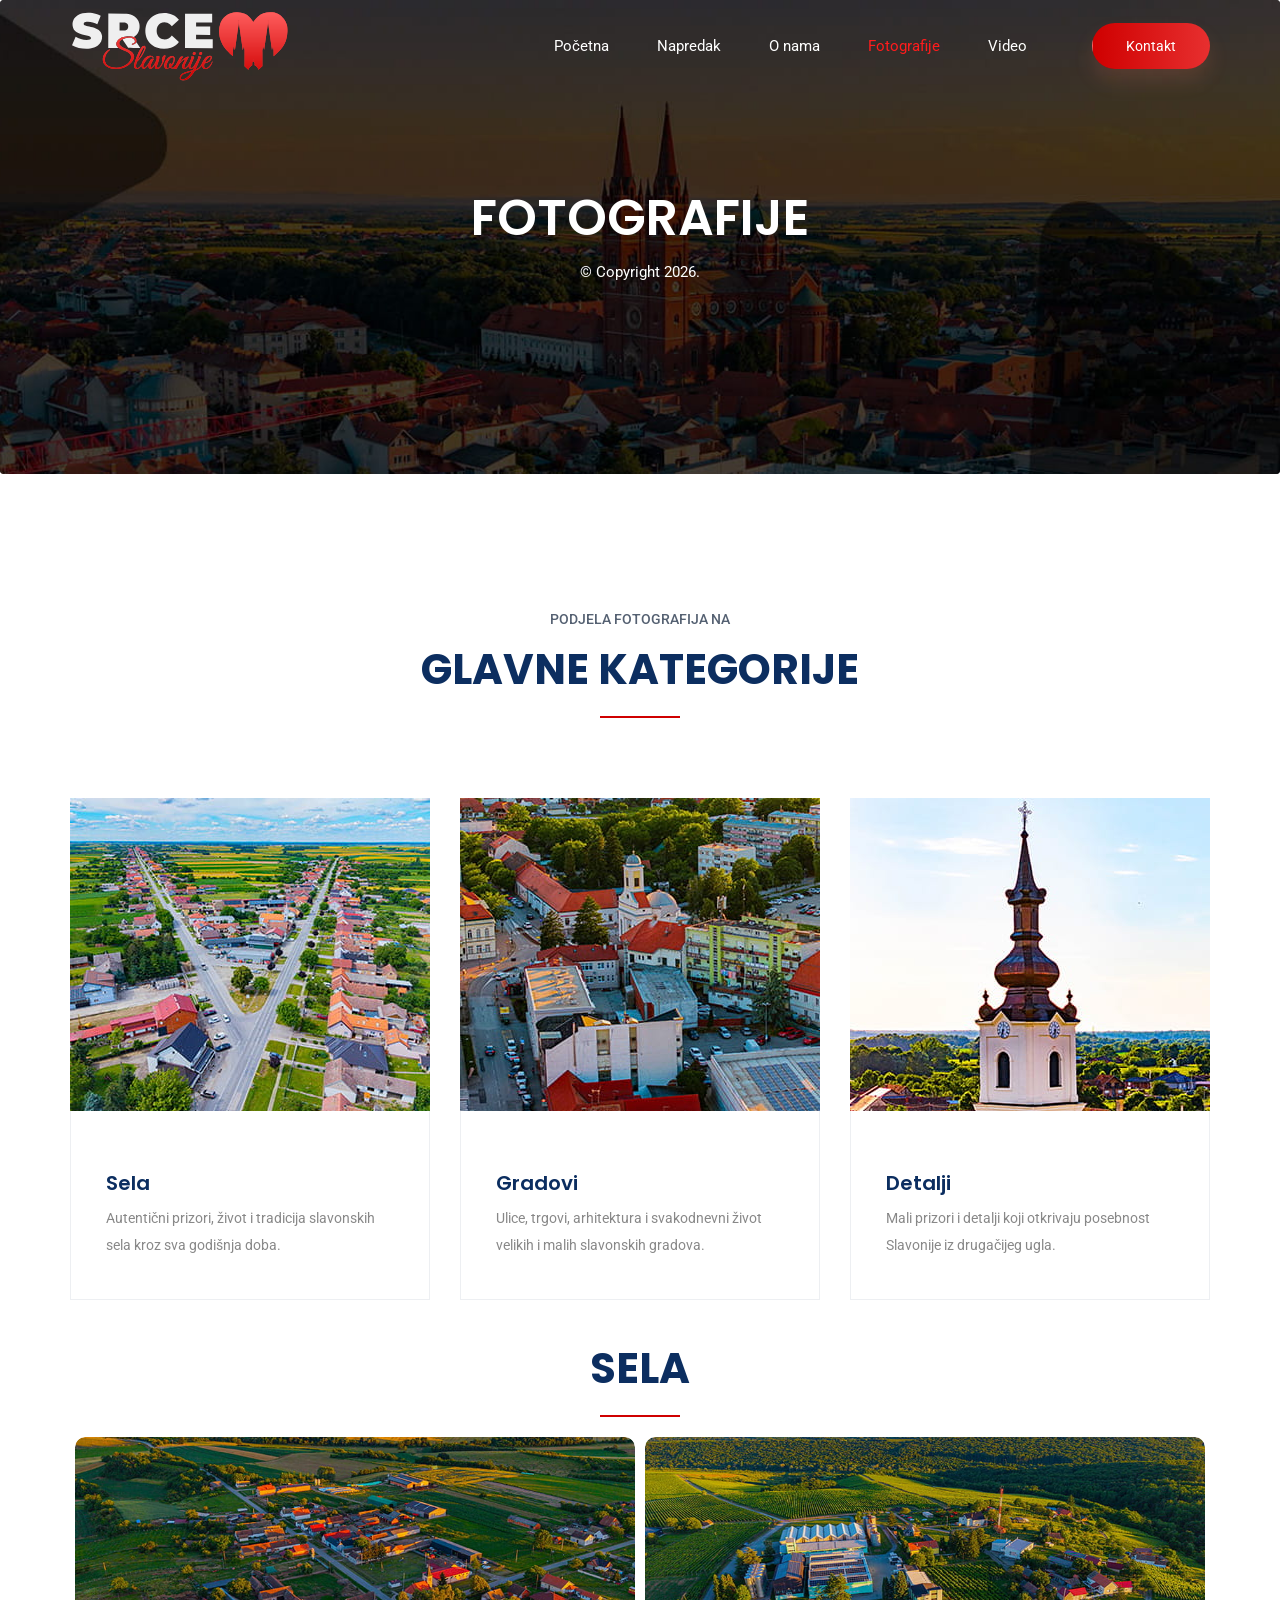
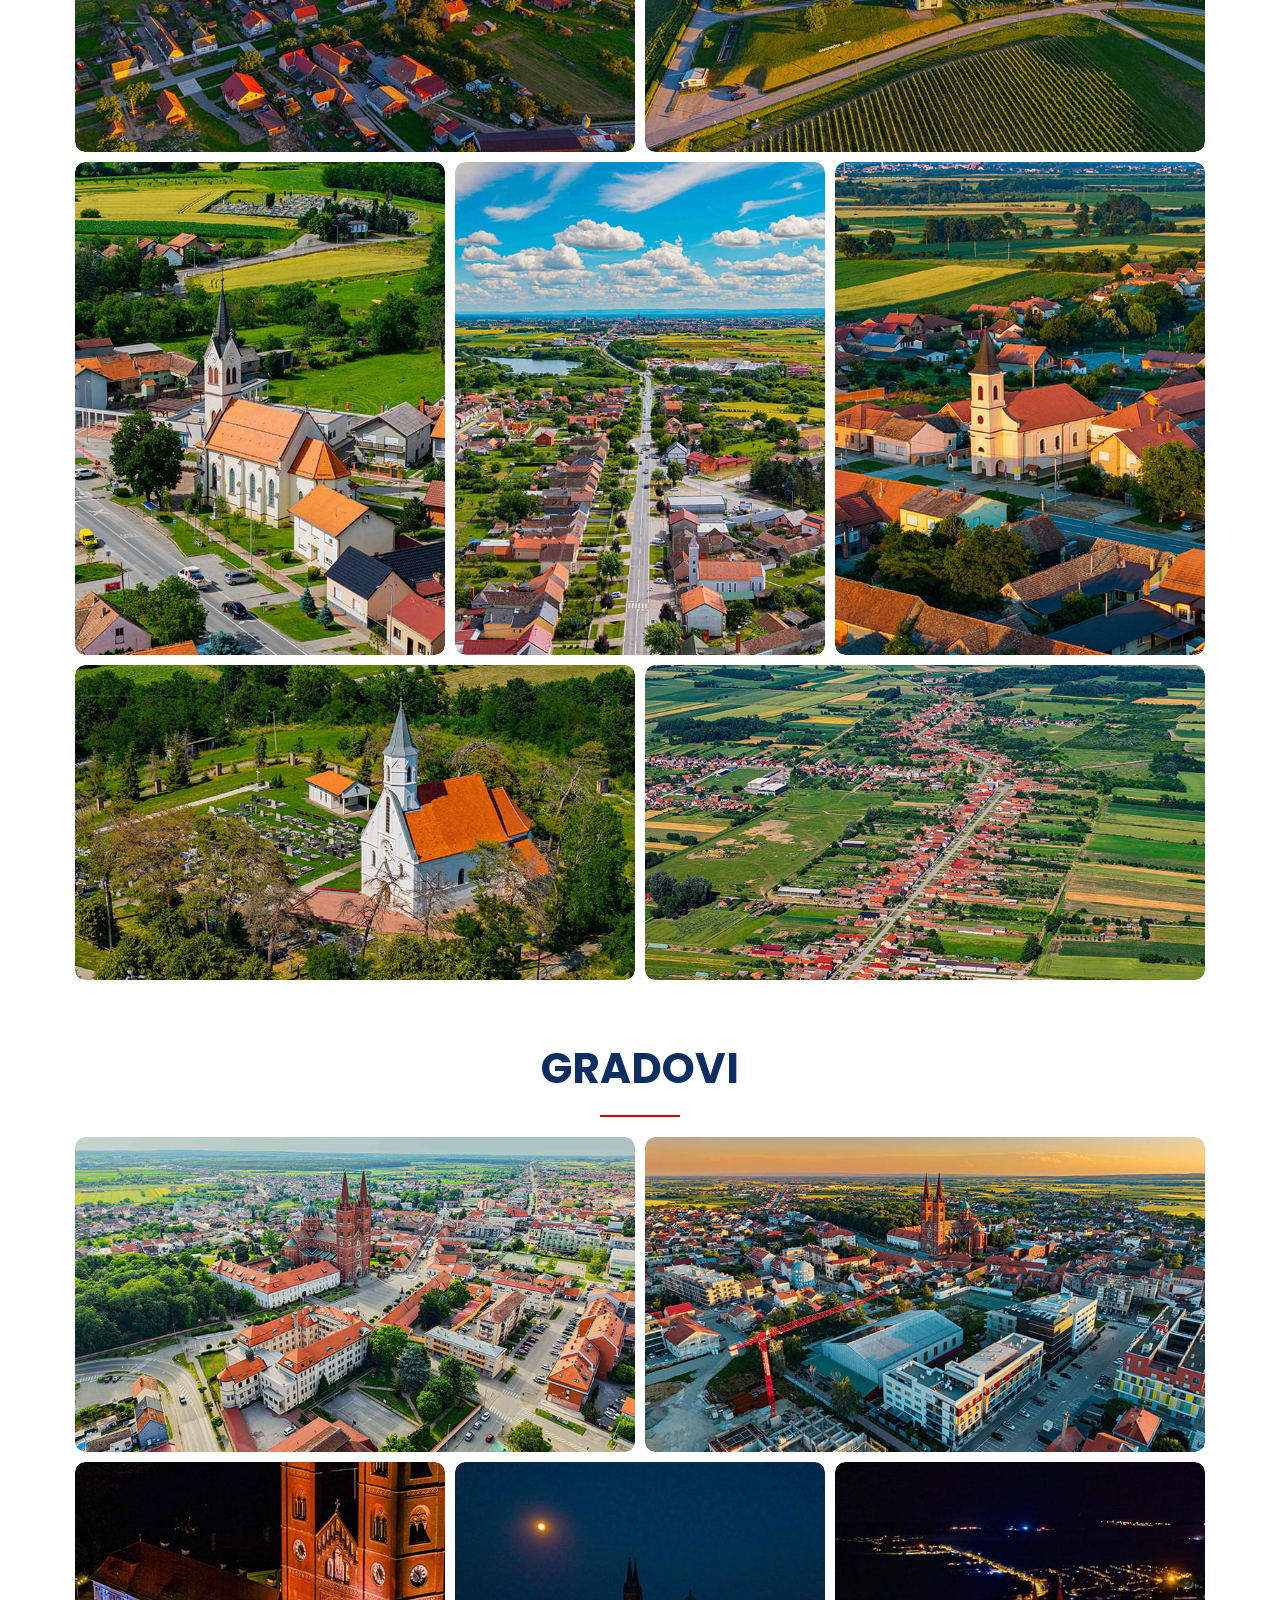
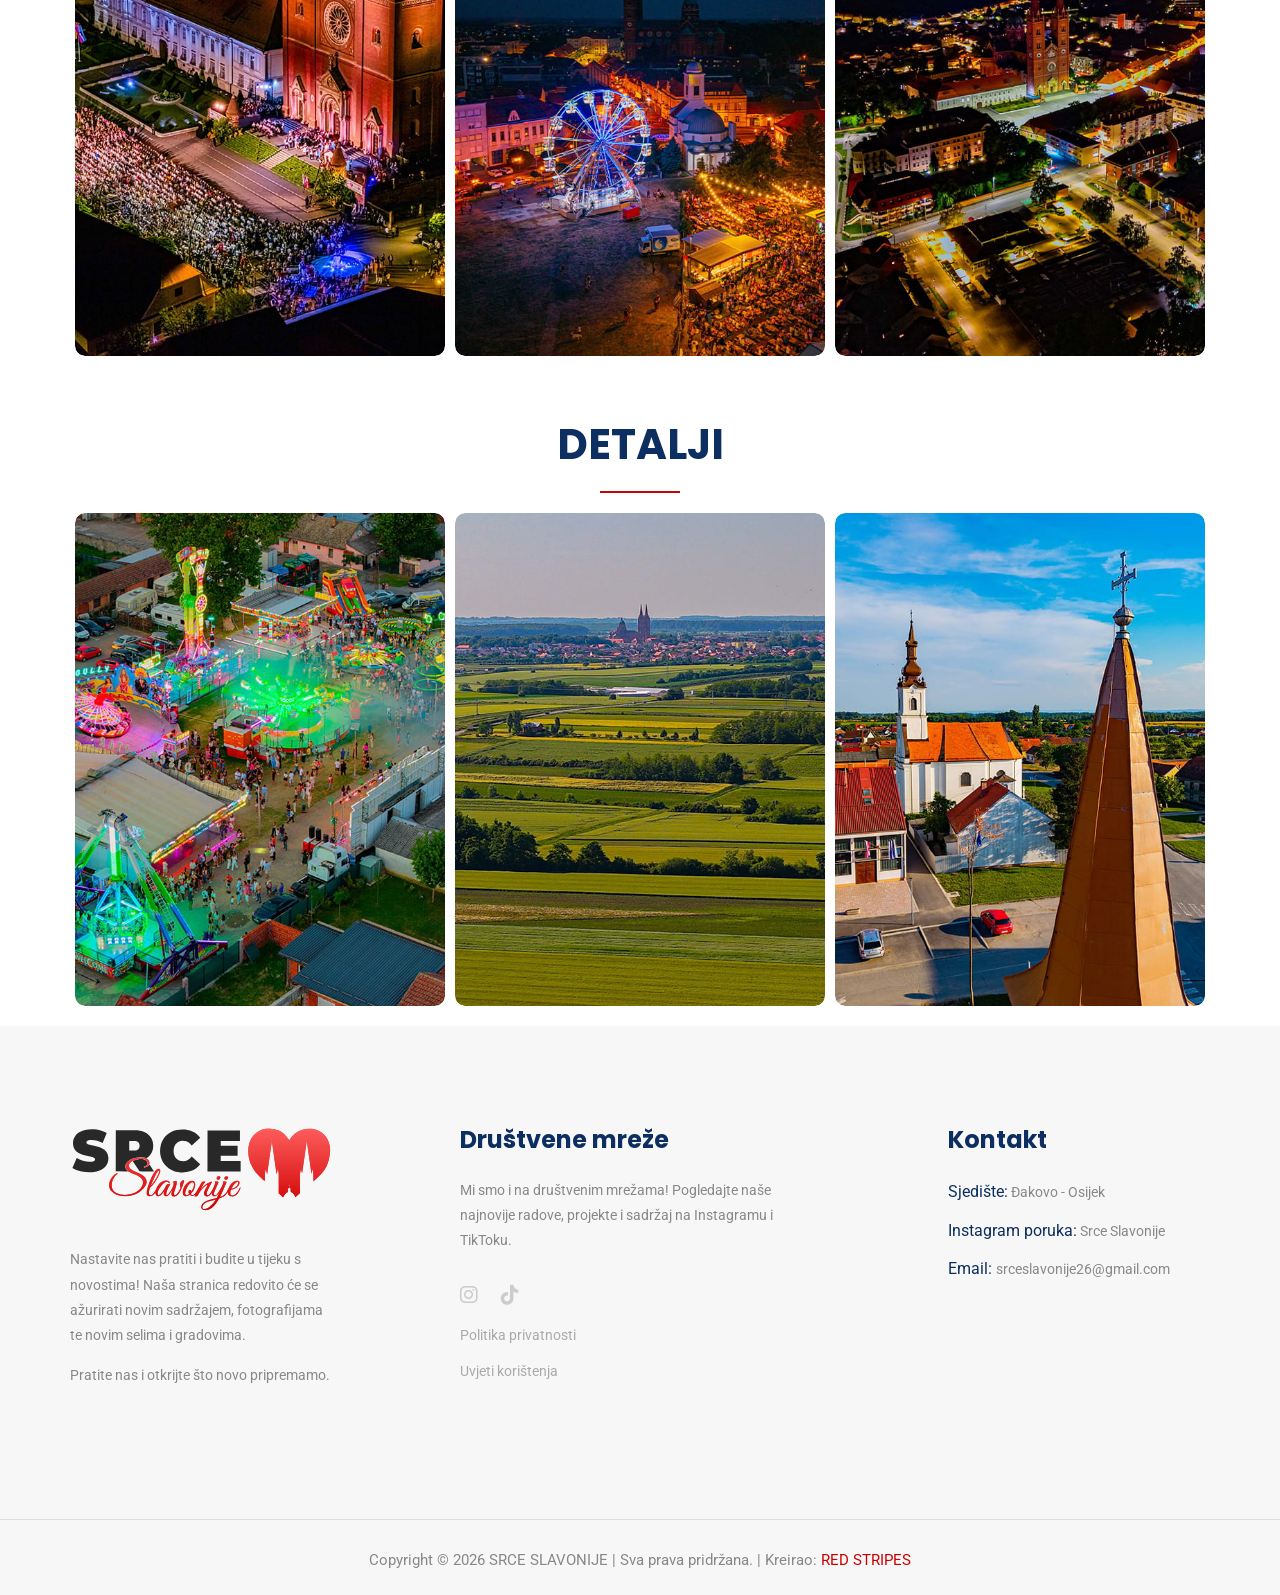
==== commit a6380820: "da" ====
--- a/Fotografije/index.html
+++ b/Fotografije/index.html
@@ -6,6 +6,15 @@
     <meta charset="utf-8">
     <meta name="viewport" content="width=device-width, initial-scale=1, shrink-to-fit=no">
     <title>Fotografije</title>
+    <meta name="description" content="Srce Slavonije — video produkcija, fotografija, Đakovo i Hrvatska. Profesionalna multimedijska stranica Slavonije">
+    <meta name="keywords" content="Video produkcija Đakovo, multimedia studio, fotografija, grafički dizajn, video snimanje, Srce Slavonije">
+    <meta name="robots" content="index, follow">
+    <link rel="canonical" href="https://www.srceslavonije.com">
+    <meta property="og:title" content="Srce Slavonije, sela i gradovi, video i foto.">
+    <meta property="og:description" content="Srce Slavonije video i foto produkcija, dron i kamera.">
+    <meta property="og:type" content="website">
+    <meta property="og:url" content="https://www.srceslavonije.com">
+
     <link rel="icon" type="image/png" href="/img/Ikone/favicon-96x96.png" sizes="96x96" />
     <link rel="icon" type="image/svg+xml" href="/img/Ikone/favicon.svg" />
     <link rel="shortcut icon" href="/img/Ikone/favicon.ico" />
@@ -40,7 +49,7 @@
             <div class="row align-items-center">
                 <div class="col-lg-12">
                     <nav class="navbar navbar-expand-lg navbar-light">
-                        <a class="navbar-brand logac" href="/index.html">
+                        <a class="navbar-brand logac" href="/">
                             <img src="/img/logo2.svg" class="logo-white" alt="logo">
                             <img src="/img/logo.svg" class="logo-black" alt="logo">
                         </a>
@@ -54,22 +63,22 @@
                             id="navbarSupportedContent">
                             <ul class="navbar-nav align-items-center">
                                 <li class="nav-item">
-                                    <a class="nav-link" href="/index.html">Početna</a>
-                                </li>
-                                <li class="nav-item">
-                                    <a class="nav-link" href="/Onama/index.html">O nama</a>
-                                </li>
-                                <li class="nav-item">
-                                    <a class="nav-link" style="color: #ff1c1c;" href="/Fotografije/index.html">Fotografije</a>
-                                </li>
-                                <li class="nav-item">
-                                    <a class="nav-link" href="/Video/index.html">Video</a>
-                                </li>
-                                <li class="nav-item">
-                                    <a class="nav-link" href="/Kontakt/index.html">Kontakt</a>
+                                    <a class="nav-link" href="/">Početna</a>
+                                </li>
+                                <li class="nav-item">
+                                    <a class="nav-link" href="/Napredak/">Napredak</a>
+                                </li>
+                                <li class="nav-item">
+                                    <a class="nav-link" href="/Onama/">O nama</a>
+                                </li>
+                                <li class="nav-item">
+                                    <a class="nav-link" style="color: #ff1c1c;" href="/Fotografije/">Fotografije</a>
+                                </li>
+                                <li class="nav-item">
+                                    <a class="nav-link" href="/Video/">Video</a>
                                 </li>
                                 <li class="d-none d-lg-block">
-                                    <a class="btn_1" href="/Kontakt/index.html">Suradnja</a>
+                                    <a class="btn_1" href="/Kontakt/">Kontakt</a>
                                 </li>
                             </ul>
                         </div>
@@ -289,7 +298,7 @@
             <div class="row justify-content-between">
                 <div class="col-sm-6 col-md-4 col-xl-3">
                     <div class="single-footer-widget footer_1">
-                        <a href="/index.html"> <img src="/img/logo.svg" alt=""> </a>
+                        <a href="/"> <img src="/img/logo.svg" alt=""> </a>
                         <p>Nastavite nas pratiti i budite u tijeku s novostima! Naša stranica redovito će se ažurirati novim sadržajem, fotografijama te novim selima i gradovima.</p>
                         <p>Pratite nas i otkrijte što novo pripremamo.</p>
                     </div>
@@ -300,10 +309,16 @@
                         <p>Mi smo i na društvenim mrežama! Pogledajte naše najnovije radove, projekte i sadržaj na Instagramu i TikToku.
                         </p>
                         <div class="social_icon">
-                        <a href="/#"><i class="fa-brands fa-instagram"></i></a>
-                        <a href="/#"><i class="fa-brands fa-tiktok"></i></a>
-                        </div>
-                    </div>
+                        <a href="https://www.instagram.com/srceslavonije/"><i class="fa-brands fa-instagram"></i></a>
+                        <a href="https://www.tiktok.com/@srce.slavonije?is_from_webapp=1&sender_device=pc"><i class="fa-brands fa-tiktok"></i></a>
+                        </div>
+                    </div>
+                        <div class="footer-links">
+                        <a href="/politika_privatnosti/">Politika privatnosti</a>
+                        </div>  
+                        <div class="footer-links" style="margin-bottom: 25px;">
+                        <a href="/uvjeti_koristenja/">Uvjeti korištenja</a>
+                        </div>  
                 </div>
                 <div class="col-xl-3 col-sm-6 col-md-4">
                     <div class="single-footer-widget footer_2">
--- a/css/style.css
+++ b/css/style.css
@@ -2741,22 +2741,31 @@
     background-position: center;
 }
 @media (max-width: 576px) {
-  /* line 164, E:/172 Etrain Education/172_Etrain_Education_html/sass/_banner.scss */
-  .banner_part:after {
-    position: absolute;
-    top: 150px;
-    max-width: 100%;
-    max-height: 100%;
-    width: 350px;
-    content: "";
-    background-image: url(../img/banner_img.png);
-    background-size: contain;
-    right: 0;
-    left: 0;
-    text-align: center;
-    margin: 0 auto;
-    background-repeat: no-repeat;
-  }
+    .banner_part:after {
+        position: absolute;
+        top: 150px;
+        max-width: 100%;
+        max-height: 100%;
+        width: 350px;
+        content: "";
+        background-image: url(../img/banner_img.png);
+        background-size: contain;
+        right: 0;
+        left: 0;
+        text-align: center;
+        margin: 0 auto;
+        background-repeat: no-repeat;
+    }
+}
+
+@media (max-width: 576px) {
+
+    .banner_part .banner_text_iner {
+        position: relative;
+        top: 50px;
+        z-index: 2;
+    }
+
 }
 
 @media only screen and (min-width: 576px) and (max-width: 767px) {
@@ -3305,9 +3314,13 @@
 
 /* line 47, E:/172 Etrain Education/172_Etrain_Education_html/sass/_learning.scss */
 .learning_part .learning_img img {
-  padding: 0px 53px 64px 50px;
-}
-
+    padding: 0px 53px 64px 50px;
+    transition: transform 0.8s ease;
+}
+
+.learning_part .learning_img img:hover {
+    transform: scale(1.05);
+}
 @media (max-width: 576px) {
   /* line 47, E:/172 Etrain Education/172_Etrain_Education_html/sass/_learning.scss */
   .learning_part .learning_img img {
@@ -3704,7 +3717,7 @@
   display: inline-block;
   text-align: center;
   font-size: 22px;
-  margin-top: 55px;
+  margin-top: 10px;
   margin-bottom: 25px;
 }
 
@@ -7464,3 +7477,147 @@
     max-width: 605px !important;
 }
 
+.brand-link {
+  color: rgb(30, 16, 235);
+  transition: 0.2s ease;
+}
+
+.brand-link:hover {
+color: #cf0000;
+}
+
+.privacy-section {
+  background-color: rgb(255, 255, 255);
+  color: #cf0000;
+  font-family: system-ui, -apple-system, Segoe UI, Roboto, Arial, sans-serif;
+  padding: 60px 20px;
+}
+
+.privacy-container {
+  max-width: 900px;
+  margin: 0 auto;
+  line-height: 1.7;
+}
+
+.privacy-title {
+  font-size: 42px;
+  font-weight: 700;
+  margin-bottom: 40px;
+  color: #f52c2c
+}
+
+.privacy-section h2 {
+  margin-top: 30px;
+  color: rgb(241, 66, 66);
+}
+
+.privacy-section ul {
+  padding-left: 20px;
+  color: #6c757d;
+}
+
+.contact-box {
+  background: rgb(236, 236, 236);
+  padding: 20px;
+  border-radius: 12px;
+  margin-top: 15px;
+}
+
+.update-text {
+  margin-top: 40px;
+  font-size: 14px;
+  color: black;
+}
+
+#cookie-banner {
+  position: fixed;
+  bottom: 20px;
+  right: 20px;
+  max-width: 360px;
+  background:  rgb(255, 255, 255);
+  color: #fff;
+  padding: 40px;
+  border-radius: 20px;
+  font-family: Arial;
+  box-shadow: 0 5px 10px rgba(0,0,0,0.5);
+  z-index: 9999;
+    display: none;
+}
+
+#cookie-banner h3 {
+  margin-top: 0;
+color: #2c2c2c
+}
+
+#cookie-banner p {
+  font-size: 13px;
+  color: #201f1f;
+}
+
+.buttons11 {
+  margin-top: 10px;
+  display: flex;
+  gap: 10px;
+}
+
+button {
+  flex: 1;
+  padding: 10px;
+  border: none;
+  cursor: pointer;
+}
+
+#accept {
+  background: red;
+  color: white;
+  transition: 1s ease;
+  border-radius: 20px;
+  font-weight: 700;
+}
+
+#reject {
+  background: #333;
+  color: white;
+  transition: 1s ease;
+  border-radius: 20px;
+  font-weight: 700;
+}
+
+#accept:hover {
+  background: rgb(175, 1, 1);
+  color: white;
+  transition: 1s ease;
+  font-weight: 700;
+}
+
+#reject:hover {
+  background: #646464;
+  color: white;
+  transition: 1s ease;
+  font-weight: 700;
+}
+
+.footer-links {
+    margin-top: 15px;
+}
+
+.footer-links a {
+    color: #aaa;
+    font-size: 14px;
+    text-decoration: none;
+    transition: 0.2s ease;
+}
+
+.footer-links a:hover {
+    color: #e04343;
+}
+
+.footer-links span {
+    color: #666;
+    margin: 0 8px;
+}
+
+.mjestasca {
+    color: #222222;
+    font-weight: bold;
+}
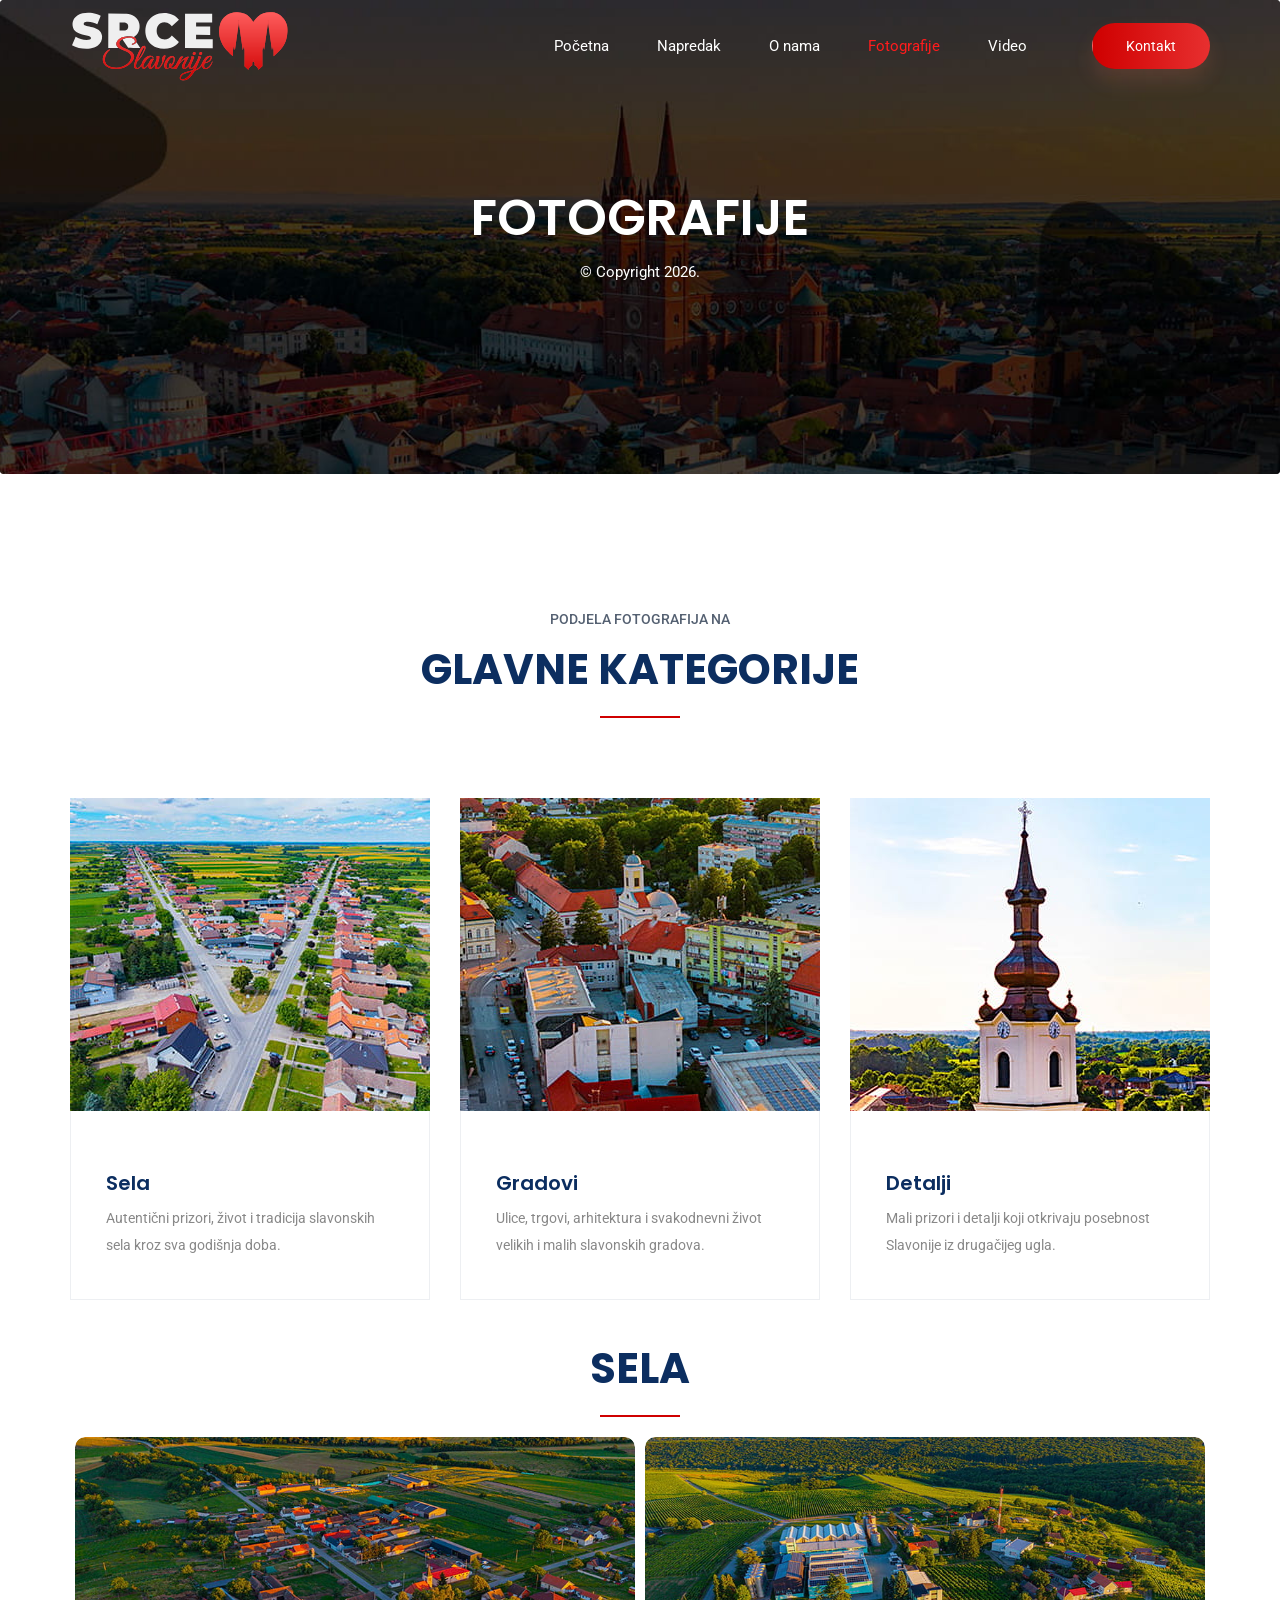
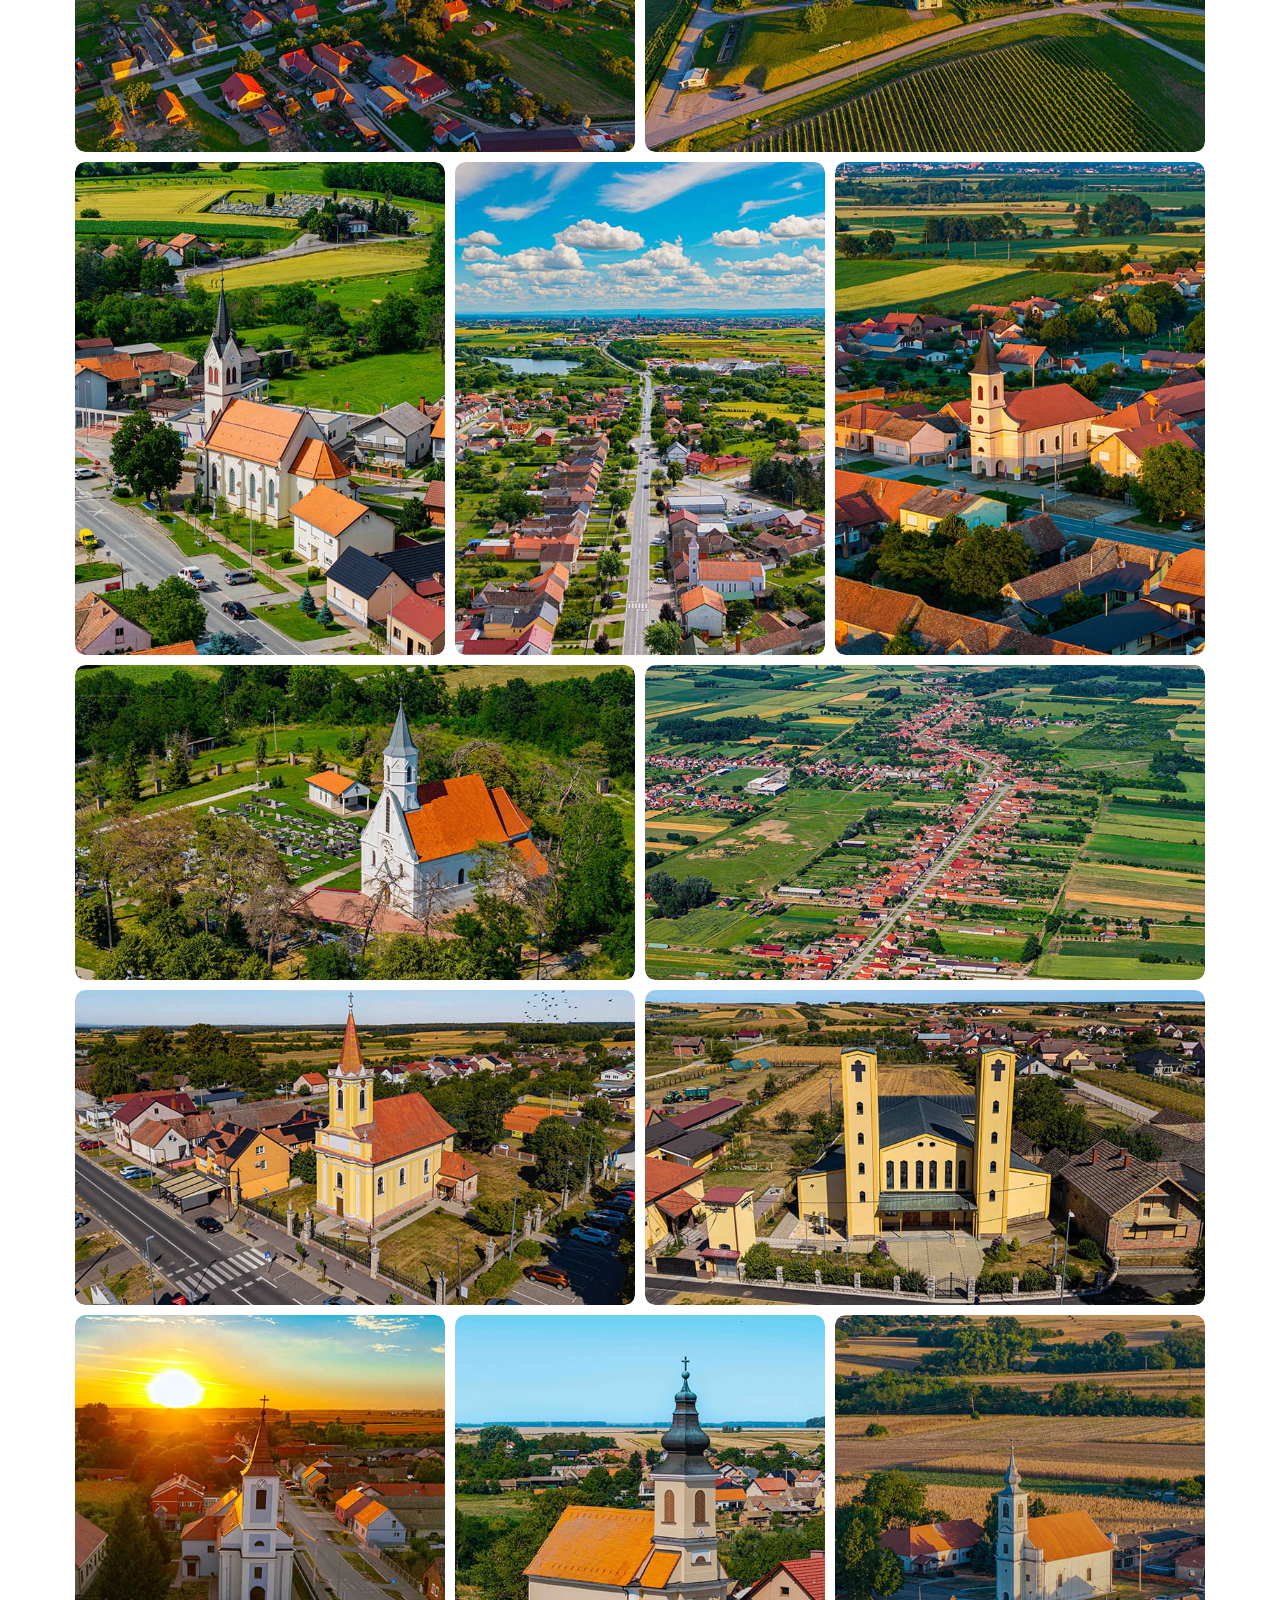
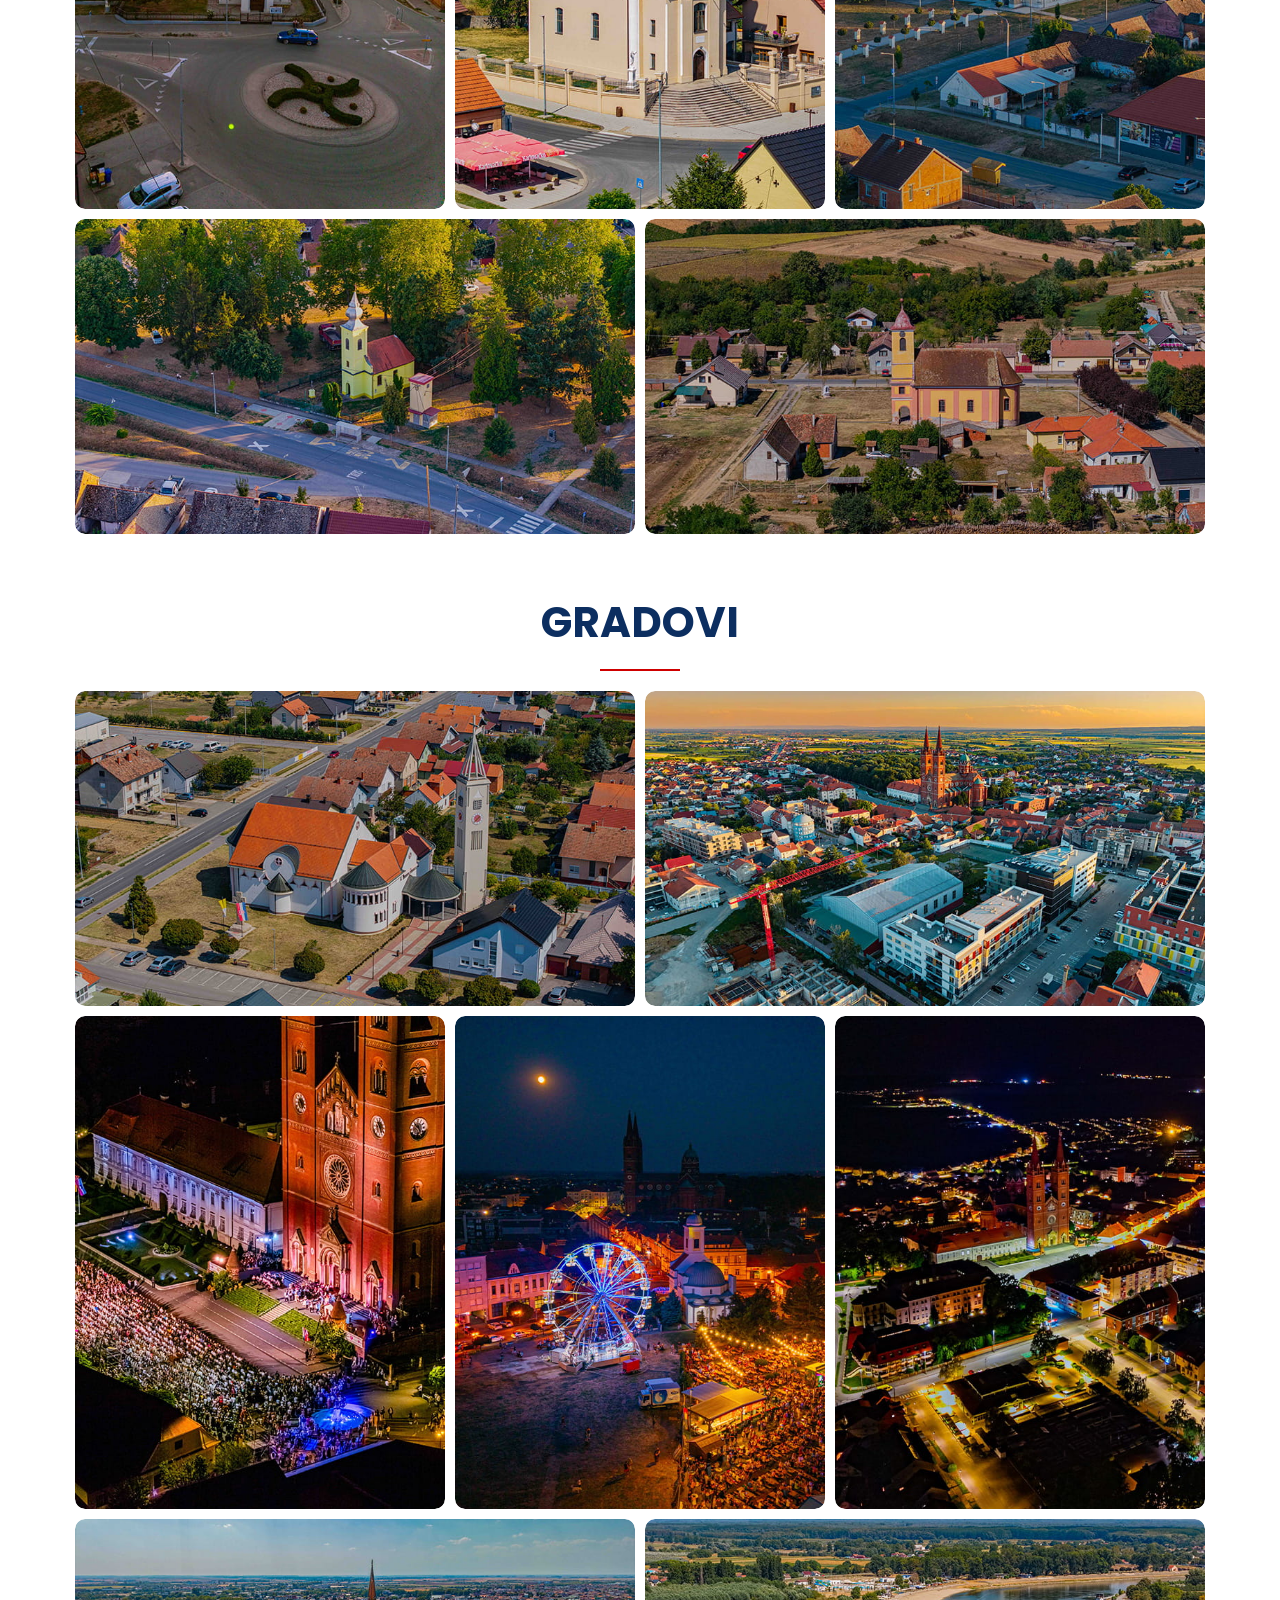
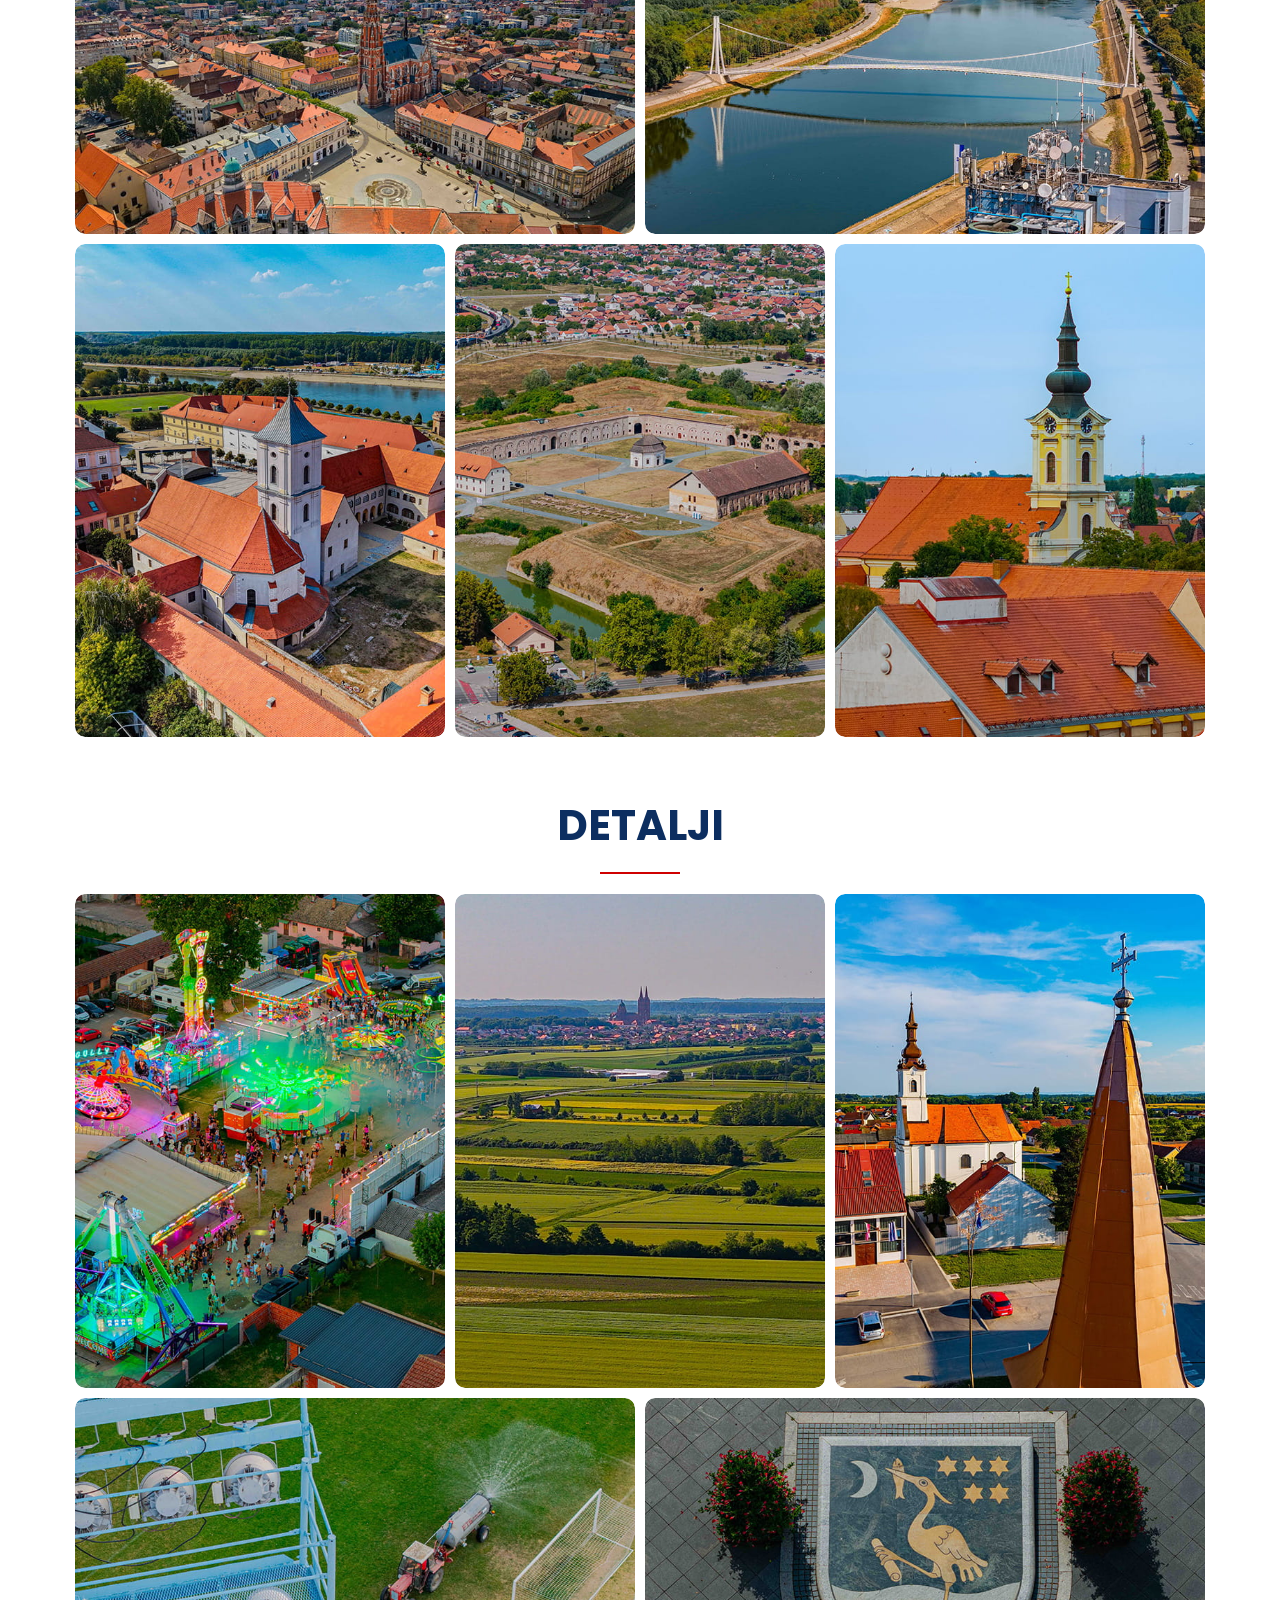
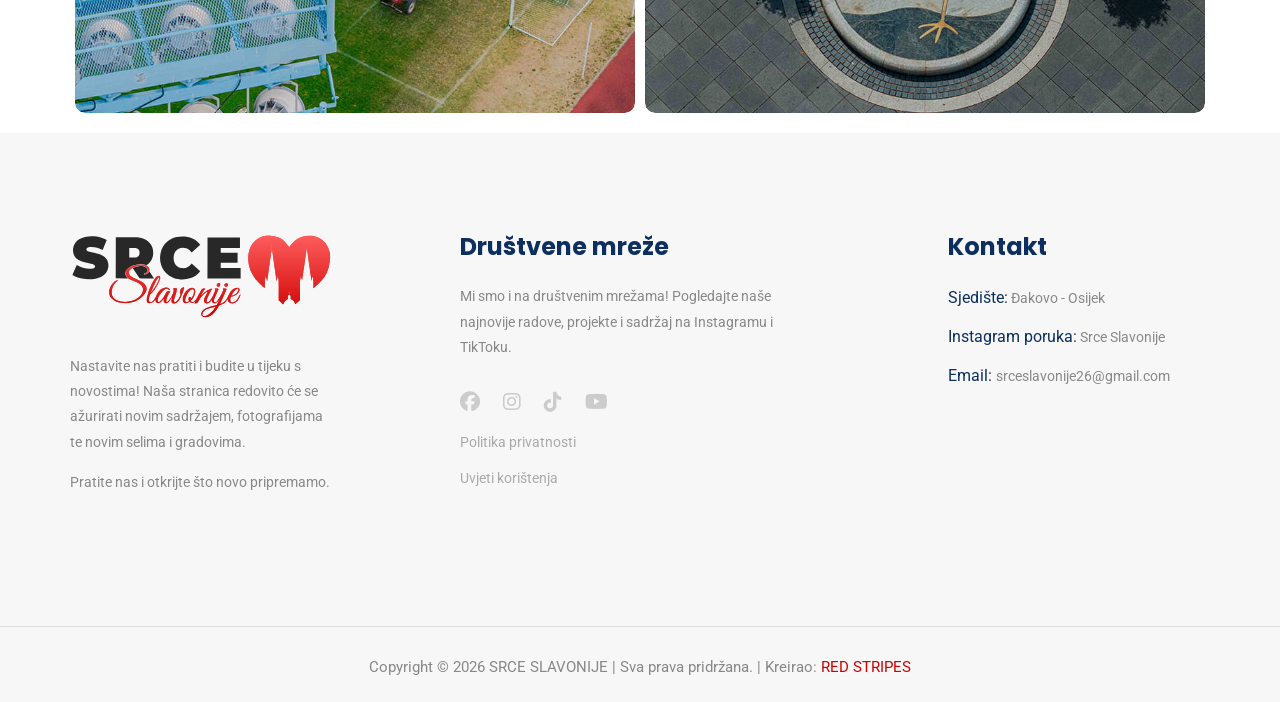
==== commit c414c167: "das" ====
--- a/Fotografije/index.html
+++ b/Fotografije/index.html
@@ -209,6 +209,42 @@
     <span>Budrovci</span>
   </a>
 
+    <a class="horizontal">
+    <img src="/img/foto slike/f8.jpg" alt="Đakovo">
+    <span>Stari Mikanovci</span>
+  </a>
+
+  <a class="horizontal">
+    <img src="/img/foto slike/f9.jpg" alt="Budrovci">
+    <span>Vođinci</span>
+  </a>
+
+  <a class="vertical">
+    <img src="/img/foto slike/f10.jpg" alt="Piškorevci">
+    <span>Punitovci</span>
+  </a>
+
+  <a class="vertical">
+    <img src="/img/foto slike/f11.jpg" alt="Dragotin">
+    <span>Viškovci</span>
+  </a>
+
+  <a class="vertical">
+    <img src="/img/foto slike/f12.jpg" alt="Selci">
+    <span>Semeljci</span>
+  </a>
+
+  <a class="horizontal">
+    <img src="/img/foto slike/f13.jpg" alt="Satnica">
+    <span>Kešinci</span>
+  </a>
+
+  <a class="horizontal">
+    <img src="/img/foto slike/f14.jpg" alt="Josava">
+    <span>Drenje</span>
+  </a>
+
+
             </div>
         </div>
     </section>
@@ -230,7 +266,7 @@
 
   <a class="horizontal">
     <img src="/img/foto slike/t8.jpg" alt="Đakovo">
-    <span>Đakovo</span>
+    <span>Sjever Đakovo</span>
   </a>
 
   <a class="horizontal">
@@ -251,6 +287,31 @@
   <a class="vertical">
     <img src="/img/foto slike/t12.jpg" alt="Selci">
     <span>Đakovo</span>
+  </a>
+
+    <a class="horizontal">
+    <img src="/img/foto slike/r1.jpg" alt="Đakovo">
+    <span>Osijek</span>
+  </a>
+
+  <a class="horizontal">
+    <img src="/img/foto slike/r2.jpg" alt="Budrovci">
+    <span>Osijek</span>
+  </a>
+
+  <a class="vertical">
+    <img src="/img/foto slike/r3.jpg" alt="Piškorevci">
+    <span>Osijek</span>
+  </a>
+
+  <a class="vertical">
+    <img src="/img/foto slike/r4.jpg" alt="Dragotin">
+    <span>Slavonski Brod</span>
+  </a>
+
+  <a class="vertical">
+    <img src="/img/foto slike/r5.jpg" alt="Selci">
+    <span>Vinkovci</span>
   </a>
 
             </div>
@@ -286,6 +347,16 @@
   <a class="vertical">
     <img src="/img/foto slike/t15.jpg" alt="Selci">
     <span>Piškorevci</span>
+  </a>
+
+    <a class="horizontal">
+    <img src="/img/foto slike/t16.jpg" alt="Đakovo">
+    <span>Vinkovci</span>
+  </a>
+
+  <a class="horizontal">
+    <img src="/img/foto slike/t17.jpg" alt="Budrovci">
+    <span>Slavonski Brod</span>
   </a>
             </div>
         </div>
@@ -309,8 +380,10 @@
                         <p>Mi smo i na društvenim mrežama! Pogledajte naše najnovije radove, projekte i sadržaj na Instagramu i TikToku.
                         </p>
                         <div class="social_icon">
-                        <a href="https://www.instagram.com/srceslavonije/"><i class="fa-brands fa-instagram"></i></a>
-                        <a href="https://www.tiktok.com/@srce.slavonije?is_from_webapp=1&sender_device=pc"><i class="fa-brands fa-tiktok"></i></a>
+                        <a href="https://www.facebook.com/srceslavonijefb" target="_blank"><i class="fa-brands fa-facebook"></i></a>
+                        <a href="https://www.instagram.com/srceslavonije/" target="_blank"><i class="fa-brands fa-instagram"></i></a>
+                        <a href="https://www.tiktok.com/@srce.slavonije?is_from_webapp=1&sender_device=pc" target="_blank"><i class="fa-brands fa-tiktok"></i></a>
+                        <a href="https://www.youtube.com/@SrceSlavonije" target="_blank"><i class="fa-brands fa-youtube"></i></a>
                         </div>
                     </div>
                         <div class="footer-links">
